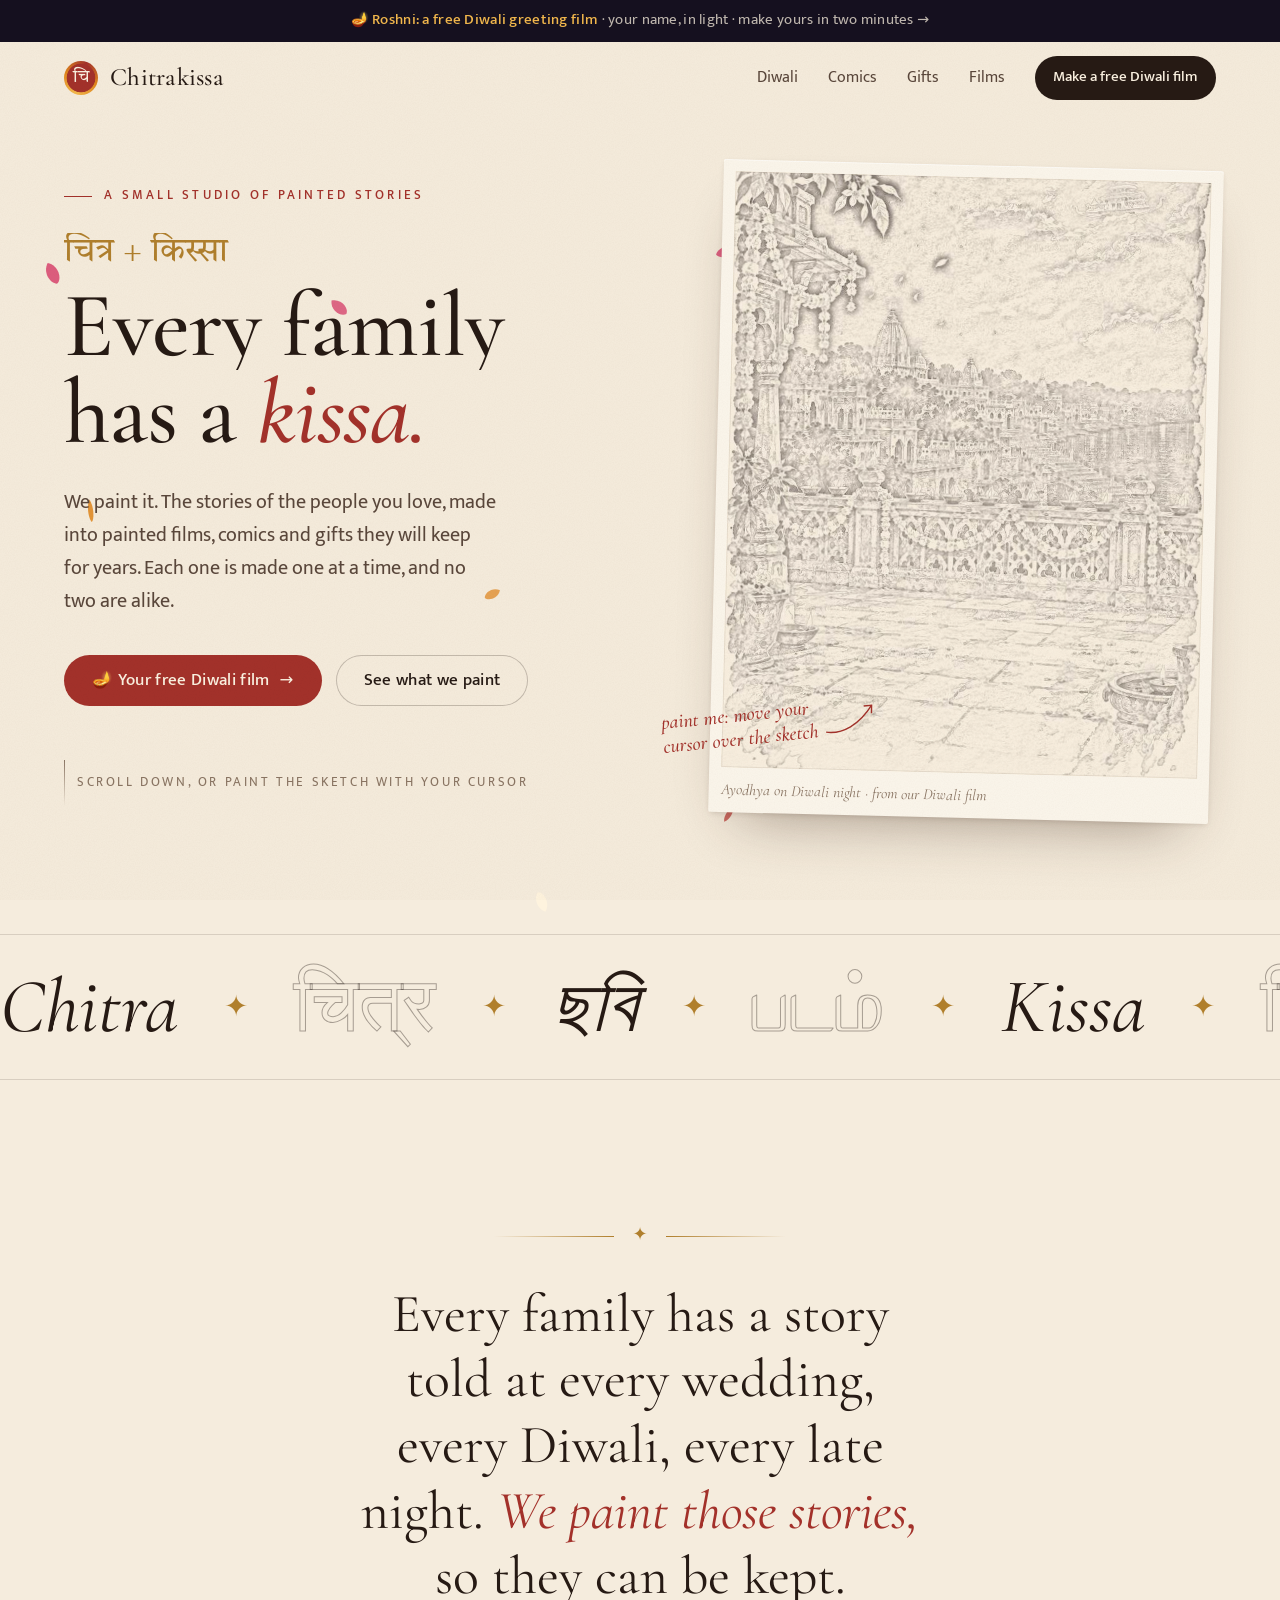
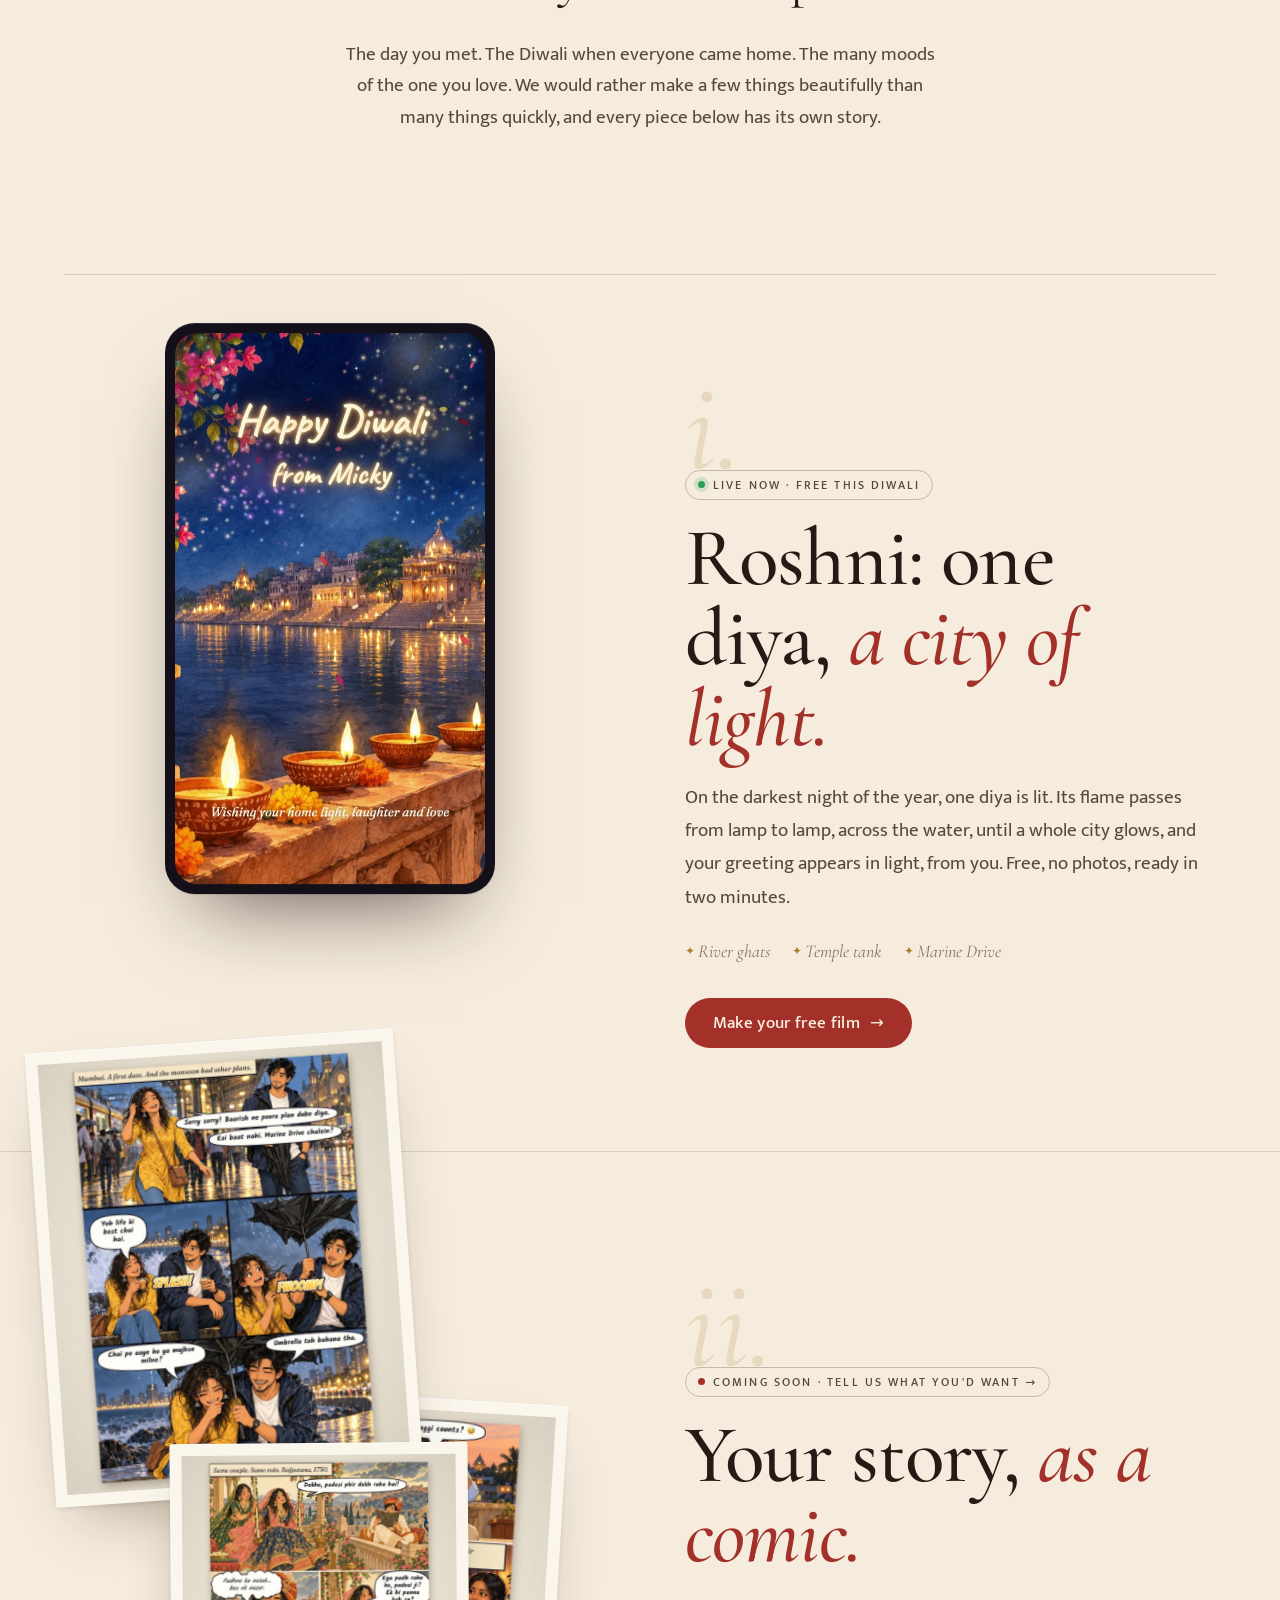
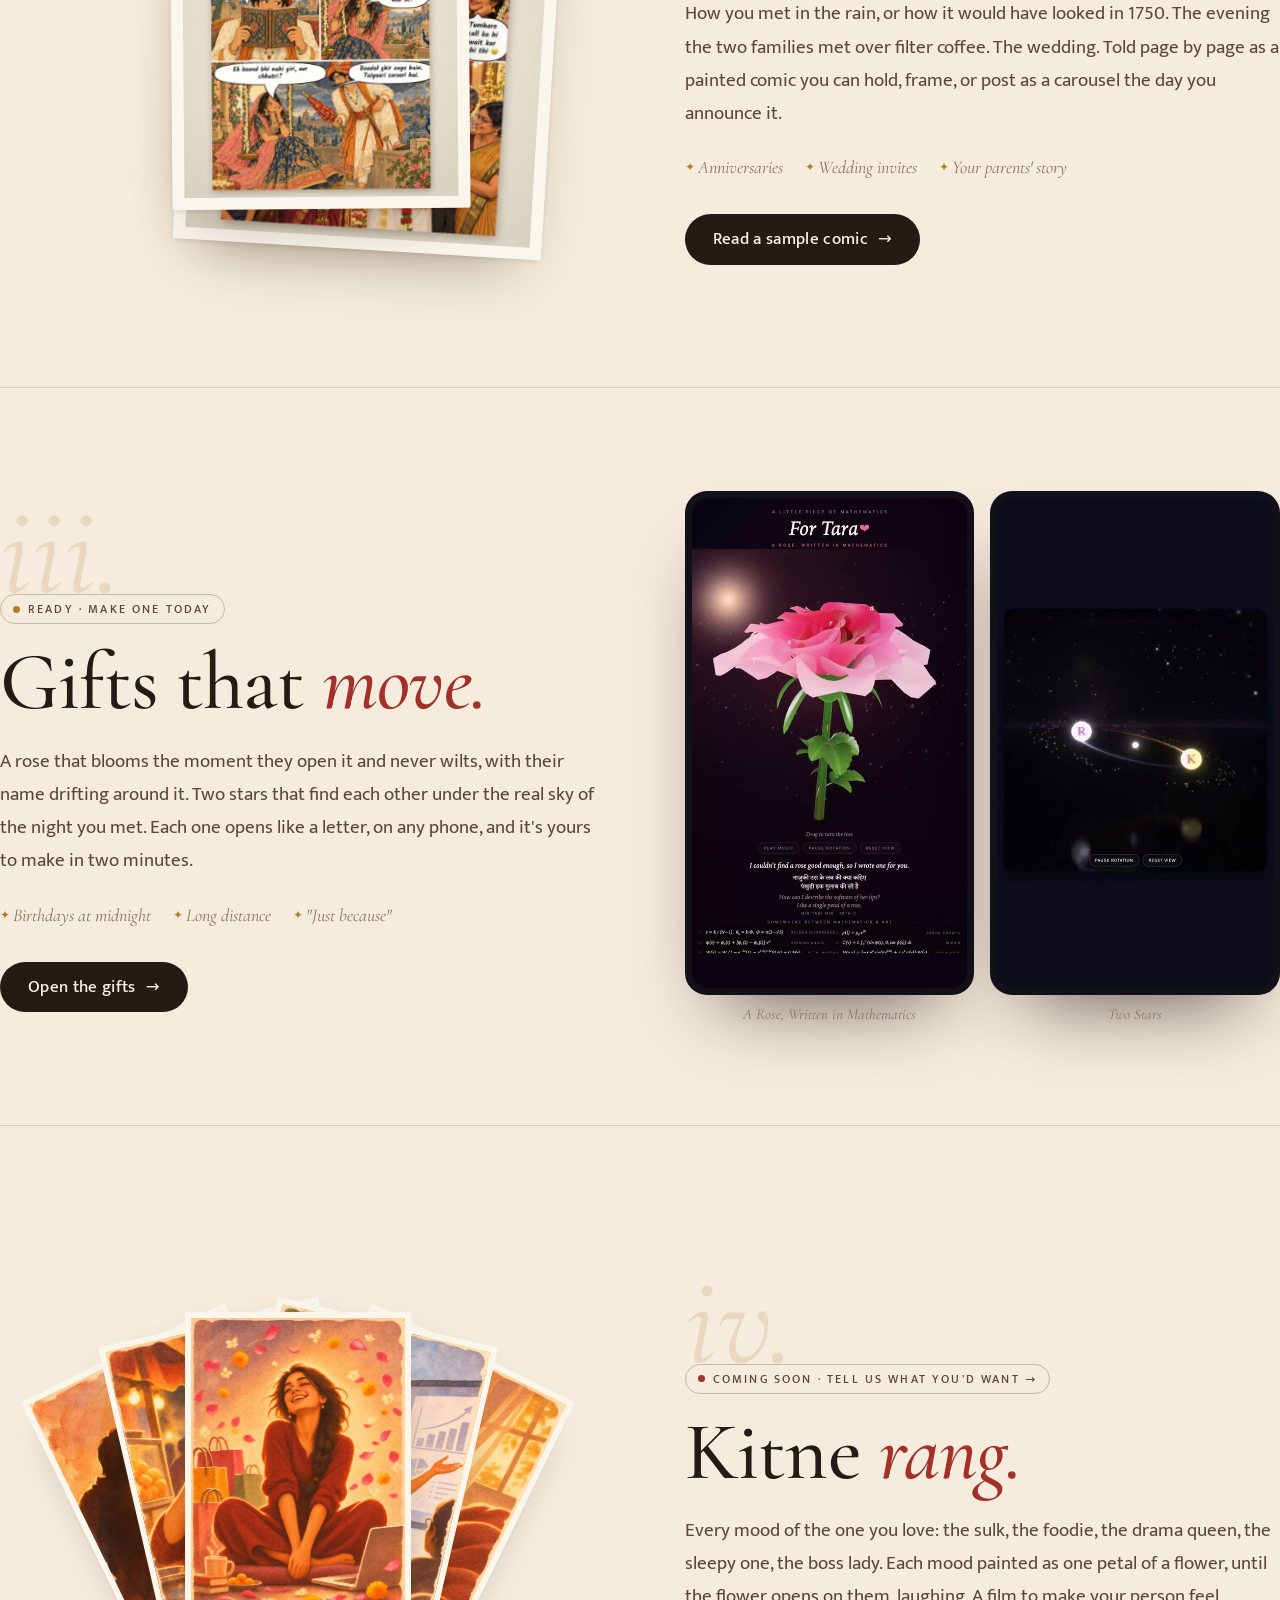
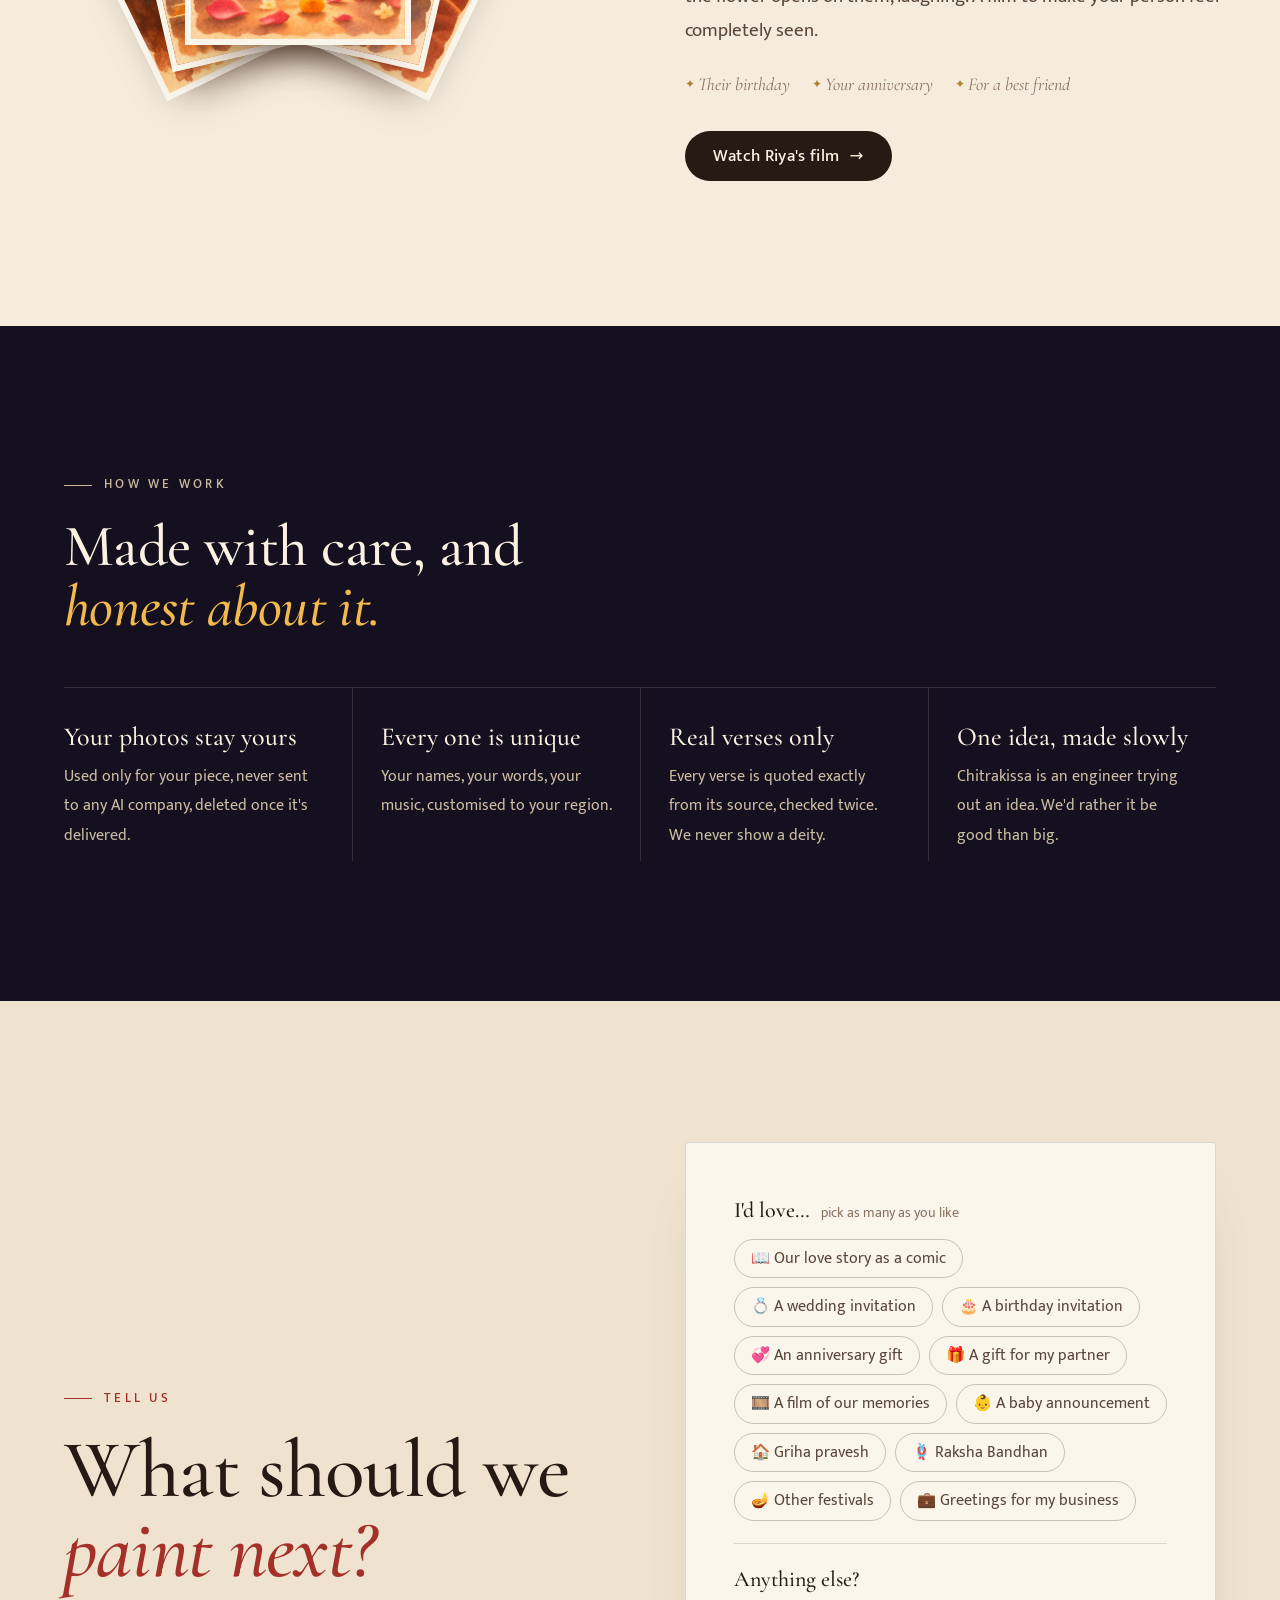
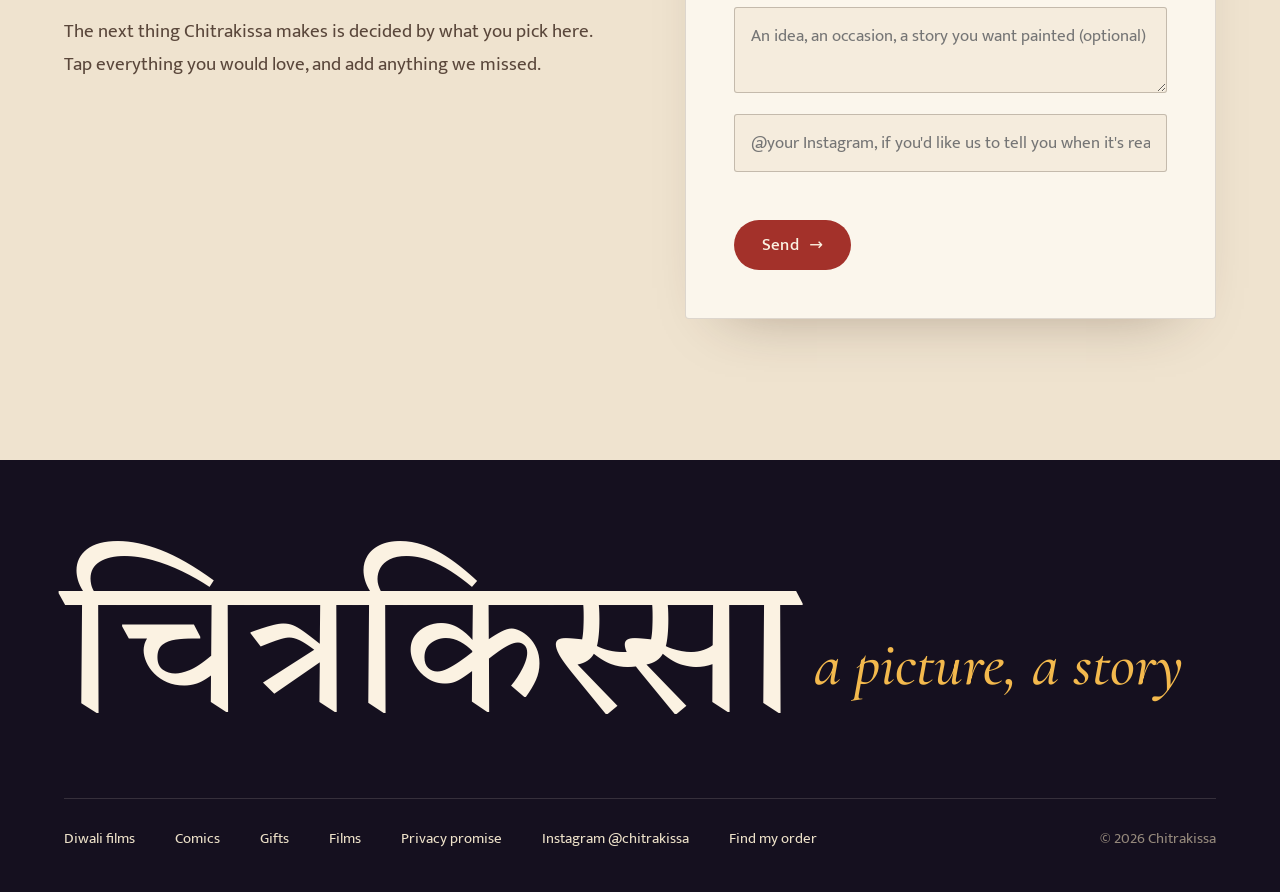
==== index.html @ 90586d9a "Roshni: a free Diwali greeting film; studio pages; comics, gifts" ====
<!doctype html>
<html lang="en">
<head>
<meta charset="utf-8">
<meta name="viewport" content="width=device-width, initial-scale=1, viewport-fit=cover">
<title>Chitrakissa · Every family has a kissa</title>
<meta name="description" content="Chitrakissa paints the stories of the people you love: painted Diwali films for your family (free this Diwali), love-story comics, gifts that move, and films of every mood of the one you love.">
<meta property="og:title" content="Chitrakissa · every family has a kissa. We paint it.">
<meta property="og:description" content="Painted films, comics and gifts made from the stories of the people you love. Diwali films are free this week.">
<meta property="og:image" content="media/paint/ayodhya.jpg">
<meta name="theme-color" content="#f5ecdd">
<link rel="preconnect" href="https://fonts.googleapis.com"><link rel="preconnect" href="https://fonts.gstatic.com" crossorigin>
<link href="https://fonts.googleapis.com/css2?family=Cormorant+Garamond:ital,wght@0,400;0,500;0,600;1,400;1,500&family=Mukta:wght@300;400;500;700&family=Tiro+Devanagari+Hindi:ital@0;1&display=swap" rel="stylesheet">
<link rel="stylesheet" href="ck.css">
<style>
/* Home: the studio's front door. A painting paints itself; four chapters, each a door into its own story page; one question at the end. */
.hero { padding: clamp(28px, 4vw, 56px) 0 clamp(70px, 9vw, 120px); position: relative; }
.hero .grid { display: grid; grid-template-columns: 1.08fr .92fr; gap: clamp(30px, 5vw, 80px); align-items: center; position: relative; z-index: 3; }
.hero h1 { margin: 26px 0 30px; font-size: clamp(52px, 7.2vw, 112px); }
.hero h1 .deva { display: block; font-size: .36em; color: var(--gold); margin-bottom: .3em; letter-spacing: 0; line-height: 1.2; }
.hero .cta { display: flex; flex-wrap: wrap; gap: 14px; margin-top: 38px; align-items: center; }
.easel { position: relative; }
.easel .canvas { position: relative; aspect-ratio: 4 / 5; background: var(--paper-2); overflow: hidden; cursor: crosshair; }
.easel .canvas canvas { position: absolute; inset: 0; width: 100%; height: 100%; }
.easel .canvas::after { content: ''; position: absolute; inset: 0; box-shadow: inset 0 0 0 1px rgba(38, 26, 20, .08); pointer-events: none; }
.easel .note { transition: opacity .6s; position: absolute; left: -54px; bottom: 70px; font: italic 500 20px/1.2 var(--display); color: var(--kumkum); transform: rotate(-6deg); display: flex; align-items: flex-end; gap: 6px; }
.easel .note svg { width: 54px; height: 40px; }
@media (max-width: 1100px), (hover: none) { .easel .note { display: none; } }
.easel:has(.canvas.touched) .note { opacity: 0; }
@media (max-width: 900px) { .hero .grid { grid-template-columns: 1fr; } .easel { max-width: 460px; margin: 0 auto; width: 100%; } }
.scrollcue { display: flex; align-items: center; gap: 12px; margin-top: 54px; font-size: 13px; letter-spacing: .2em; text-transform: uppercase; color: var(--ink-3); }
.scrollcue i { width: 1px; height: 46px; background: linear-gradient(var(--ink-3), transparent); animation: drip 2.4s var(--ease) infinite; transform-origin: top; }
@keyframes drip { 0% { transform: scaleY(0); } 60% { transform: scaleY(1); opacity: 1; } 100% { transform: scaleY(1); opacity: 0; } }
@media (max-width: 900px) { .scrollcue { display: none; } }

/* the word band */
.words { overflow: hidden; padding: 34px 0; border-top: 1px solid var(--line); border-bottom: 1px solid var(--line); white-space: nowrap; }
.words .track { display: inline-flex; gap: 46px; animation: slide 60s linear infinite; font: 400 clamp(40px, 6vw, 84px)/1 var(--display); color: transparent; -webkit-text-stroke: 1px rgba(38, 26, 20, .38); }
.words .track span:nth-child(4n+1) { color: var(--ink); -webkit-text-stroke: 0; font-style: italic; }
.words .track b { font-weight: 400; color: var(--gold); -webkit-text-stroke: 0; font-size: .38em; align-self: center; }
@keyframes slide { to { transform: translateX(-50%); } }
@media (prefers-reduced-motion: reduce) { .words .track { animation: none; } }

/* the manifesto */
.manifesto { text-align: center; }
.manifesto p.big { font: 400 clamp(30px, 4.2vw, 58px)/1.22 var(--display); max-width: 22ch; margin: 30px auto 0; }
.manifesto p.big em { color: var(--kumkum); }
.manifesto .sub { margin: 30px auto 0; max-width: 54ch; color: var(--ink-2); font-size: 19px; }

/* the four chapters */
.chapter { display: grid; grid-template-columns: 1fr 1fr; gap: clamp(36px, 7vw, 120px); align-items: center; padding: clamp(60px, 8vw, 110px) 0; border-top: 1px solid var(--line); }
.chapter:nth-of-type(even) .art { order: 2; }
.chapter .num { font: italic 400 clamp(80px, 10vw, 150px)/.8 var(--display); color: var(--paper-3); display: block; margin-bottom: -10px; }
.chapter h2 { margin: 18px 0 22px; }
.chapter .for { margin-top: 26px; display: flex; flex-wrap: wrap; gap: 8px 22px; font: italic 18px var(--display); color: var(--ink-3); }
.chapter .for span::before { content: '✦ '; color: var(--gold); font-style: normal; font-size: 12px; vertical-align: 2px; }
.chapter .go { margin-top: 36px; display: flex; flex-wrap: wrap; align-items: center; gap: 18px; }
.chapter .art { position: relative; }
.stack { position: relative; aspect-ratio: 1 / 1.06; }
.stack .frame { position: absolute; width: 62%; transition: transform 1.2s var(--ease); }
.stack .a { left: 0; top: 6%; transform: rotate(-4deg); z-index: 2; }
.stack .b { right: 0; top: 0; transform: rotate(3.5deg); }
.stack .c { left: 22%; bottom: 0; width: 50%; transform: rotate(-.5deg); z-index: 3; }
.phone { width: min(330px, 74%); margin: 0 auto; border-radius: 30px; padding: 10px; background: #141019; box-shadow: 0 40px 80px -36px rgba(30, 15, 10, .7); }
.phone video { width: 100%; aspect-ratio: 9 / 16; border-radius: 22px; object-fit: cover; background: #000; }
.duo { display: grid; grid-template-columns: 1fr 1fr; gap: 16px; align-items: end; }
.duo .phone { width: 100%; border-radius: 22px; padding: 7px; } .duo .phone video { border-radius: 16px; }
.duo .phone:last-child { transform: translateY(-40px); }
.duo p { font: italic 15px var(--display); color: var(--ink-3); text-align: center; margin-top: 10px; }
.fan { position: relative; aspect-ratio: 1 / 1; }
.fan img { position: absolute; width: 38%; left: 31%; top: 14%; border: 6px solid var(--card); box-shadow: 0 20px 40px -20px rgba(60, 35, 20, .55); transform-origin: 50% 120%;
  transition: transform 1.4s var(--ease); }
.fan.in img { transform: rotate(calc(var(--i) * 13deg)); }
.fan img.mid { z-index: 9; }
@media (max-width: 900px) { .chapter { grid-template-columns: 1fr; } .chapter:nth-of-type(even) .art { order: 0; } .chapter .num { font-size: 90px; } }

/* promises */
.promises { display: grid; grid-template-columns: repeat(4, 1fr); gap: 0; border-top: 1px solid rgba(251, 242, 226, .14); }
.promises div { padding: 34px 28px 10px 0; }
.promises div + div { border-left: 1px solid rgba(251, 242, 226, .14); padding-left: 28px; }
.promises b { display: block; font: 500 26px/1.15 var(--display); color: var(--cream); margin-bottom: 10px; }
.promises span { color: #cbbca3; font-size: 16px; }
@media (max-width: 900px) { .promises { grid-template-columns: 1fr 1fr; } .promises div:nth-child(3) { border-left: 0; padding-left: 0; } }
@media (max-width: 520px) { .promises { grid-template-columns: 1fr; } .promises div + div { border-left: 0; padding-left: 0; border-top: 1px solid rgba(251, 242, 226, .14); } }
</style>
</head>
<body>
<a class="ribbon" href="diwali.html#roshni"><b>🪔 Roshni: a free Diwali greeting film</b> <span>· your name, in light · make yours in two minutes →</span></a>
<header class="nav"><div class="wrap">
  <a class="mark" href="./"><i>चि</i>Chitrakissa</a>
  <button class="menu" aria-label="Menu" aria-expanded="false"><span></span><span></span></button>
  <nav><a href="diwali.html">Diwali</a><a href="comics.html">Comics</a><a href="gifts.html">Gifts</a><a href="films.html">Films</a><a class="pill" href="diwali.html#roshni">Make a free Diwali film</a></nav>
</div></header>

<section class="hero" data-petals="12"><div class="wrap grid">
  <div>
    <span class="kicker c rv">A small studio of painted stories</span>
    <h1 class="display-xl lines"><span class="deva"><span>चित्र + किस्सा</span></span><span><span>Every family</span></span><span><span>has a <em>kissa.</em></span></span></h1>
    <p class="lede rv d1">We paint it. The stories of the people you love, made into painted films, comics and gifts they will keep for years. Each one is made one at a time, and no two are alike.</p>
    <div class="cta rv d2"><a class="btn red" href="diwali.html">🪔 Your free Diwali film <span class="ar">→</span></a><a class="btn ghost" href="#chapters">See what we paint</a></div>
    <div class="scrollcue rv d3"><i></i>Scroll down, or paint the sketch with your cursor</div>
  </div>
  <div class="easel rv d1">
    <div class="frame tilt-r">
      <div class="canvas" data-painter="media/paint/ayodhya.jpg|media/paint/ayodhya_sketch.jpg|Ayodhya on Diwali night · from our Diwali film; media/paint/comic.jpg|media/paint/comic_sketch.jpg|The Mumbai rain · from a love-story comic; media/paint/riya.jpg|media/paint/riya_sketch.jpg|Riya, laughing · from a Kitne Rang film" role="img" aria-label="A pencil sketch filling with watercolour"></div>
      <figcaption data-cap>Ayodhya on Diwali night · from our Diwali film</figcaption>
    </div>
    <div class="note" aria-hidden="true">paint me: move your<br>cursor over the sketch<svg viewBox="0 0 54 40" fill="none" stroke="currentColor" stroke-width="1.4"><path d="M2 30 C 18 34, 36 26, 50 8"/><path d="M42 8 L50 8 L49 16"/></svg></div>
  </div>
</div></section>

<div class="words" aria-hidden="true"><div class="track">
  <span>Chitra</span><b>✦</b><span>चित्र</span><b>✦</b><span>ছবি</span><b>✦</b><span>படம்</span><b>✦</b><span>Kissa</span><b>✦</b><span>किस्सा</span><b>✦</b><span>ചിത്രം</span><b>✦</b><span>ಚಿತ್ರ</span><b>✦</b><span>చిత్రం</span><b>✦</b><span>ચિત્ર</span><b>✦</b><span>ਤਸਵੀਰ</span><b>✦</b><span>a picture, a story</span><b>✦</b>
  <span>Chitra</span><b>✦</b><span>चित्र</span><b>✦</b><span>ছবি</span><b>✦</b><span>படம்</span><b>✦</b><span>Kissa</span><b>✦</b><span>किस्सा</span><b>✦</b><span>ചിത്രം</span><b>✦</b><span>ಚಿತ್ರ</span><b>✦</b><span>చిత్రం</span><b>✦</b><span>ચિત્ર</span><b>✦</b><span>ਤਸਵੀਰ</span><b>✦</b><span>a picture, a story</span><b>✦</b>
</div></div>

<section class="pad manifesto"><div class="narrow">
  <div class="orn rv">✦</div>
  <p class="big rv">Every family has a story told at every wedding, every Diwali, every late night. <em>We paint those stories,</em> so they can be kept.</p>
  <p class="sub rv d1">The day you met. The Diwali when everyone came home. The many moods of the one you love. We would rather make a few things beautifully than many things quickly, and every piece below has its own story.</p>
</div></section>

<div id="chapters" class="wrap">
  <article class="chapter">
    <div class="art rv"><div class="phone" data-px=".05"><video data-auto src="media/roshni_north.mp4" poster="media/roshni_north.jpg" muted loop playsinline preload="none"></video></div></div>
    <div>
      <span class="num">i.</span><span class="tag live">Live now · free this Diwali</span>
      <h2 class="display-l rv">Roshni: one diya, <em>a city of light.</em></h2>
      <p class="body-l rv d1">On the darkest night of the year, one diya is lit. Its flame passes from lamp to lamp, across the water, until a whole city glows, and your greeting appears in light, from you. Free, no photos, ready in two minutes.</p>
      <div class="for rv d2"><span>River ghats</span><span>Temple tank</span><span>Marine Drive</span></div>
      <div class="go rv d2"><a class="btn red" href="diwali.html#roshni">Make your free film <span class="ar">→</span></a></div></div>
    </div>
  </article>

  <article class="chapter">
    <div class="art rv"><div class="stack">
      <figure class="frame a" data-px=".09" data-rot="-4"><img src="media/comic/b_mumbai.jpg" alt="A comic page with speech bubbles: a first date in the Mumbai rain" loading="lazy"></figure>
      <figure class="frame b" data-px="-.05" data-rot="3.5"><img src="media/comic/b_mysuru.jpg" alt="A comic page with speech bubbles: two families meeting over coffee in Mysuru" loading="lazy"></figure>
      <figure class="frame c" data-px=".02" data-rot="-.5"><img src="media/comic/b_1750.jpg" alt="A comic page with speech bubbles: the same couple in Rajputana, 1750" loading="lazy"></figure>
    </div></div>
    <div>
      <span class="num">ii.</span><a class="tag soon" href="comics.html#tell" style="text-decoration:none">Coming soon · tell us what you'd want →</a>
      <h2 class="display-l rv">Your story, <em>as a comic.</em></h2>
      <p class="body-l rv d1">How you met in the rain, or how it would have looked in 1750. The evening the two families met over filter coffee. The wedding. Told page by page as a painted comic you can hold, frame, or post as a carousel the day you announce it.</p>
      <div class="for rv d2"><span>Anniversaries</span><span>Wedding invites</span><span>Your parents' story</span></div>
      <div class="go rv d2"><a class="btn" href="comics.html">Read a sample comic <span class="ar">→</span></a></div>
    </div>
  </article>

  <article class="chapter">
    <div class="art rv"><div class="duo">
      <div><div class="phone"><video data-auto src="media/gift_rose.mp4" poster="media/gift_rose.jpg" muted loop playsinline preload="none"></video></div><p>A Rose, Written in Mathematics</p></div>
      <div><div class="phone"><video data-auto src="media/gift_stars.mp4" poster="media/gift_stars.jpg" muted loop playsinline preload="none"></video></div><p>Two Stars</p></div>
    </div></div>
    <div>
      <span class="num">iii.</span><span class="tag ready">Ready · make one today</span>
      <h2 class="display-l rv">Gifts that <em>move.</em></h2>
      <p class="body-l rv d1">A rose that blooms the moment they open it and never wilts, with their name drifting around it. Two stars that find each other under the real sky of the night you met. Each one opens like a letter, on any phone, and it's yours to make in two minutes.</p>
      <div class="for rv d2"><span>Birthdays at midnight</span><span>Long distance</span><span>"Just because"</span></div>
      <div class="go rv d2"><a class="btn" href="gifts.html">Open the gifts <span class="ar">→</span></a></div>
    </div>
  </article>

  <article class="chapter">
    <div class="art rv"><div class="fan" id="fan">
      <img style="--i:-2" src="media/moods/m02.jpg" alt="" loading="lazy"><img style="--i:-1" src="media/moods/m07.jpg" alt="" loading="lazy"><img style="--i:2" src="media/moods/m09.jpg" alt="" loading="lazy"><img style="--i:1" src="media/moods/m10.jpg" alt="" loading="lazy"><img class="mid" style="--i:0" src="media/moods/centre.jpg" alt="Riya at the centre of her moods" loading="lazy">
    </div></div>
    <div>
      <span class="num">iv.</span><a class="tag soon" href="films.html#tell" style="text-decoration:none">Coming soon · tell us what you'd want →</a>
      <h2 class="display-l rv">Kitne <em>rang.</em></h2>
      <p class="body-l rv d1">Every mood of the one you love: the sulk, the foodie, the drama queen, the sleepy one, the boss lady. Each mood painted as one petal of a flower, until the flower opens on them, laughing. A film to make your person feel completely seen.</p>
      <div class="for rv d2"><span>Their birthday</span><span>Your anniversary</span><span>For a best friend</span></div>
      <div class="go rv d2"><a class="btn" href="films.html">Watch Riya's film <span class="ar">→</span></a></div>
    </div>
  </article>
</div>

<section class="night pad"><div class="wrap">
  <span class="kicker">How we work</span>
  <h2 class="display-m" style="margin:20px 0 50px;max-width:18ch">Made with care, and <em>honest about it.</em></h2>
  <div class="promises">
    <div class="rv"><b>Your photos stay yours</b><span>Used only for your piece, never sent to any AI company, deleted once it's delivered.</span></div>
    <div class="rv d1"><b>Every one is unique</b><span>Your names, your words, your music, customised to your region.</span></div>
    <div class="rv d2"><b>Real verses only</b><span>Every verse is quoted exactly from its source, checked twice. We never show a deity.</span></div>
    <div class="rv d3"><b>One idea, made slowly</b><span>Chitrakissa is an engineer trying out an idea. We'd rather it be good than big.</span></div>
  </div>
</div></section>

<section class="pad band"><div class="wrap two mid">
  <div>
    <span class="kicker c">Tell us</span>
    <h2 class="display-l" style="margin:20px 0 24px">What should we <em>paint next?</em></h2>
    <p class="body-l">The next thing Chitrakissa makes is decided by what you pick here. Tap everything you would love, and add anything we missed.</p>
  </div>
  <form class="ask" data-interest>
    <div class="q"><p>I'd love… <small>pick as many as you like</small></p>
      <div class="chips">
        <button type="button" class="chip" aria-pressed="false" data-v="love_comic">📖 Our love story as a comic</button>
        <button type="button" class="chip" aria-pressed="false" data-v="wedding_card">💍 A wedding invitation</button>
        <button type="button" class="chip" aria-pressed="false" data-v="birthday_invite">🎂 A birthday invitation</button>
        <button type="button" class="chip" aria-pressed="false" data-v="anniversary_gift">💞 An anniversary gift</button>
        <button type="button" class="chip" aria-pressed="false" data-v="partner_gift">🎁 A gift for my partner</button>
        <button type="button" class="chip" aria-pressed="false" data-v="memory_film">🎞️ A film of our memories</button>
        <button type="button" class="chip" aria-pressed="false" data-v="baby_announcement">👶 A baby announcement</button>
        <button type="button" class="chip" aria-pressed="false" data-v="griha_pravesh">🏠 Griha pravesh</button>
        <button type="button" class="chip" aria-pressed="false" data-v="rakhi">🪢 Raksha Bandhan</button>
        <button type="button" class="chip" aria-pressed="false" data-v="other_festivals">🪔 Other festivals</button>
        <button type="button" class="chip" aria-pressed="false" data-v="business_greetings">💼 Greetings for my business</button>
      </div></div>
    <div class="q" style="border-bottom:0"><p>Anything else?</p><textarea class="field" name="note" maxlength="200" placeholder="An idea, an occasion, a story you want painted (optional)"></textarea>
      <input class="field" name="ig" maxlength="40" placeholder="@your Instagram, if you'd like us to tell you when it's ready (optional)" style="margin-top:10px" autocapitalize="off"></div>
    <div class="send"><button class="btn red" type="submit">Send <span class="ar">→</span></button><span class="ok" role="status"></span></div>
  </form>
</div></section>

<footer class="foot"><div class="wrap">
  <div class="sig">चित्रकिस्सा<span>a picture, a story</span></div>
  <div class="cols">
    <a href="diwali.html">Diwali films</a><a href="comics.html">Comics</a><a href="gifts.html">Gifts</a><a href="films.html">Films</a>
    <a href="privacy.html">Privacy promise</a><a href="https://instagram.com/chitrakissa">Instagram @chitrakissa</a><a href="order.html#find">Find my order</a>
    <span class="r">© <span data-year>2026</span> Chitrakissa</span>
  </div>
</div></footer>
<script src="ck.js"></script>
<script>new IntersectionObserver(([e], o) => { if (e.isIntersecting) { e.target.classList.add('in'); o.disconnect(); } }, { threshold: .3 }).observe(document.getElementById('fan'));</script>
</body>
</html>
---- ck.css ----
/* Chitrakissa — the house style for the studio pages (home, comics, gifts, films). The Diwali page keeps its own night palette.
   Warm handmade paper, ink, kumkum red and a little gold; a large italic serif for display, Mukta for reading, Tiro for Devanagari.
   Motion is quiet: things settle in as you scroll, petals drift, a painting paints itself. */
:root {
  --paper: #f5ecdd; --paper-2: #efe3cf; --paper-3: #e7d8bf; --card: #fbf6ec;
  --ink: #261a14; --ink-2: #5a473b; --ink-3: #8a7563; --line: rgba(38, 26, 20, .14); --line-2: rgba(38, 26, 20, .24);
  --kumkum: #a3312a; --kumkum-2: #c2453a; --gold: #b07f2c; --marigold: #e0861d; --night: #15101f; --night-2: #201831; --cream: #fbf2e2;
  --display: "Cormorant Garamond", "Cormorant", Georgia, serif; --body: "Mukta", system-ui, sans-serif; --deva: "Tiro Devanagari Hindi", serif;
  --ease: cubic-bezier(.2, .7, .1, 1);
  color-scheme: light;
}
* { box-sizing: border-box; }
html { -webkit-text-size-adjust: 100%; scroll-behavior: smooth; }
html, body { overflow-x: clip; }
body { margin: 0; background: var(--paper); color: var(--ink); font: 400 18px/1.65 var(--body); -webkit-font-smoothing: antialiased; }
body::before { /* the paper's grain, over everything, never in the way */
  content: ''; position: fixed; inset: 0; pointer-events: none; z-index: 100; opacity: .32; mix-blend-mode: multiply;
  background-image: url("data:image/svg+xml;utf8,<svg xmlns='http://www.w3.org/2000/svg' width='220' height='220'><filter id='n'><feTurbulence type='fractalNoise' baseFrequency='.85' numOctaves='3' stitchTiles='stitch'/><feColorMatrix values='0 0 0 0 .45  0 0 0 0 .36  0 0 0 0 .25  0 0 0 .22 0'/></filter><rect width='100%' height='100%' filter='url(%23n)'/></svg>");
}
img, video, canvas { display: block; max-width: 100%; }
a { color: inherit; }
::selection { background: var(--kumkum); color: var(--cream); }
:focus-visible { outline: 2px solid var(--kumkum); outline-offset: 3px; border-radius: 4px; }
p { margin: 0; }
h1, h2, h3 { font-family: var(--display); font-weight: 500; margin: 0; line-height: 1.02; letter-spacing: -.01em; }
em, .it { font-style: italic; }
h1 em, h2 em { color: var(--kumkum); font-weight: 500; }
.wrap { max-width: 1200px; margin: 0 auto; padding: 0 24px; }
.narrow { max-width: 760px; margin: 0 auto; padding: 0 24px; }
@media (max-width: 640px) { .wrap, .narrow { padding: 0 16px; } }

/* type */
.kicker { font: 500 12.5px/1 var(--body); letter-spacing: .26em; text-transform: uppercase; color: var(--ink-3); display: inline-flex; align-items: center; gap: 12px; }
.kicker::before { content: ''; width: 28px; height: 1px; background: currentColor; }
.kicker.c { color: var(--kumkum); }
.deva { font-family: var(--deva); }
.display-xl { font-size: clamp(54px, 9.2vw, 138px); line-height: .94; }
.display-l { font-size: clamp(42px, 6.4vw, 92px); line-height: .98; }
.display-m { font-size: clamp(34px, 4.6vw, 62px); }
.lede { font-size: clamp(18px, 1.6vw, 21px); color: var(--ink-2); max-width: 36ch; line-height: 1.6; }
.body-l { font-size: 19px; color: var(--ink-2); line-height: 1.75; }
.body-l + .body-l { margin-top: 1em; }
.dropcap::first-letter { float: left; font: 500 5.1em/.8 var(--display); padding: .06em .1em 0 0; color: var(--kumkum); }
.pull { font: italic 500 clamp(28px, 3.4vw, 44px)/1.18 var(--display); color: var(--ink); border-left: 2px solid var(--kumkum); padding-left: 26px; }
.small { font-size: 15px; color: var(--ink-3); }
.rule { height: 1px; background: var(--line); border: 0; margin: 0; }
.orn { display: flex; align-items: center; gap: 18px; color: var(--gold); justify-content: center; }
.orn::before, .orn::after { content: ''; height: 1px; width: min(120px, 20vw); background: linear-gradient(90deg, transparent, currentColor); }
.orn::after { transform: scaleX(-1); }

/* buttons */
.btn { display: inline-flex; align-items: center; justify-content: center; gap: 10px; text-decoration: none; cursor: pointer; border: 0;
  font: 500 16.5px/1 var(--body); letter-spacing: .02em; padding: 17px 28px; border-radius: 999px; background: var(--ink); color: var(--cream);
  transition: transform .3s var(--ease), background .3s, box-shadow .3s; }
.btn:hover { transform: translateY(-2px); box-shadow: 0 14px 30px -14px rgba(38, 26, 20, .6); }
.btn.red { background: var(--kumkum); } .btn.red:hover { background: var(--kumkum-2); }
.btn.ghost { background: transparent; color: var(--ink); box-shadow: inset 0 0 0 1px var(--line-2); }
.btn.ghost:hover { box-shadow: inset 0 0 0 1px var(--ink); }
.btn.light { background: var(--cream); color: var(--ink); }
.btn .ar { transition: transform .3s var(--ease); } .btn:hover .ar { transform: translateX(4px); }
.link { color: var(--kumkum); text-decoration: none; background: linear-gradient(currentColor, currentColor) 0 100% / 0 1px no-repeat; transition: background-size .4s var(--ease); font-weight: 500; }
.link:hover { background-size: 100% 1px; }

/* the season ribbon and the nav */
.ribbon { display: block; text-align: center; text-decoration: none; background: var(--night); color: var(--cream); font-size: 14.5px; padding: 9px 16px; letter-spacing: .02em; }
.ribbon b { color: #f3b94d; font-weight: 500; } .ribbon span { opacity: .75; }
.nav { position: sticky; top: 0; z-index: 50; transition: background .4s, box-shadow .4s; }
.nav.solid { background: rgba(245, 236, 221, .88); backdrop-filter: blur(12px); -webkit-backdrop-filter: blur(12px); box-shadow: 0 1px 0 var(--line); }
.nav .wrap { display: flex; align-items: center; height: 72px; gap: 28px; }
.mark { display: flex; align-items: center; gap: 12px; text-decoration: none; font: 500 25px/1 var(--display); letter-spacing: .01em; }
.mark i { display: grid; place-items: center; width: 34px; height: 34px; border-radius: 50%; font: normal 17px/1 var(--deva); color: var(--cream);
  background: radial-gradient(circle at 50% 50%, var(--kumkum) 58%, transparent 61%), conic-gradient(from 200deg, #f3b94d, var(--marigold), var(--kumkum), var(--marigold), #f3b94d); }
.nav nav { margin-left: auto; display: flex; gap: 30px; align-items: center; font-size: 15.5px; }
.nav nav a { text-decoration: none; color: var(--ink-2); position: relative; }
.nav nav a::after { content: ''; position: absolute; left: 0; right: 0; bottom: -5px; height: 1px; background: var(--kumkum); transform: scaleX(0); transform-origin: left; transition: transform .35s var(--ease); }
.nav nav a:hover::after, .nav nav a[aria-current]::after { transform: scaleX(1); }
.nav nav a[aria-current] { color: var(--ink); }
.nav .pill { padding: 10px 18px; border-radius: 999px; background: var(--ink); color: var(--cream) !important; font-weight: 500; font-size: 14.5px; }
.nav .pill::after { display: none; }
.menu { display: none; margin-left: auto; background: none; border: 0; padding: 10px; cursor: pointer; color: var(--ink); }
.menu span { display: block; width: 24px; height: 1.5px; background: currentColor; margin: 6px 0; transition: transform .3s; }
@media (max-width: 860px) {
  .menu { display: block; }
  .nav nav { position: fixed; inset: 0; top: 0; flex-direction: column; justify-content: center; gap: 26px; background: var(--paper); font: 500 36px/1 var(--display);
    opacity: 0; pointer-events: none; transition: opacity .35s; z-index: -1; }
  .nav nav a { color: var(--ink); } .nav nav .pill { font: 500 17px/1 var(--body); margin-top: 10px; }
  .nav.open nav { opacity: 1; pointer-events: auto; }
  .nav.open .menu span:first-child { transform: translateY(3.75px) rotate(45deg); } .nav.open .menu span:last-child { transform: translateY(-3.75px) rotate(-45deg); }
}

/* reveal on scroll */
.rv { opacity: 0; transform: translateY(28px); transition: opacity 1.1s var(--ease), transform 1.1s var(--ease); }
.rv.in { opacity: 1; transform: none; }
.rv.d1 { transition-delay: .12s; } .rv.d2 { transition-delay: .24s; } .rv.d3 { transition-delay: .36s; }
.lines > span { display: block; overflow: hidden; } .lines > span > span { display: block; transform: translateY(105%); transition: transform 1.2s var(--ease); }
.lines.in > span > span { transform: none; } .lines > span:nth-child(2) > span { transition-delay: .1s; } .lines > span:nth-child(3) > span { transition-delay: .2s; }
@media (prefers-reduced-motion: reduce) { .rv, .lines > span > span { opacity: 1 !important; transform: none !important; transition: none !important; } html { scroll-behavior: auto; } }

/* framed art: a painting mounted on card, a soft shadow, a hairline mat */
.frame { background: var(--card); padding: 12px; box-shadow: 0 1px 0 rgba(255, 255, 255, .6) inset, 0 30px 60px -30px rgba(60, 35, 20, .45), 0 2px 6px -2px rgba(60, 35, 20, .2); border-radius: 2px; }
.frame > img, .frame > video { width: 100%; }
.frame figcaption, .cap { font: italic 400 15.5px/1.4 var(--display); color: var(--ink-3); margin-top: 12px; }
.tilt-l { transform: rotate(-1.6deg); } .tilt-r { transform: rotate(1.4deg); }

/* status tags */
.tag { display: inline-flex; align-items: center; gap: 8px; font: 500 12px/1 var(--body); letter-spacing: .18em; text-transform: uppercase; padding: 8px 12px; border-radius: 999px; border: 1px solid var(--line-2); color: var(--ink-2); }
.tag::before { content: ''; width: 7px; height: 7px; border-radius: 50%; background: var(--ink-3); }
.tag.live::before { background: #2f9e57; box-shadow: 0 0 0 4px rgba(47, 158, 87, .18); animation: pulse 2s infinite; }
.tag.ready::before { background: var(--gold); } .tag.soon::before { background: var(--kumkum); }
@keyframes pulse { 50% { box-shadow: 0 0 0 8px rgba(47, 158, 87, 0); } }

/* sections */
section { position: relative; }
.pad { padding: clamp(80px, 11vw, 150px) 0; }
.pad-s { padding: clamp(56px, 7vw, 90px) 0; }
.night { background: var(--night); color: var(--cream); }
.night .kicker { color: #c9b89c; } .night .lede, .night .body-l { color: #d8c9b0; } .night h2 em { color: #f3b94d; }
.band { background: var(--paper-2); }

/* the story-page anatomy shared by comics, gifts and films */
.page-hero { padding: clamp(40px, 6vw, 80px) 0 clamp(60px, 8vw, 110px); }
.page-hero .grid { display: grid; grid-template-columns: 1.05fr .95fr; gap: clamp(36px, 6vw, 90px); align-items: center; }
.page-hero h1 { margin: 22px 0 26px; font-size: clamp(48px, 6.2vw, 96px); }
.page-hero .meta { display: flex; flex-wrap: wrap; gap: 10px; margin-top: 30px; align-items: center; }
@media (max-width: 900px) { .page-hero .grid { grid-template-columns: 1fr; } }
.two { display: grid; grid-template-columns: 1fr 1fr; gap: clamp(36px, 7vw, 110px); align-items: start; }
.two.mid { align-items: center; }
@media (max-width: 900px) { .two { grid-template-columns: 1fr; } }
.sticky { position: sticky; top: 110px; }
@media (max-width: 900px) { .sticky { position: static; } }
.occasions { display: grid; grid-template-columns: repeat(3, 1fr); border-top: 1px solid var(--line); }
.occasions > div { padding: 30px 26px 34px 0; border-bottom: 1px solid var(--line); }
.occasions > div:not(:nth-child(3n)) { border-right: 1px solid var(--line); }
.occasions > div:not(:nth-child(3n+1)) { padding-left: 26px; }
.occasions b { display: block; font: 500 27px/1.1 var(--display); margin-bottom: 8px; }
.occasions span { color: var(--ink-2); font-size: 16px; }
.occasions i { font: italic 15px var(--display); color: var(--gold); display: block; margin-bottom: 12px; }
@media (max-width: 860px) { .occasions { grid-template-columns: 1fr 1fr; } .occasions > div { padding: 24px 16px 26px 0 !important; border-right: 0 !important; }
  .occasions > div:nth-child(odd) { border-right: 1px solid var(--line) !important; } .occasions > div:nth-child(even) { padding-left: 16px !important; } }
@media (max-width: 480px) { .occasions { grid-template-columns: 1fr; } .occasions > div { border-right: 0 !important; padding-left: 0 !important; } }

/* feedback: question chips that are buttons, a note, a handle */
.ask { background: var(--card); border: 1px solid var(--line); border-radius: 4px; padding: clamp(26px, 4vw, 48px); box-shadow: 0 30px 60px -40px rgba(60, 35, 20, .4); }
.ask .q { padding: 22px 0; border-bottom: 1px solid var(--line); }
.ask .q:first-of-type { padding-top: 6px; }
.ask .q > p { font: 500 22px/1.25 var(--display); margin-bottom: 14px; }
.ask .q > p small { font: 400 14px var(--body); color: var(--ink-3); margin-left: 6px; }
.chips { display: flex; flex-wrap: wrap; gap: 9px; }
.chip { font: 400 15.5px/1 var(--body); padding: 11px 16px; border-radius: 999px; border: 1px solid var(--line-2); background: transparent; color: var(--ink-2); cursor: pointer;
  transition: background .25s, color .25s, border-color .25s, transform .2s; }
.chip:hover { border-color: var(--ink); color: var(--ink); }
.chip[aria-pressed="true"] { background: var(--ink); border-color: var(--ink); color: var(--cream); }
.chip[aria-pressed="true"]::before { content: '✓ '; }
.field { width: 100%; font: 400 17px var(--body); color: var(--ink); background: var(--paper); border: 1px solid var(--line-2); border-radius: 3px; padding: 14px 16px; }
.field:focus { outline: none; border-color: var(--ink); }
textarea.field { resize: vertical; min-height: 84px; }
.ask .send { display: flex; flex-wrap: wrap; gap: 14px; align-items: center; margin-top: 26px; }
.ask .ok { font: italic 18px var(--display); color: var(--kumkum); }
.night .ask { background: var(--night-2); border-color: rgba(251, 242, 226, .12); }
.night .chip { color: #d8c9b0; border-color: rgba(251, 242, 226, .25); } .night .chip:hover { border-color: var(--cream); color: var(--cream); }
.night .chip[aria-pressed="true"] { background: var(--cream); color: var(--ink); border-color: var(--cream); }
.night .field { background: var(--night); color: var(--cream); border-color: rgba(251, 242, 226, .22); }
.night .ask .ok { color: #f3b94d; }

/* more from the studio */
.more { display: grid; grid-template-columns: repeat(3, 1fr); gap: 22px; }
.more a { text-decoration: none; display: block; }
.more .im { aspect-ratio: 4 / 5; overflow: hidden; border-radius: 2px; background: var(--paper-3); }
.more img { width: 100%; height: 100%; object-fit: cover; transition: transform 1.2s var(--ease); }
.more a:hover img { transform: scale(1.04); }
.more b { display: block; font: 500 28px/1.1 var(--display); margin-top: 16px; }
.more span { font-size: 15px; color: var(--ink-3); }
@media (max-width: 760px) { .more { grid-template-columns: 1fr 1fr; gap: 14px; } .more b { font-size: 22px; } .more a:last-child { display: none; } }

/* footer */
.foot { background: var(--night); color: #cbbca3; padding: clamp(70px, 9vw, 120px) 0 40px; overflow: hidden; }
.foot .sig { font: 400 clamp(64px, 15vw, 220px)/.9 var(--deva); color: var(--cream); letter-spacing: -.01em; white-space: nowrap; }
.foot .sig span { font: italic 500 .32em var(--display); color: #f3b94d; margin-left: .3em; vertical-align: middle; letter-spacing: 0; }
.foot .cols { display: flex; flex-wrap: wrap; gap: 18px 40px; margin-top: 50px; padding-top: 28px; border-top: 1px solid rgba(251, 242, 226, .14); font-size: 15px; }
.foot a { color: #ece0c8; text-decoration: none; } .foot a:hover { color: #f3b94d; }
.foot .cols .r { margin-left: auto; opacity: .7; }
@media (max-width: 640px) { .foot .cols .r { margin-left: 0; width: 100%; } }

/* the falling petals layer */
.petals { position: absolute; inset: 0; pointer-events: none; z-index: 2; }
[data-px] { transition: none !important; will-change: transform; }
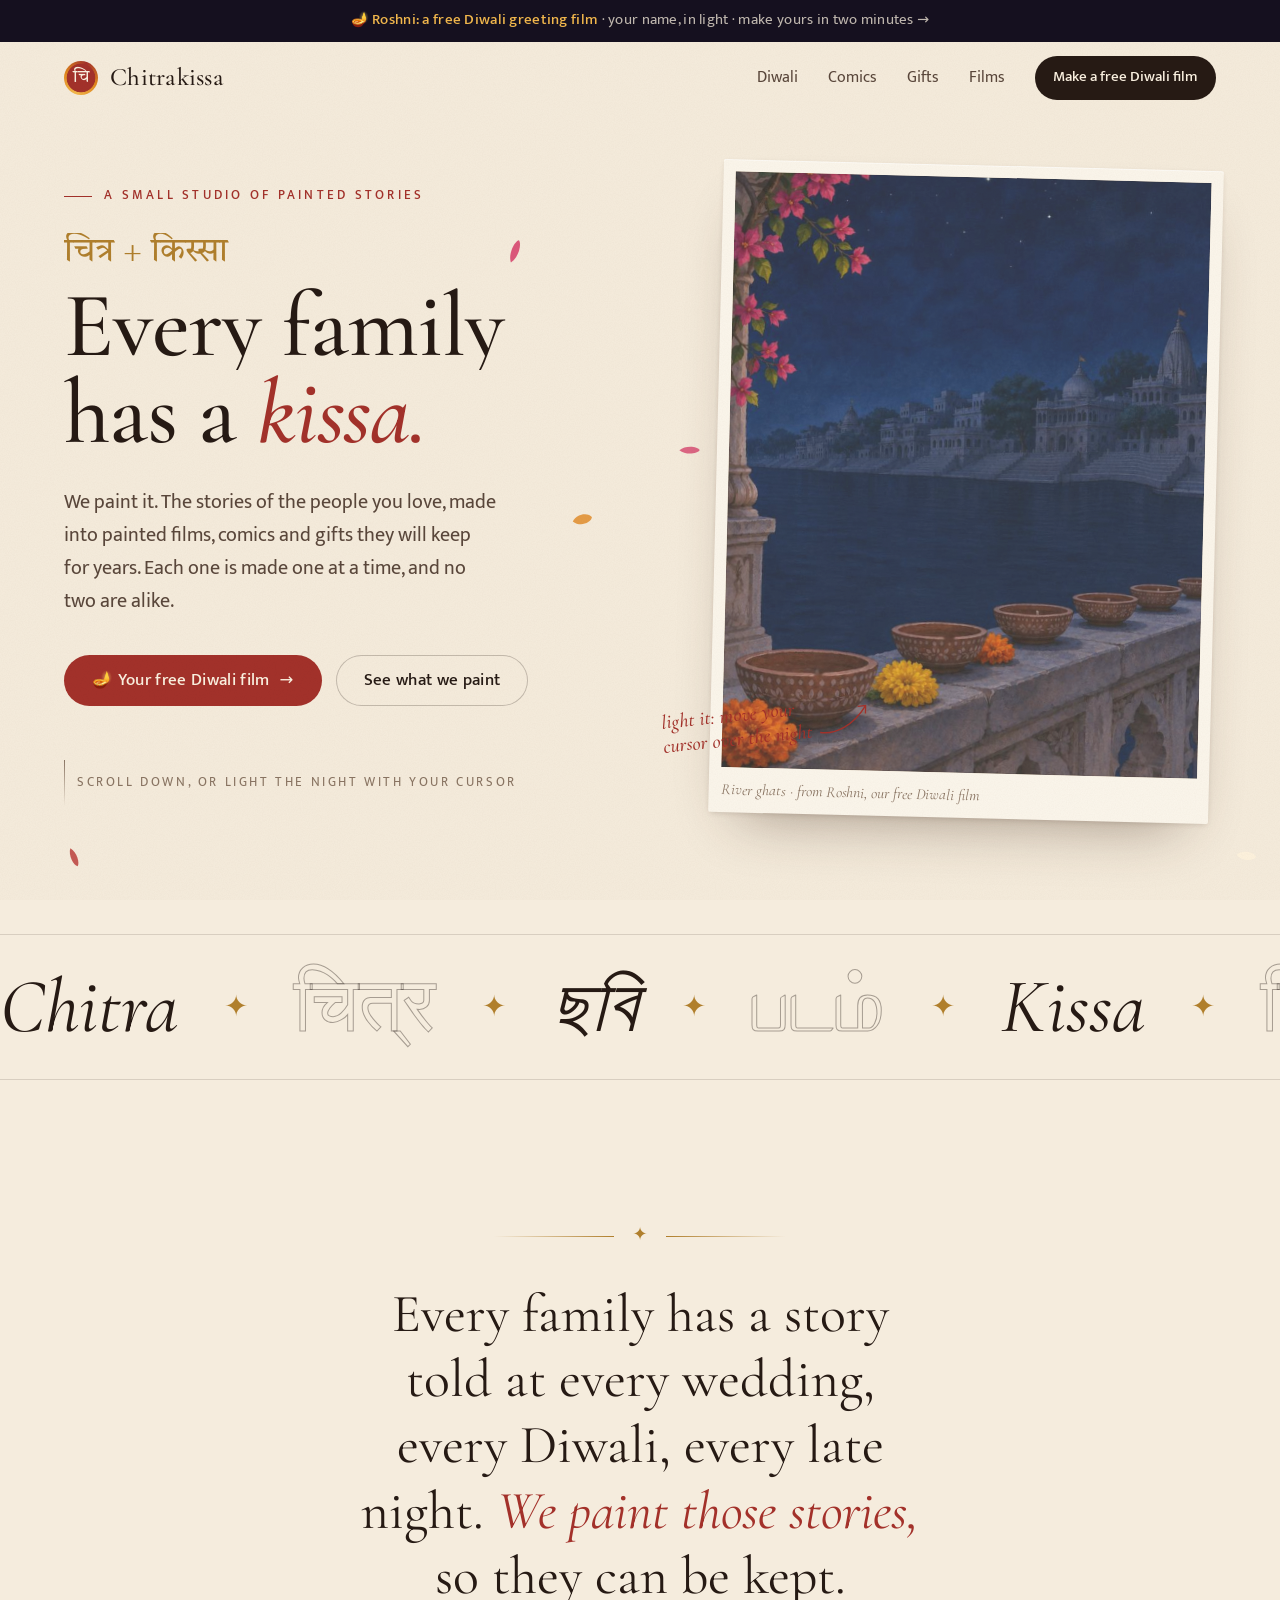
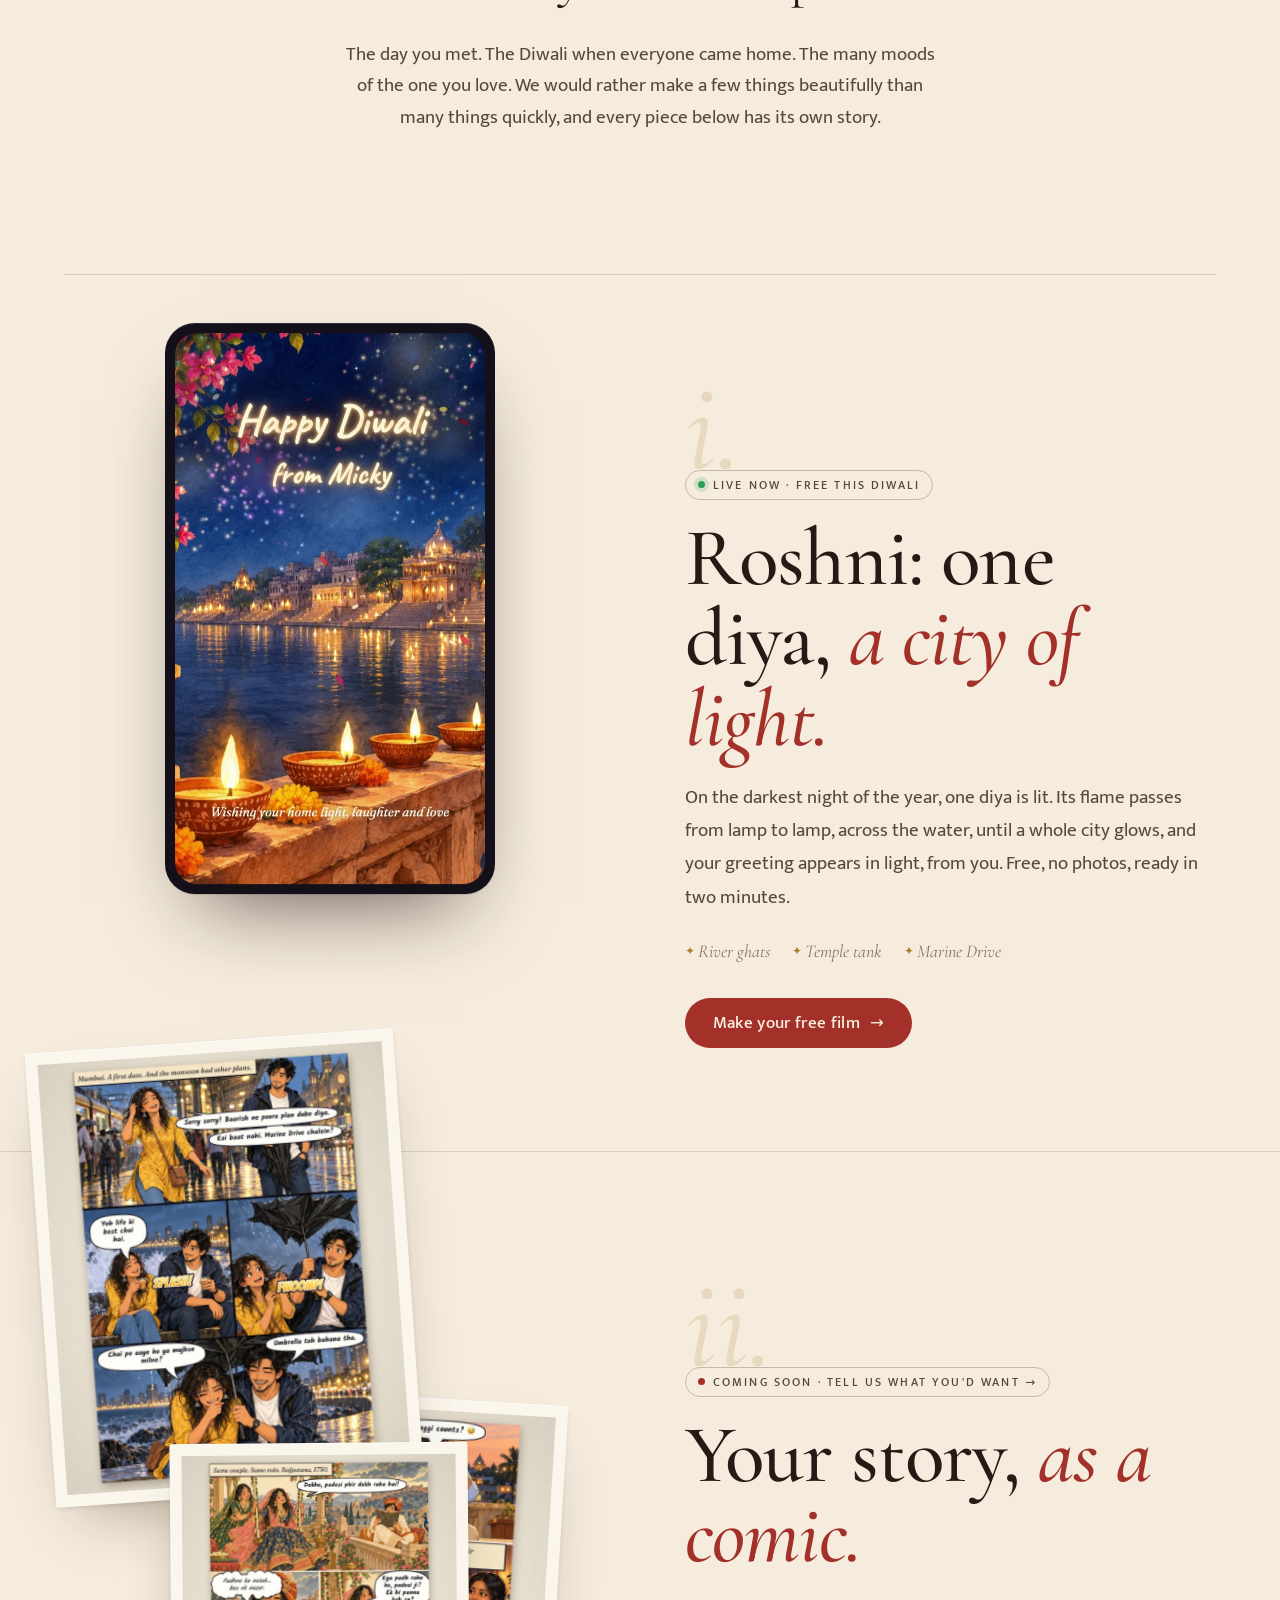
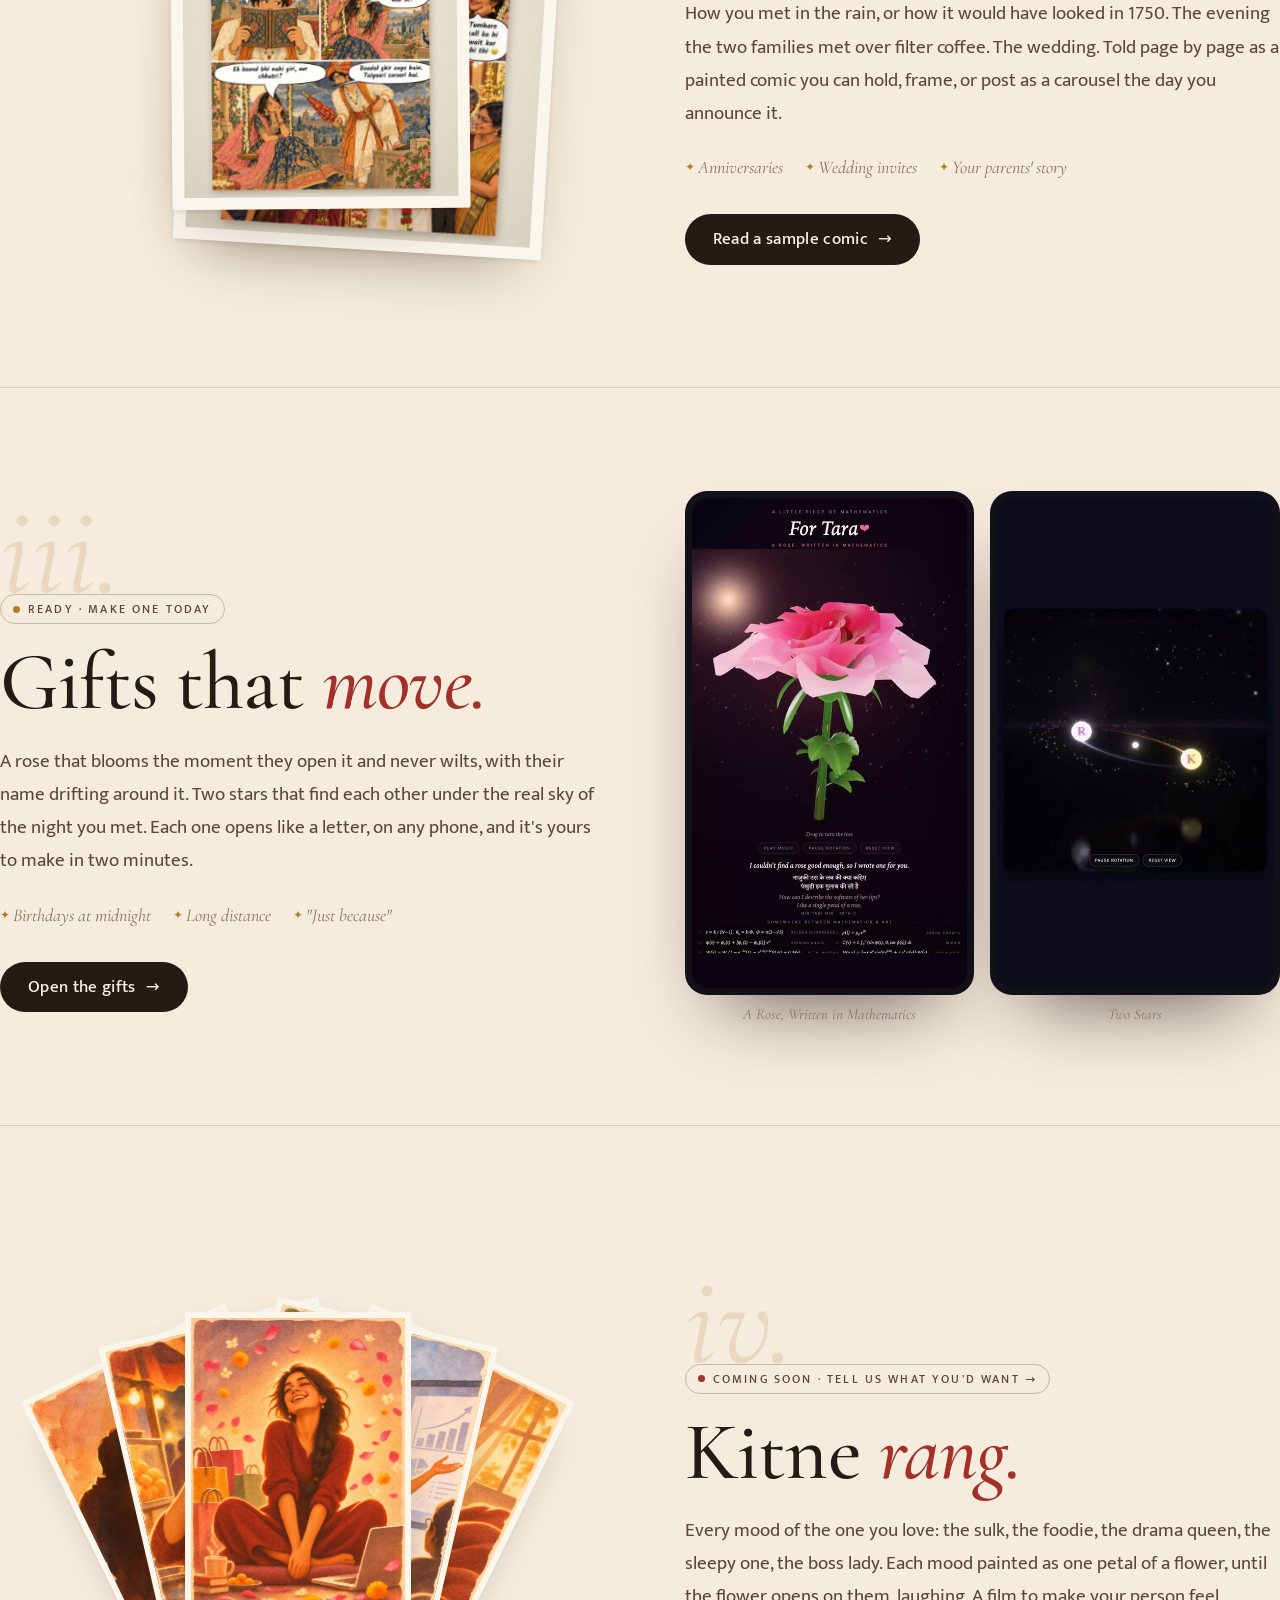
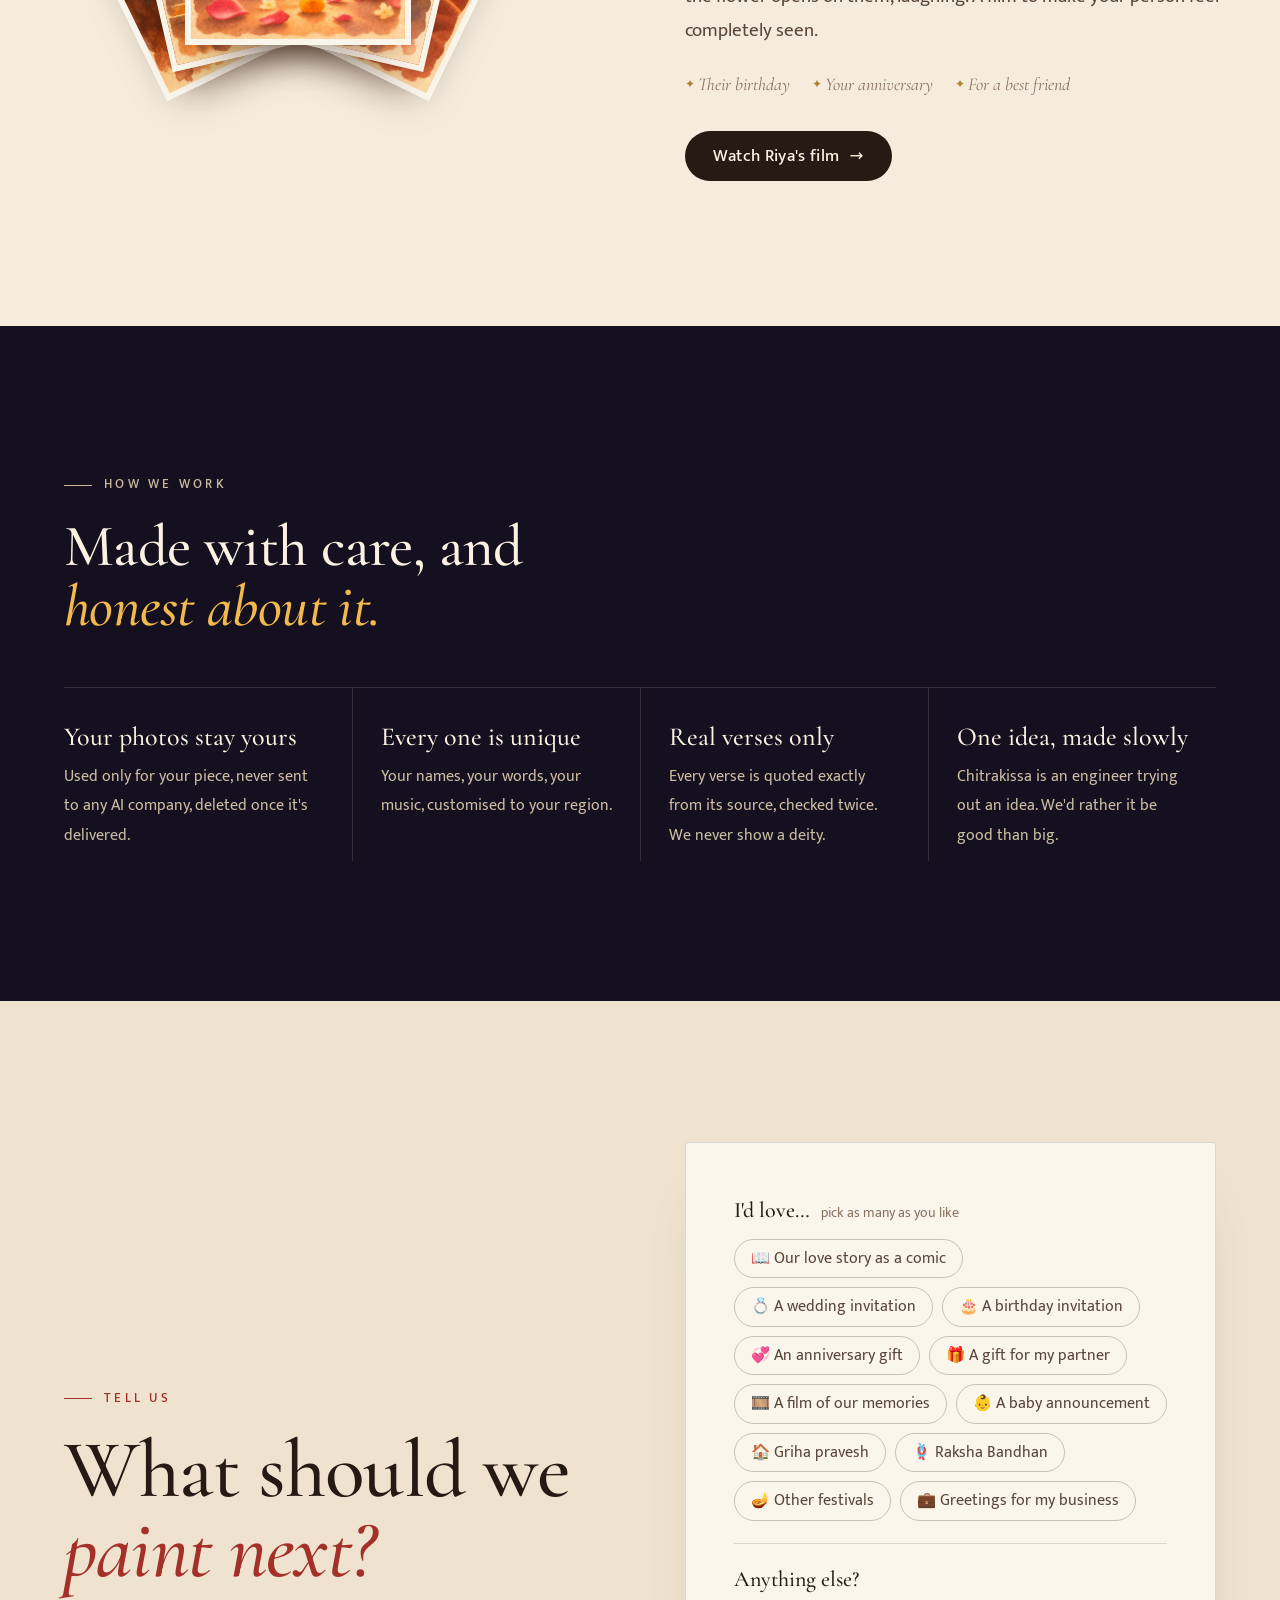
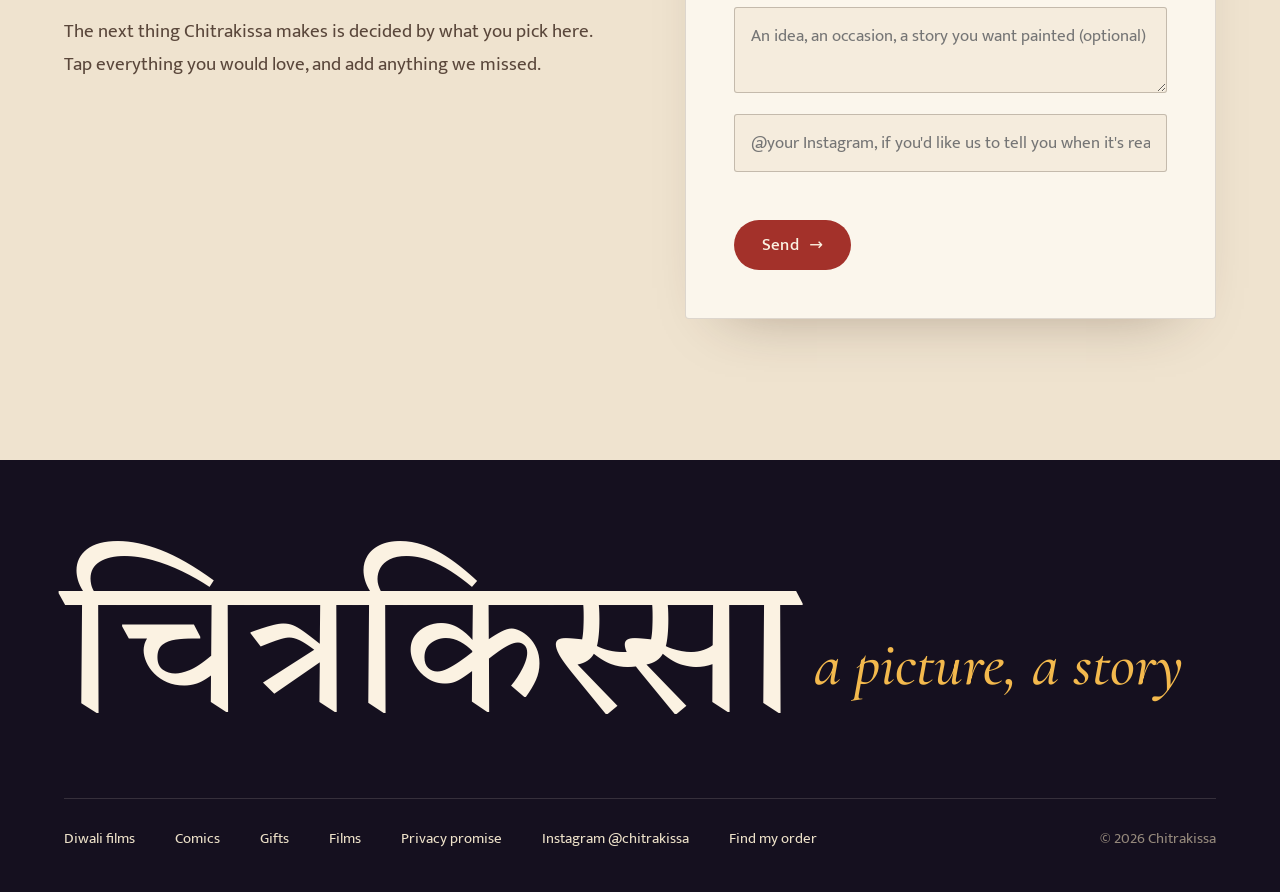
==== commit 6e16296a: "Home: the hero lights the night, like Roshni" ====
--- a/index.html
+++ b/index.html
@@ -98,14 +98,14 @@
     <h1 class="display-xl lines"><span class="deva"><span>चित्र + किस्सा</span></span><span><span>Every family</span></span><span><span>has a <em>kissa.</em></span></span></h1>
     <p class="lede rv d1">We paint it. The stories of the people you love, made into painted films, comics and gifts they will keep for years. Each one is made one at a time, and no two are alike.</p>
     <div class="cta rv d2"><a class="btn red" href="diwali.html">🪔 Your free Diwali film <span class="ar">→</span></a><a class="btn ghost" href="#chapters">See what we paint</a></div>
-    <div class="scrollcue rv d3"><i></i>Scroll down, or paint the sketch with your cursor</div>
+    <div class="scrollcue rv d3"><i></i>Scroll down, or light the night with your cursor</div>
   </div>
   <div class="easel rv d1">
     <div class="frame tilt-r">
-      <div class="canvas" data-painter="media/paint/ayodhya.jpg|media/paint/ayodhya_sketch.jpg|Ayodhya on Diwali night · from our Diwali film; media/paint/comic.jpg|media/paint/comic_sketch.jpg|The Mumbai rain · from a love-story comic; media/paint/riya.jpg|media/paint/riya_sketch.jpg|Riya, laughing · from a Kitne Rang film" role="img" aria-label="A pencil sketch filling with watercolour"></div>
-      <figcaption data-cap>Ayodhya on Diwali night · from our Diwali film</figcaption>
-    </div>
-    <div class="note" aria-hidden="true">paint me: move your<br>cursor over the sketch<svg viewBox="0 0 54 40" fill="none" stroke="currentColor" stroke-width="1.4"><path d="M2 30 C 18 34, 36 26, 50 8"/><path d="M42 8 L50 8 L49 16"/></svg></div>
+      <div class="canvas" data-mode="light" data-painter="media/paint/roshni_north_lit.jpg|media/paint/roshni_north_dark.jpg|River ghats · from Roshni, our free Diwali film|.22,.74; media/paint/roshni_south_lit.jpg|media/paint/roshni_south_dark.jpg|Temple tank · from Roshni, our free Diwali film|.84,.79; media/paint/roshni_west_lit.jpg|media/paint/roshni_west_dark.jpg|Marine Drive · from Roshni, our free Diwali film|.96,.74" role="img" aria-label="A dark Diwali night lighting up lamp by lamp"></div>
+      <figcaption data-cap>River ghats · from Roshni, our free Diwali film</figcaption>
+    </div>
+    <div class="note" aria-hidden="true">light it: move your<br>cursor over the night<svg viewBox="0 0 54 40" fill="none" stroke="currentColor" stroke-width="1.4"><path d="M2 30 C 18 34, 36 26, 50 8"/><path d="M42 8 L50 8 L49 16"/></svg></div>
   </div>
 </div></section>
 
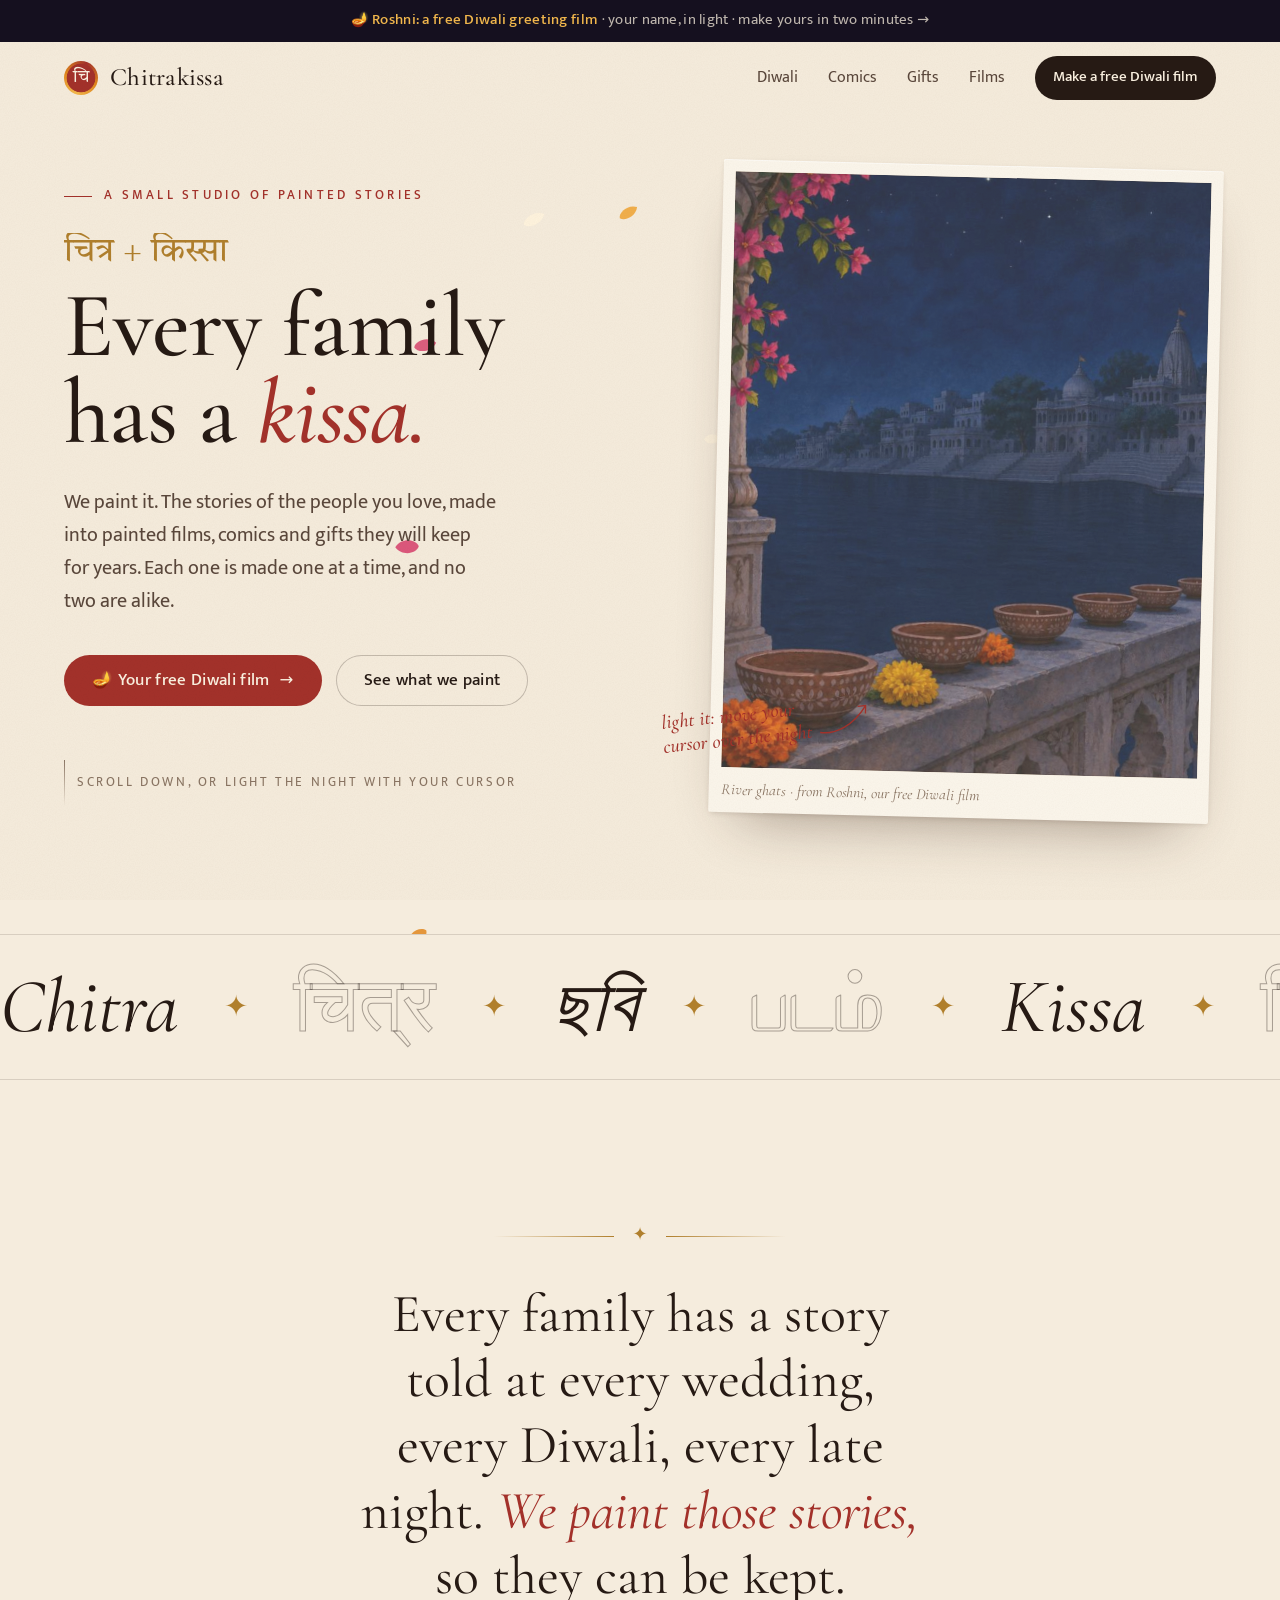
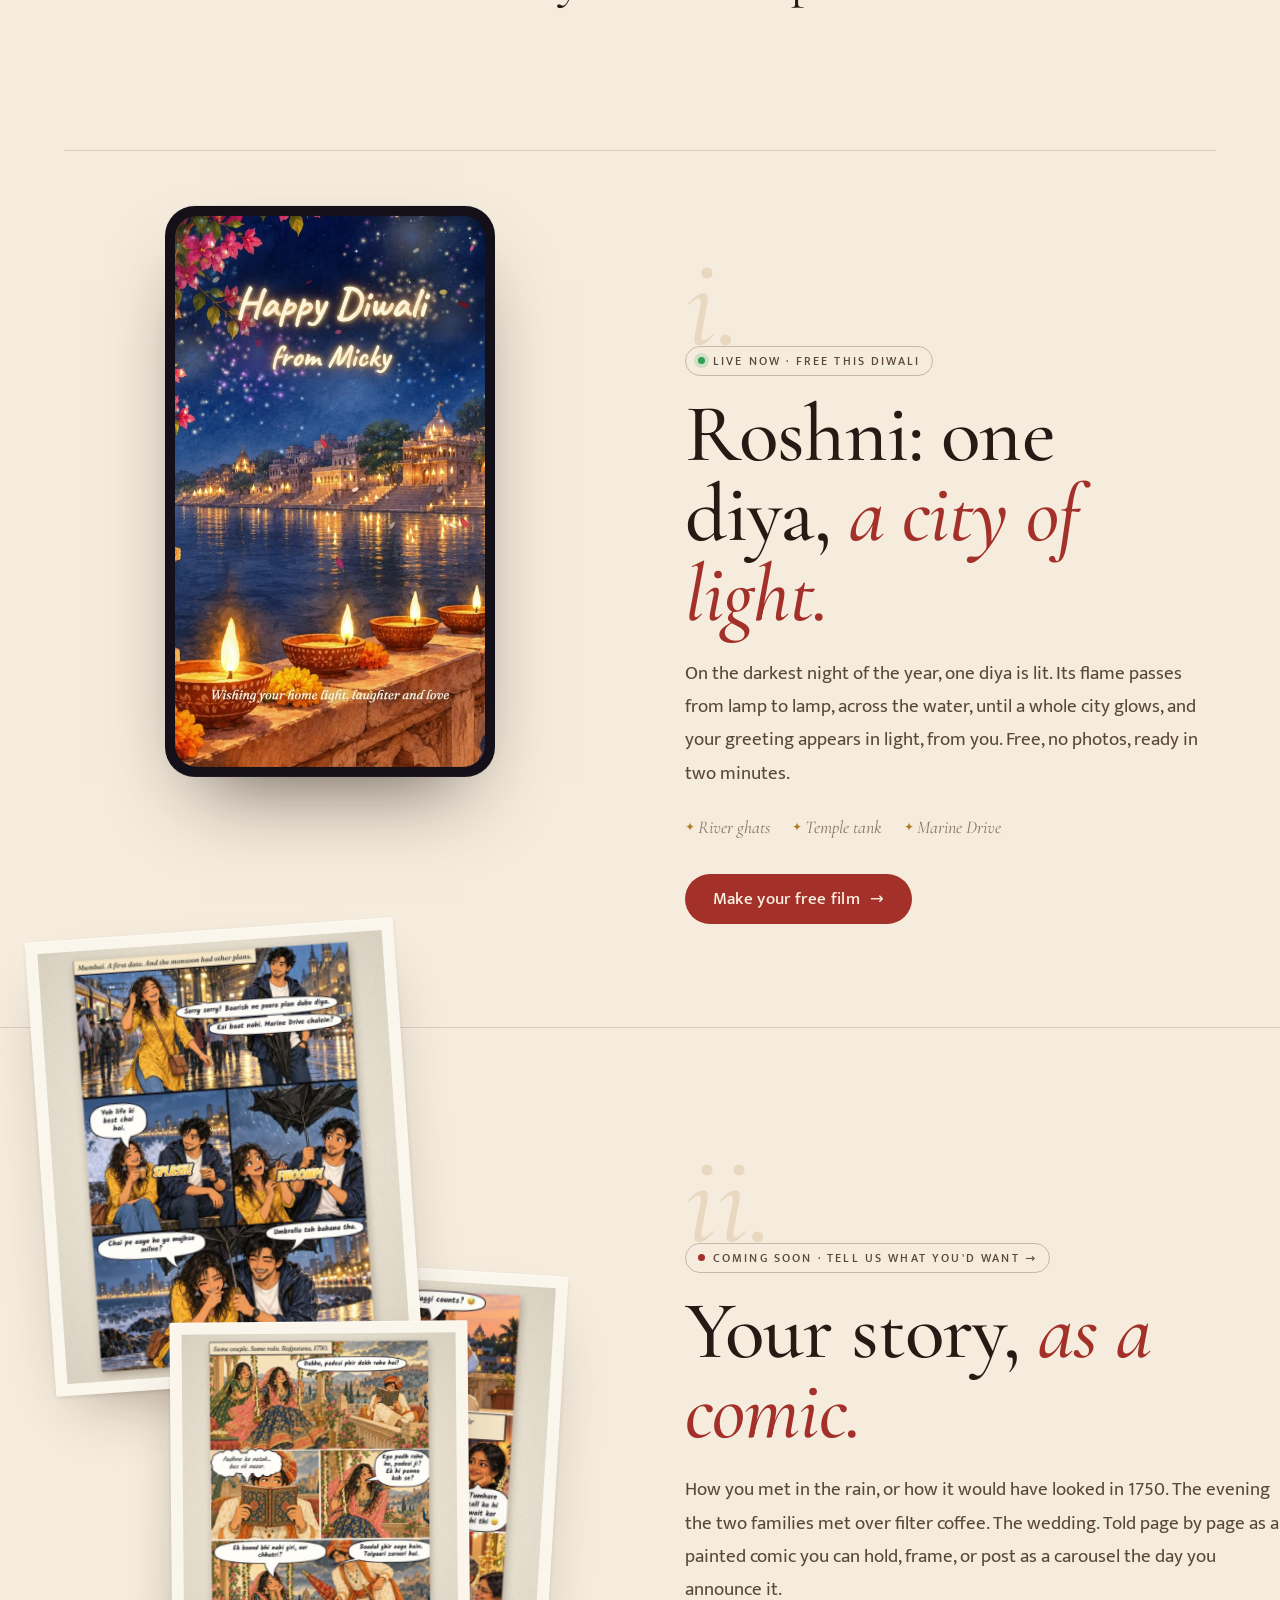
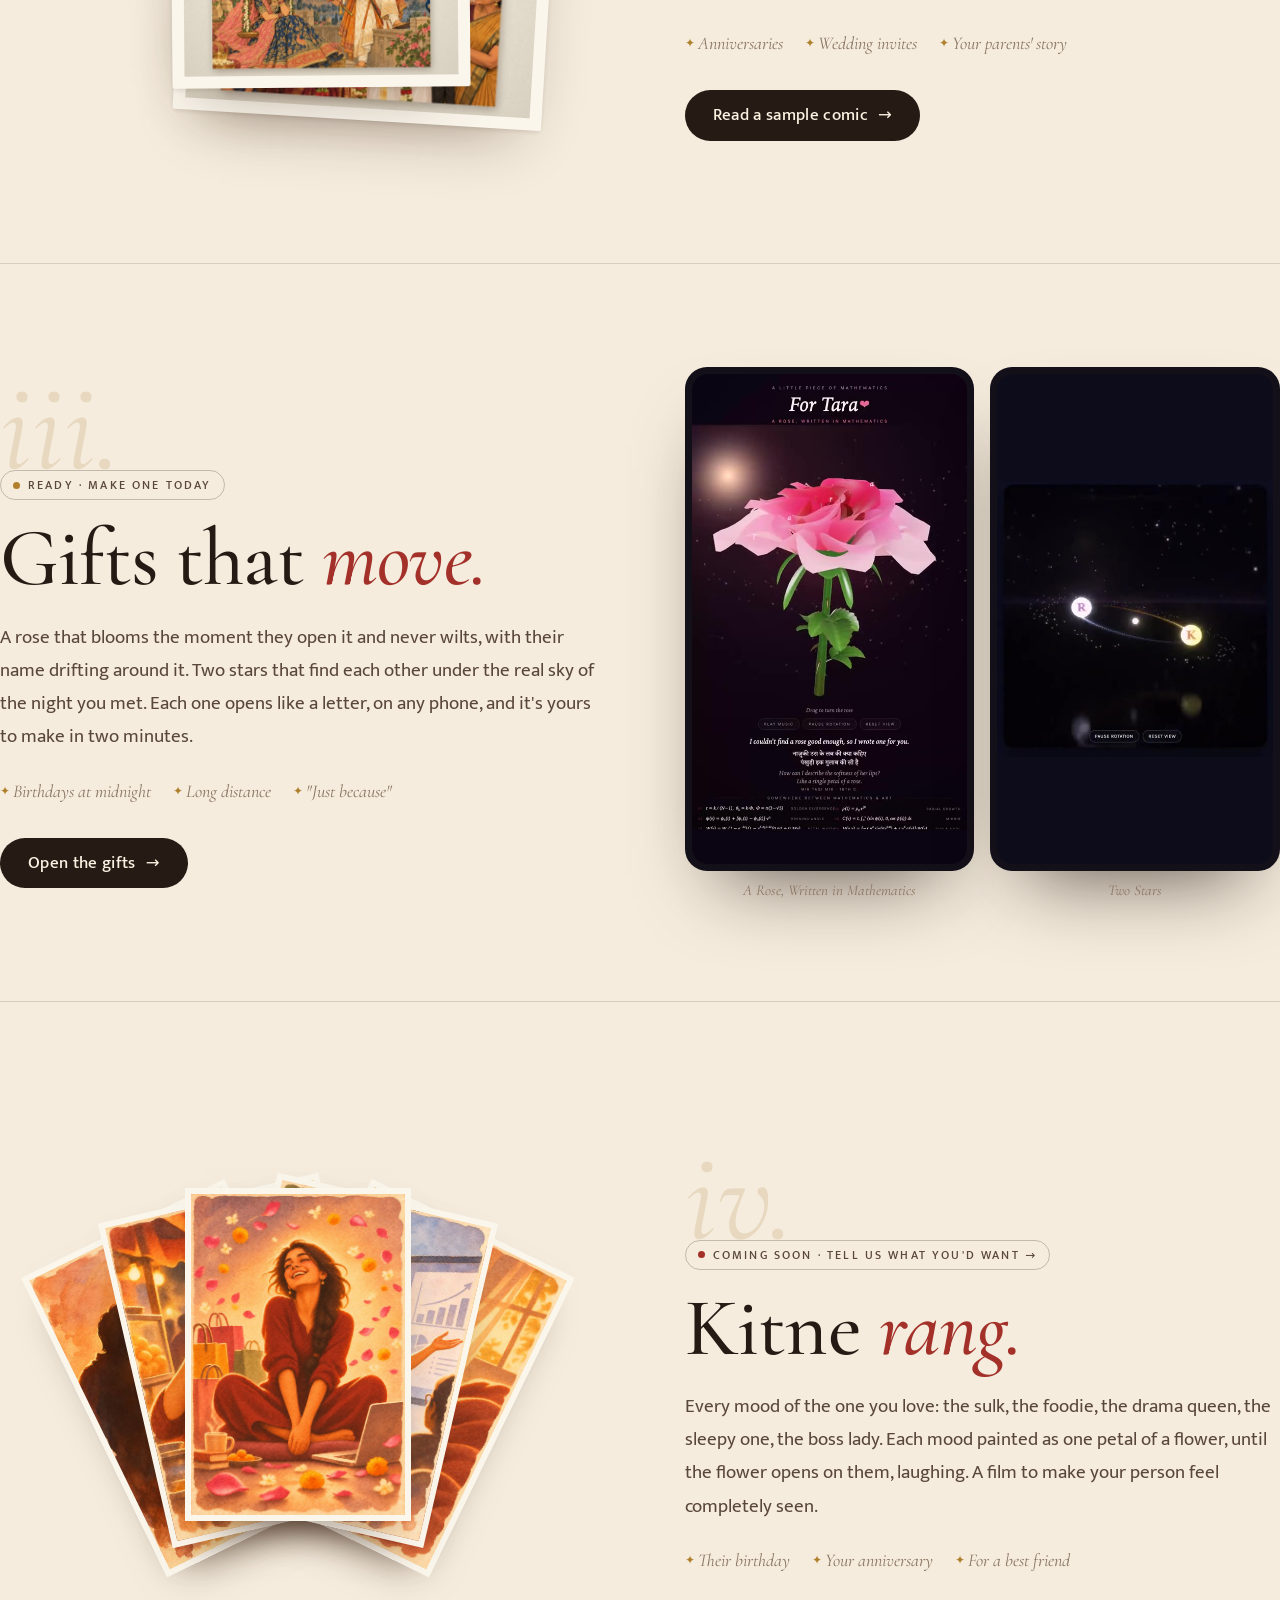
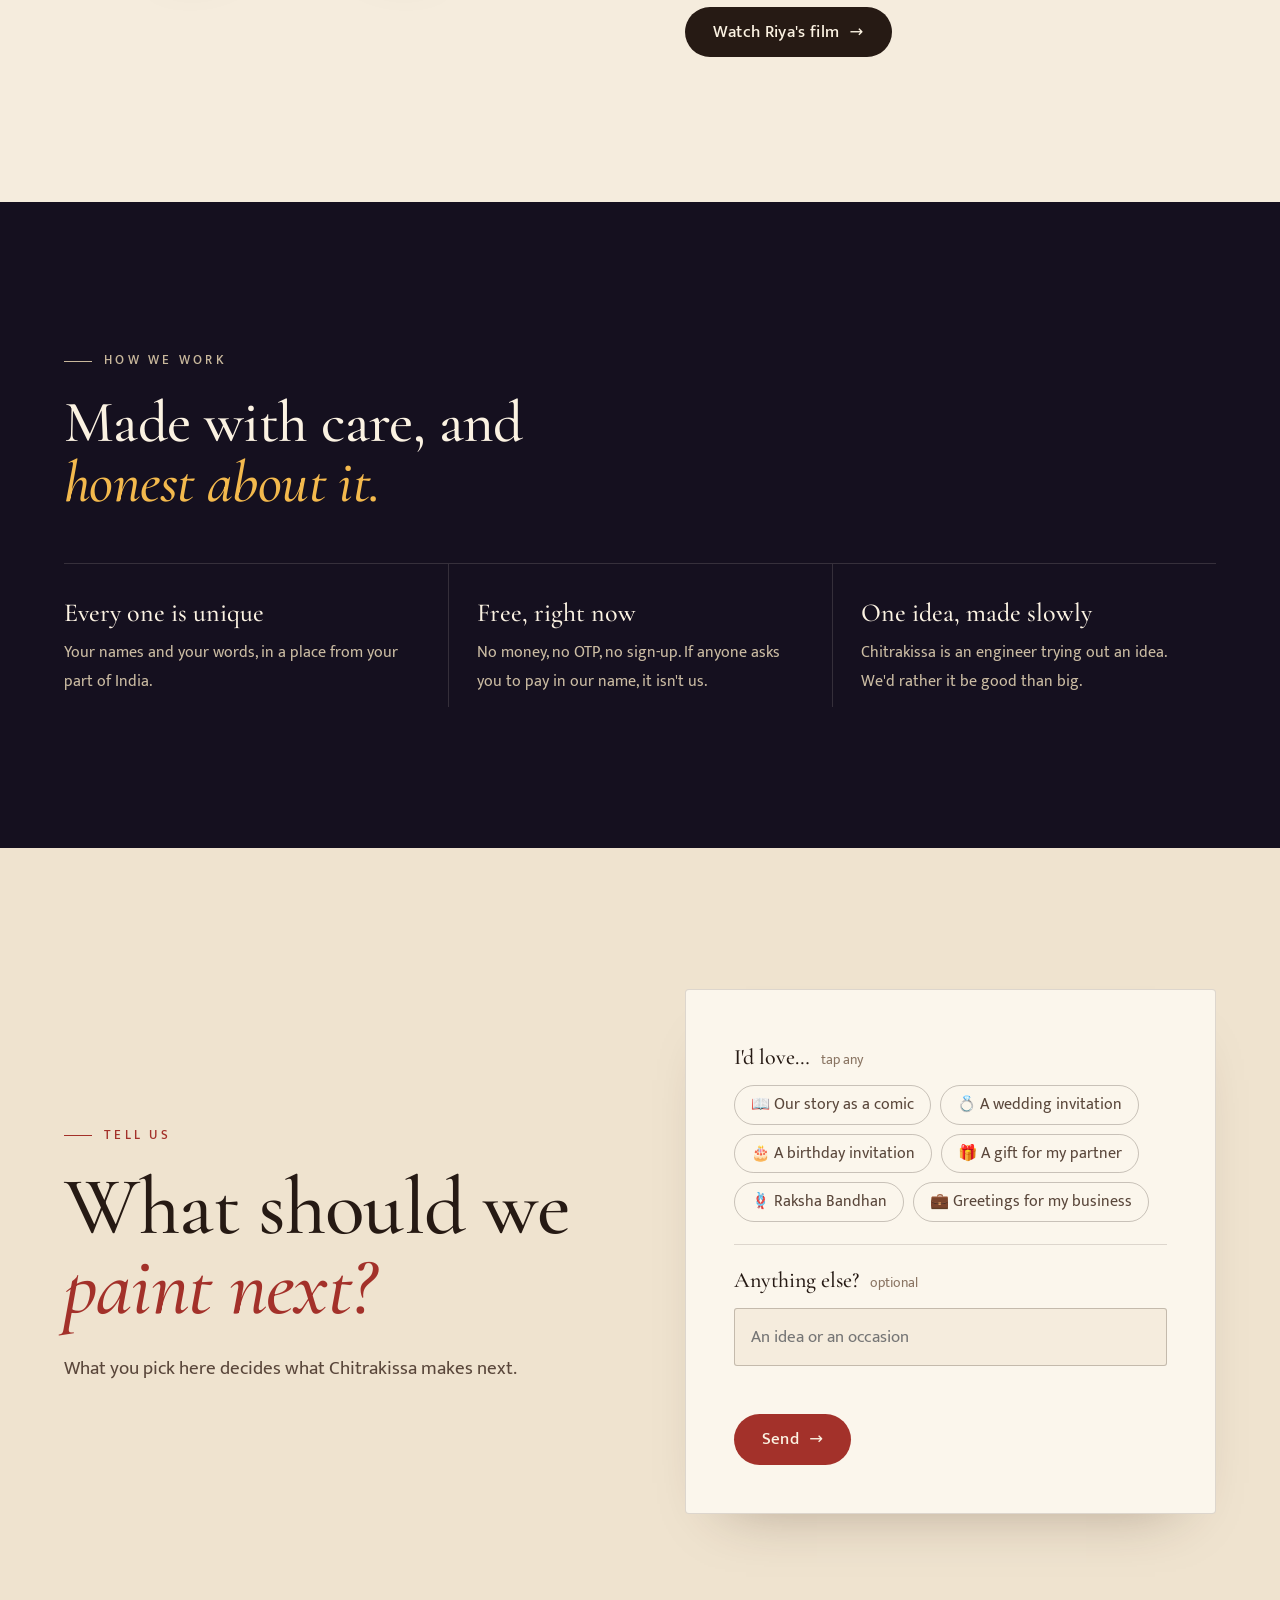
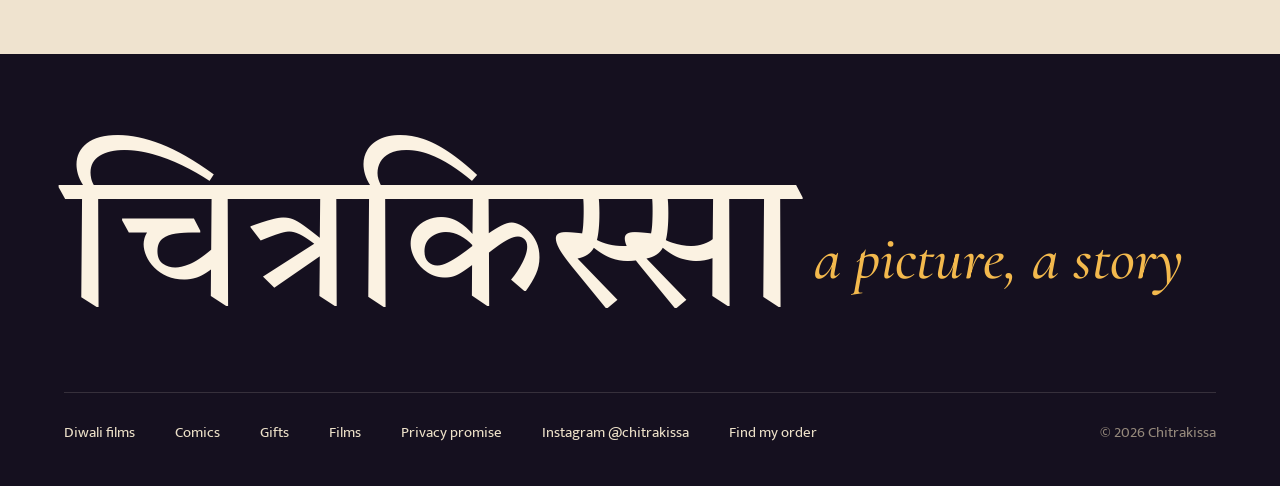
==== commit a2bfc46f: "Leaner pages; clearer feedback; the diya gift removed" ====
--- a/index.html
+++ b/index.html
@@ -75,7 +75,7 @@
 @media (max-width: 900px) { .chapter { grid-template-columns: 1fr; } .chapter:nth-of-type(even) .art { order: 0; } .chapter .num { font-size: 90px; } }
 
 /* promises */
-.promises { display: grid; grid-template-columns: repeat(4, 1fr); gap: 0; border-top: 1px solid rgba(251, 242, 226, .14); }
+.promises { display: grid; grid-template-columns: repeat(3, 1fr); gap: 0; border-top: 1px solid rgba(251, 242, 226, .14); }
 .promises div { padding: 34px 28px 10px 0; }
 .promises div + div { border-left: 1px solid rgba(251, 242, 226, .14); padding-left: 28px; }
 .promises b { display: block; font: 500 26px/1.15 var(--display); color: var(--cream); margin-bottom: 10px; }
@@ -117,7 +117,7 @@
 <section class="pad manifesto"><div class="narrow">
   <div class="orn rv">✦</div>
   <p class="big rv">Every family has a story told at every wedding, every Diwali, every late night. <em>We paint those stories,</em> so they can be kept.</p>
-  <p class="sub rv d1">The day you met. The Diwali when everyone came home. The many moods of the one you love. We would rather make a few things beautifully than many things quickly, and every piece below has its own story.</p>
+  
 </div></section>
 
 <div id="chapters" class="wrap">
@@ -179,10 +179,9 @@
   <span class="kicker">How we work</span>
   <h2 class="display-m" style="margin:20px 0 50px;max-width:18ch">Made with care, and <em>honest about it.</em></h2>
   <div class="promises">
-    <div class="rv"><b>Your photos stay yours</b><span>Used only for your piece, never sent to any AI company, deleted once it's delivered.</span></div>
-    <div class="rv d1"><b>Every one is unique</b><span>Your names, your words, your music, customised to your region.</span></div>
-    <div class="rv d2"><b>Real verses only</b><span>Every verse is quoted exactly from its source, checked twice. We never show a deity.</span></div>
-    <div class="rv d3"><b>One idea, made slowly</b><span>Chitrakissa is an engineer trying out an idea. We'd rather it be good than big.</span></div>
+    <div class="rv"><b>Every one is unique</b><span>Your names and your words, in a place from your part of India.</span></div>
+    <div class="rv d1"><b>Free, right now</b><span>No money, no OTP, no sign-up. If anyone asks you to pay in our name, it isn't us.</span></div>
+    <div class="rv d2"><b>One idea, made slowly</b><span>Chitrakissa is an engineer trying out an idea. We'd rather it be good than big.</span></div>
   </div>
 </div></section>
 
@@ -190,25 +189,19 @@
   <div>
     <span class="kicker c">Tell us</span>
     <h2 class="display-l" style="margin:20px 0 24px">What should we <em>paint next?</em></h2>
-    <p class="body-l">The next thing Chitrakissa makes is decided by what you pick here. Tap everything you would love, and add anything we missed.</p>
+    <p class="body-l">What you pick here decides what Chitrakissa makes next.</p>
   </div>
   <form class="ask" data-interest>
-    <div class="q"><p>I'd love… <small>pick as many as you like</small></p>
+    <div class="q"><p>I'd love… <small>tap any</small></p>
       <div class="chips">
-        <button type="button" class="chip" aria-pressed="false" data-v="love_comic">📖 Our love story as a comic</button>
+        <button type="button" class="chip" aria-pressed="false" data-v="love_comic">📖 Our story as a comic</button>
         <button type="button" class="chip" aria-pressed="false" data-v="wedding_card">💍 A wedding invitation</button>
         <button type="button" class="chip" aria-pressed="false" data-v="birthday_invite">🎂 A birthday invitation</button>
-        <button type="button" class="chip" aria-pressed="false" data-v="anniversary_gift">💞 An anniversary gift</button>
         <button type="button" class="chip" aria-pressed="false" data-v="partner_gift">🎁 A gift for my partner</button>
-        <button type="button" class="chip" aria-pressed="false" data-v="memory_film">🎞️ A film of our memories</button>
-        <button type="button" class="chip" aria-pressed="false" data-v="baby_announcement">👶 A baby announcement</button>
-        <button type="button" class="chip" aria-pressed="false" data-v="griha_pravesh">🏠 Griha pravesh</button>
         <button type="button" class="chip" aria-pressed="false" data-v="rakhi">🪢 Raksha Bandhan</button>
-        <button type="button" class="chip" aria-pressed="false" data-v="other_festivals">🪔 Other festivals</button>
         <button type="button" class="chip" aria-pressed="false" data-v="business_greetings">💼 Greetings for my business</button>
       </div></div>
-    <div class="q" style="border-bottom:0"><p>Anything else?</p><textarea class="field" name="note" maxlength="200" placeholder="An idea, an occasion, a story you want painted (optional)"></textarea>
-      <input class="field" name="ig" maxlength="40" placeholder="@your Instagram, if you'd like us to tell you when it's ready (optional)" style="margin-top:10px" autocapitalize="off"></div>
+    <div class="q" style="border-bottom:0"><p>Anything else? <small>optional</small></p><input class="field" name="note" maxlength="200" placeholder="An idea or an occasion"></div>
     <div class="send"><button class="btn red" type="submit">Send <span class="ar">→</span></button><span class="ok" role="status"></span></div>
   </form>
 </div></section>
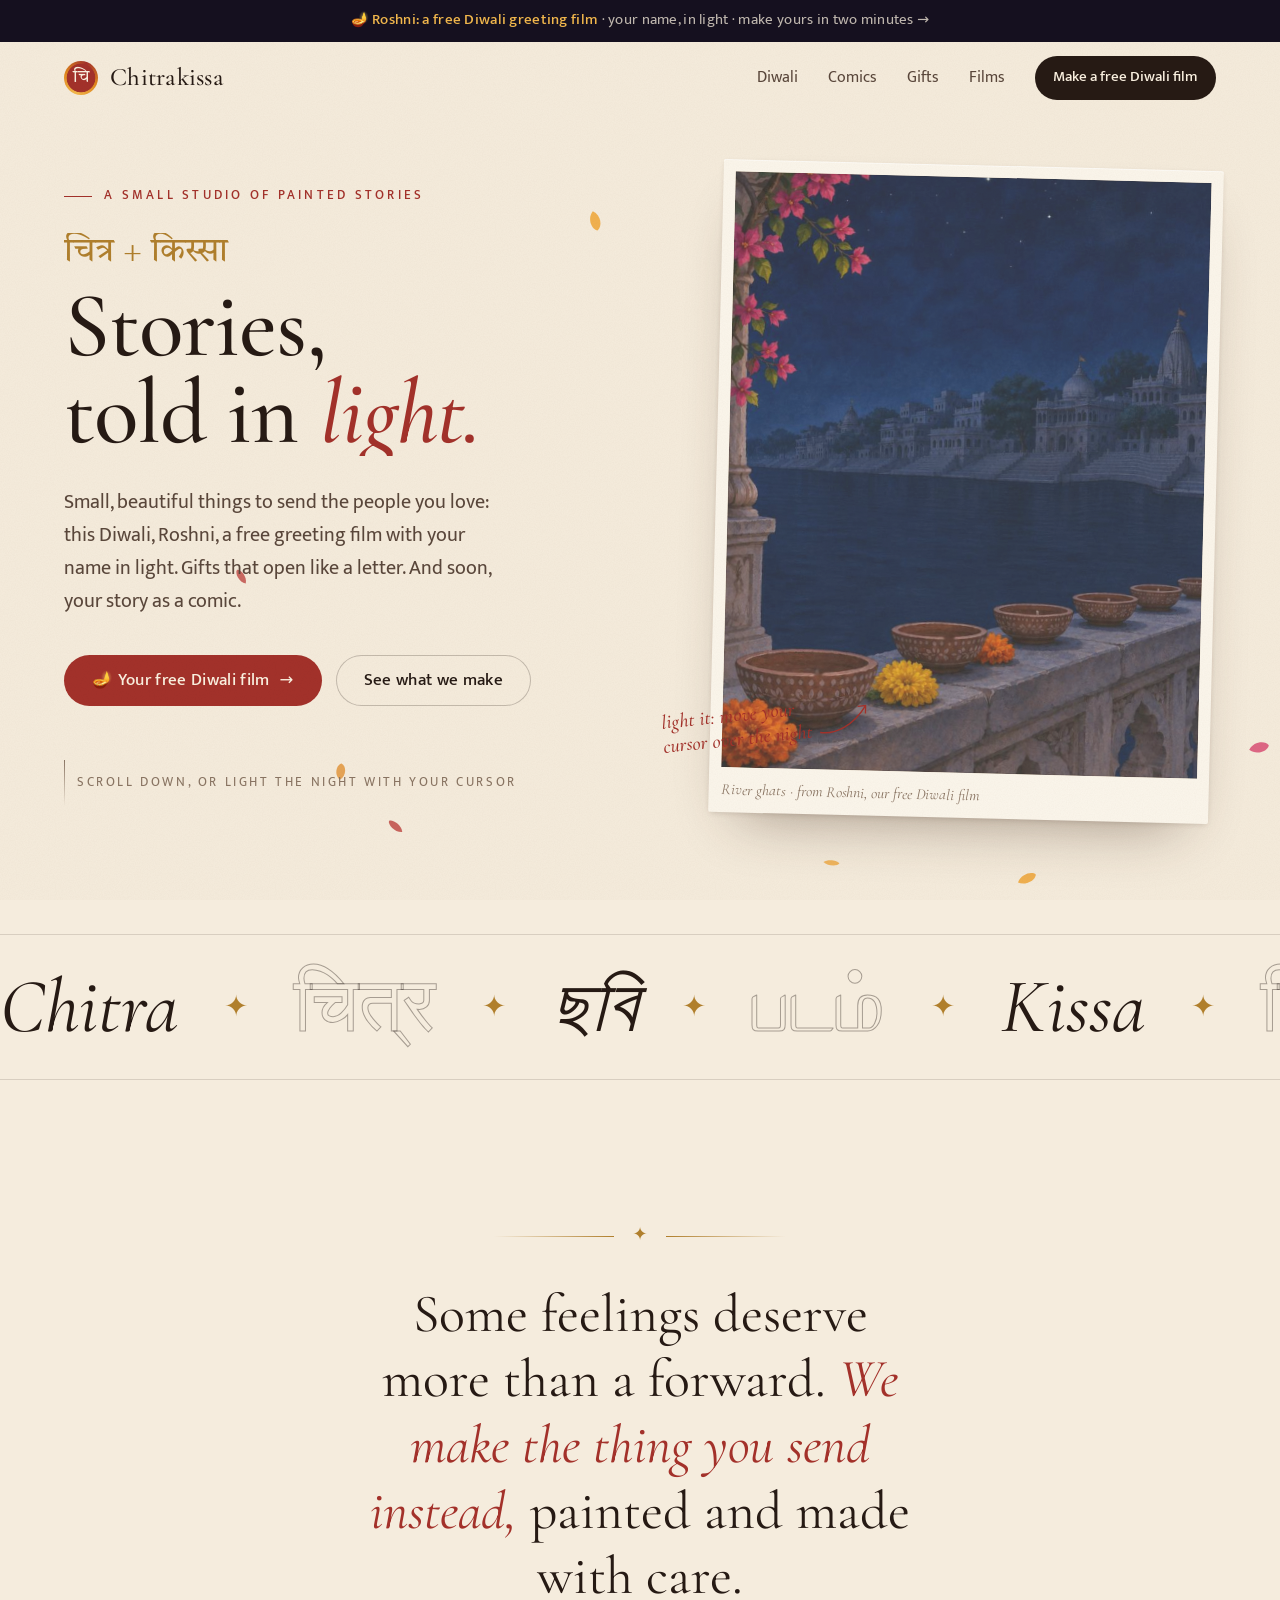
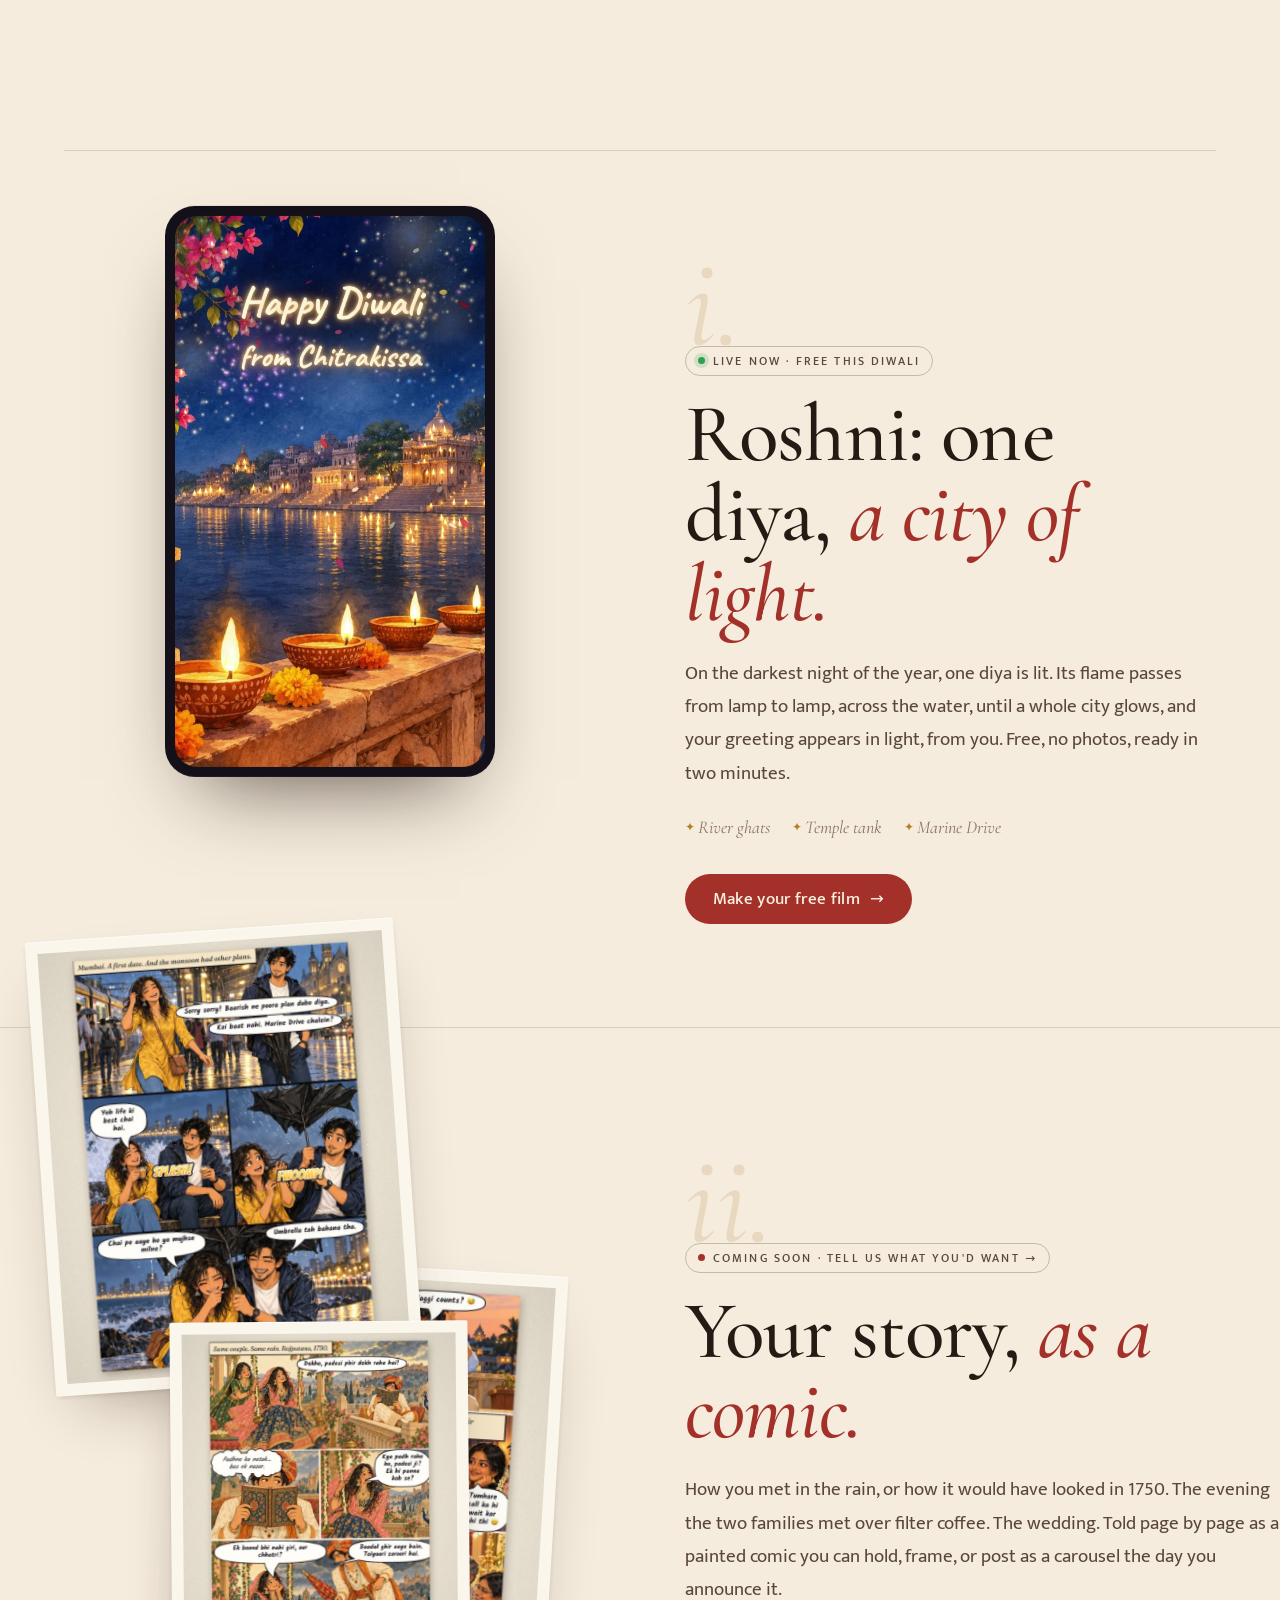
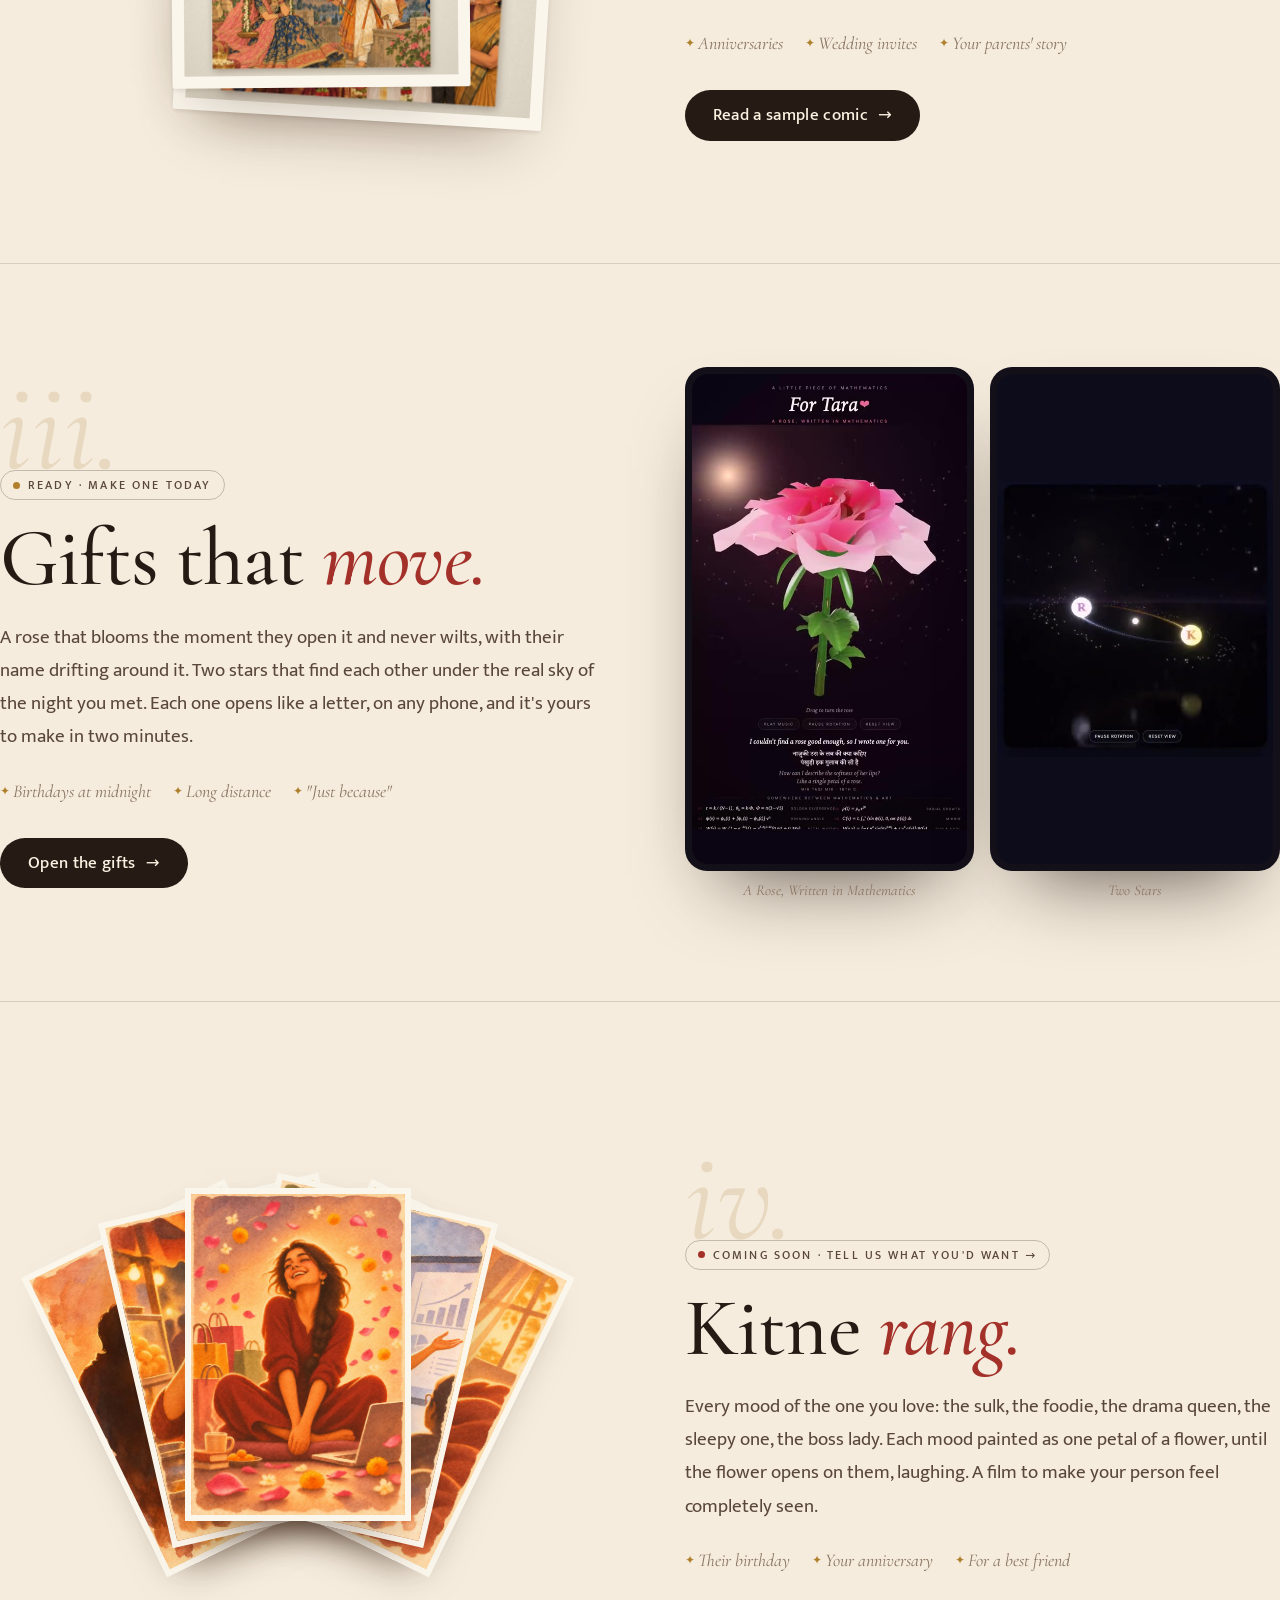
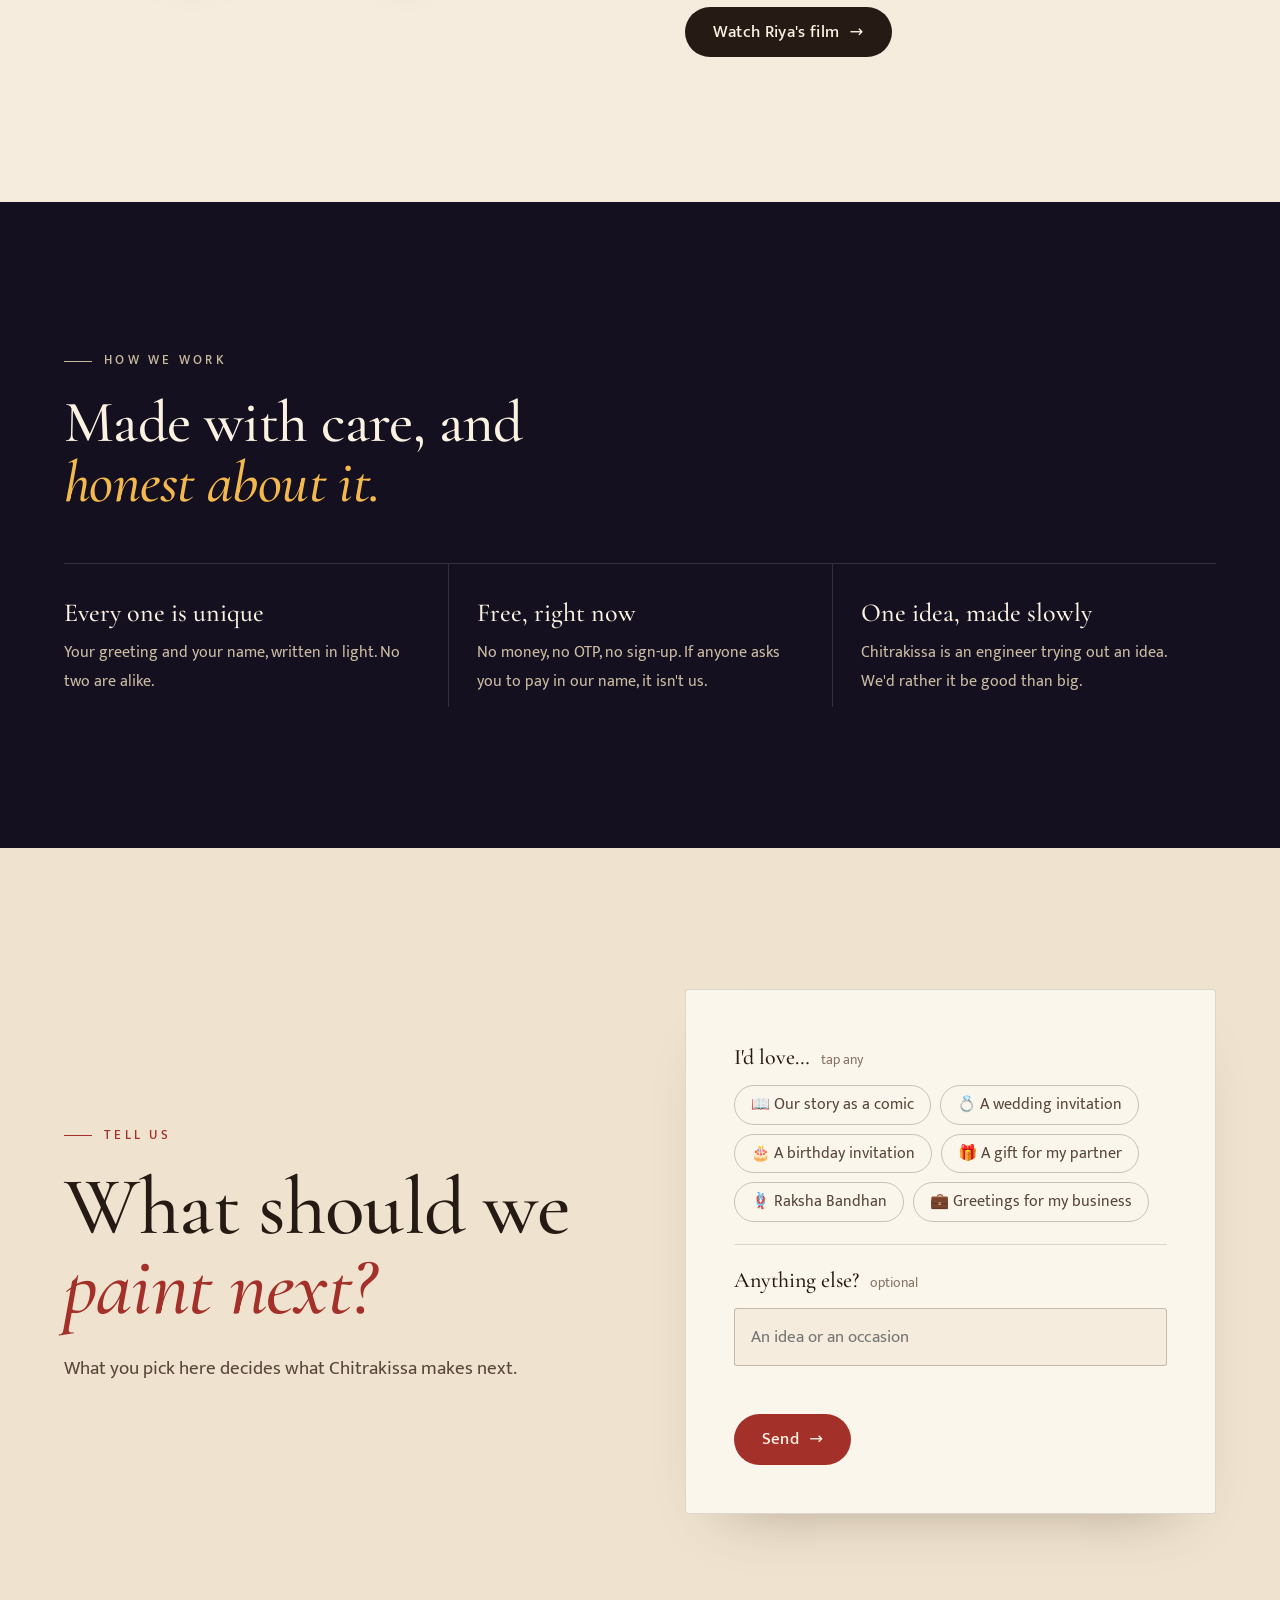
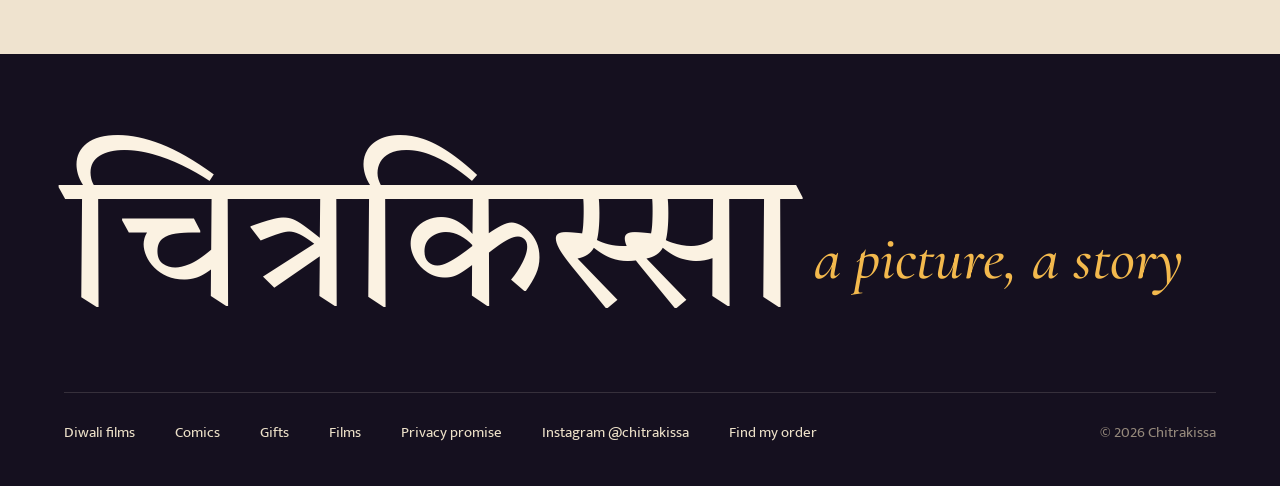
==== commit e417e6e6: "Copy matches what we make now; film pages on the Chitrakissa site; no personal names" ====
--- a/index.html
+++ b/index.html
@@ -3,9 +3,9 @@
 <head>
 <meta charset="utf-8">
 <meta name="viewport" content="width=device-width, initial-scale=1, viewport-fit=cover">
-<title>Chitrakissa · Every family has a kissa</title>
-<meta name="description" content="Chitrakissa paints the stories of the people you love: painted Diwali films for your family (free this Diwali), love-story comics, gifts that move, and films of every mood of the one you love.">
-<meta property="og:title" content="Chitrakissa · every family has a kissa. We paint it.">
+<title>Chitrakissa · stories, painted</title>
+<meta name="description" content="Chitrakissa makes small, beautiful things to send the people you love: Roshni, a free Diwali greeting film; gifts that open like a letter; and soon, your story as a comic.">
+<meta property="og:title" content="Chitrakissa · stories, painted">
 <meta property="og:description" content="Painted films, comics and gifts made from the stories of the people you love. Diwali films are free this week.">
 <meta property="og:image" content="media/paint/ayodhya.jpg">
 <meta name="theme-color" content="#f5ecdd">
@@ -95,9 +95,9 @@
 <section class="hero" data-petals="12"><div class="wrap grid">
   <div>
     <span class="kicker c rv">A small studio of painted stories</span>
-    <h1 class="display-xl lines"><span class="deva"><span>चित्र + किस्सा</span></span><span><span>Every family</span></span><span><span>has a <em>kissa.</em></span></span></h1>
-    <p class="lede rv d1">We paint it. The stories of the people you love, made into painted films, comics and gifts they will keep for years. Each one is made one at a time, and no two are alike.</p>
-    <div class="cta rv d2"><a class="btn red" href="diwali.html">🪔 Your free Diwali film <span class="ar">→</span></a><a class="btn ghost" href="#chapters">See what we paint</a></div>
+    <h1 class="display-xl lines"><span class="deva"><span>चित्र + किस्सा</span></span><span><span>Stories,</span></span><span><span>told in <em>light.</em></span></span></h1>
+    <p class="lede rv d1">Small, beautiful things to send the people you love: this Diwali, Roshni, a free greeting film with your name in light. Gifts that open like a letter. And soon, your story as a comic.</p>
+    <div class="cta rv d2"><a class="btn red" href="diwali.html">🪔 Your free Diwali film <span class="ar">→</span></a><a class="btn ghost" href="#chapters">See what we make</a></div>
     <div class="scrollcue rv d3"><i></i>Scroll down, or light the night with your cursor</div>
   </div>
   <div class="easel rv d1">
@@ -116,7 +116,7 @@
 
 <section class="pad manifesto"><div class="narrow">
   <div class="orn rv">✦</div>
-  <p class="big rv">Every family has a story told at every wedding, every Diwali, every late night. <em>We paint those stories,</em> so they can be kept.</p>
+  <p class="big rv">Some feelings deserve more than a forward. <em>We make the thing you send instead,</em> painted and made with care.</p>
   
 </div></section>
 
@@ -179,7 +179,7 @@
   <span class="kicker">How we work</span>
   <h2 class="display-m" style="margin:20px 0 50px;max-width:18ch">Made with care, and <em>honest about it.</em></h2>
   <div class="promises">
-    <div class="rv"><b>Every one is unique</b><span>Your names and your words, in a place from your part of India.</span></div>
+    <div class="rv"><b>Every one is unique</b><span>Your greeting and your name, written in light. No two are alike.</span></div>
     <div class="rv d1"><b>Free, right now</b><span>No money, no OTP, no sign-up. If anyone asks you to pay in our name, it isn't us.</span></div>
     <div class="rv d2"><b>One idea, made slowly</b><span>Chitrakissa is an engineer trying out an idea. We'd rather it be good than big.</span></div>
   </div>
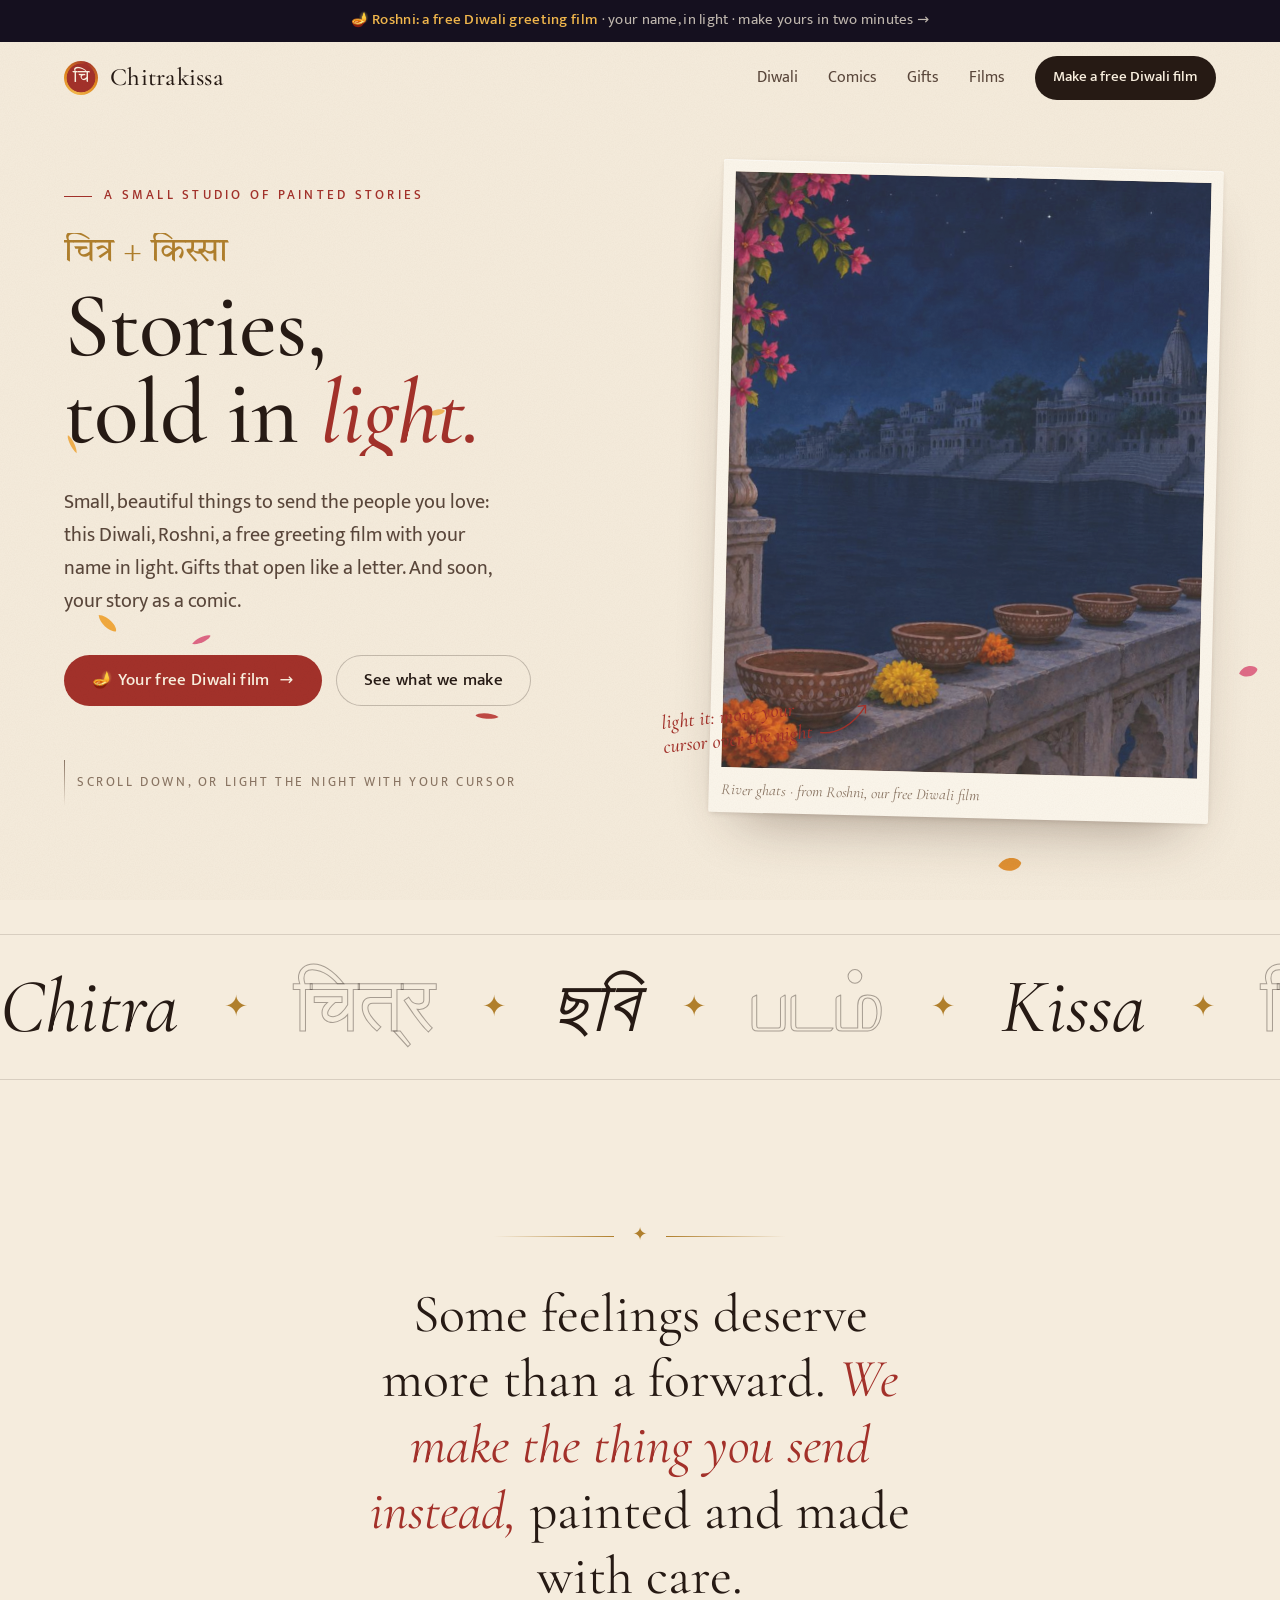
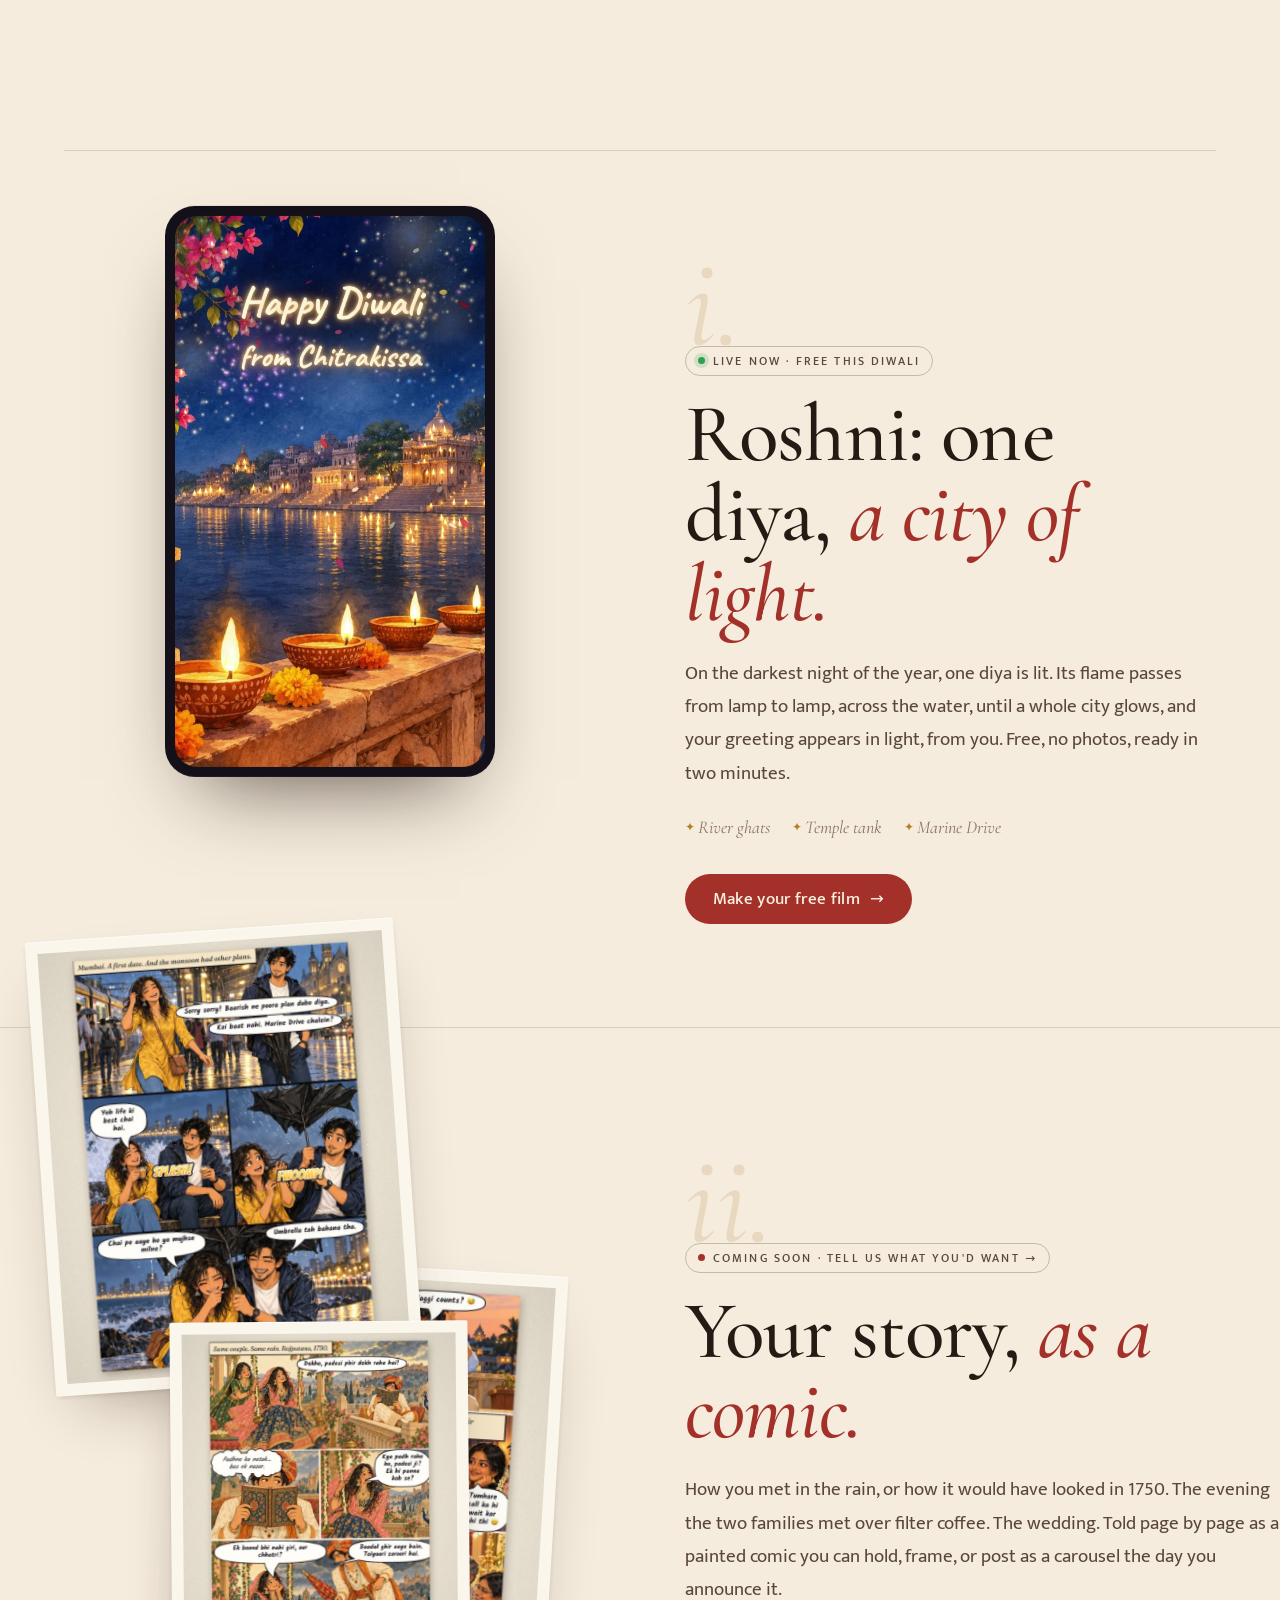
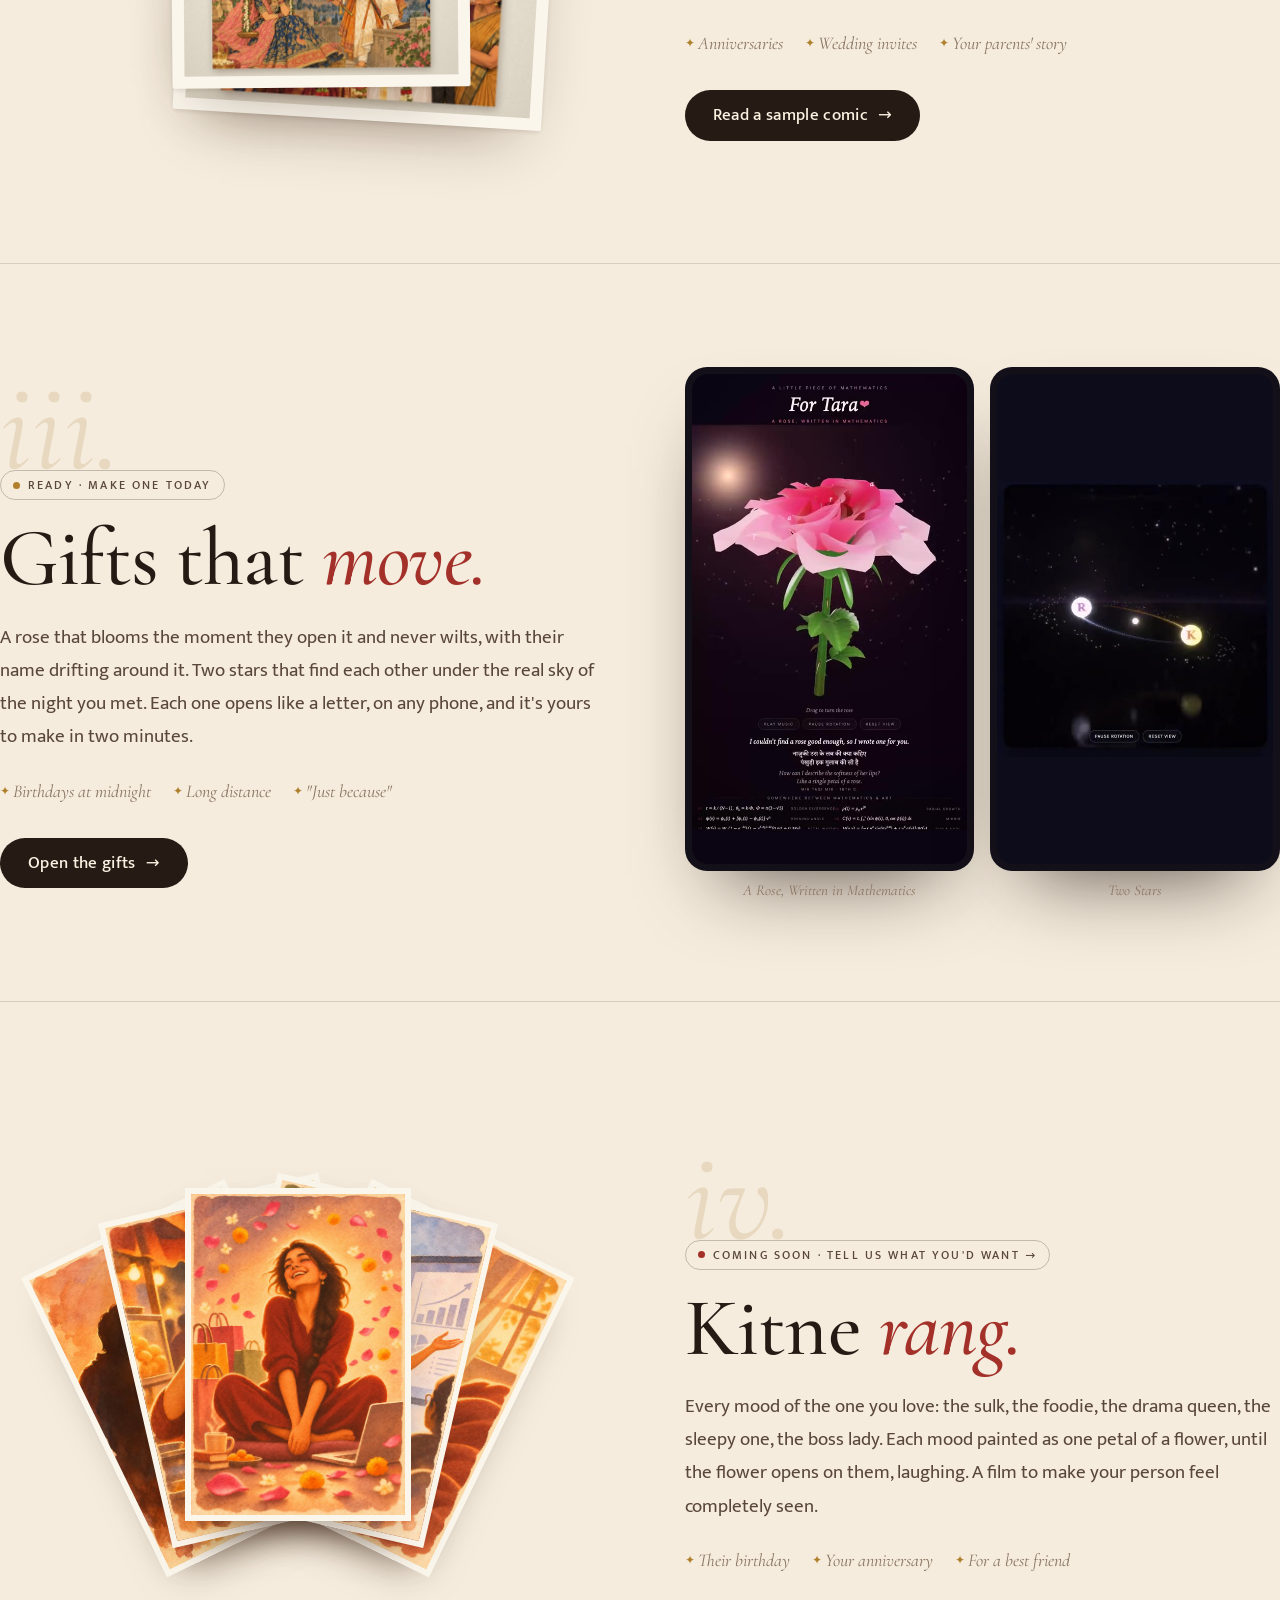
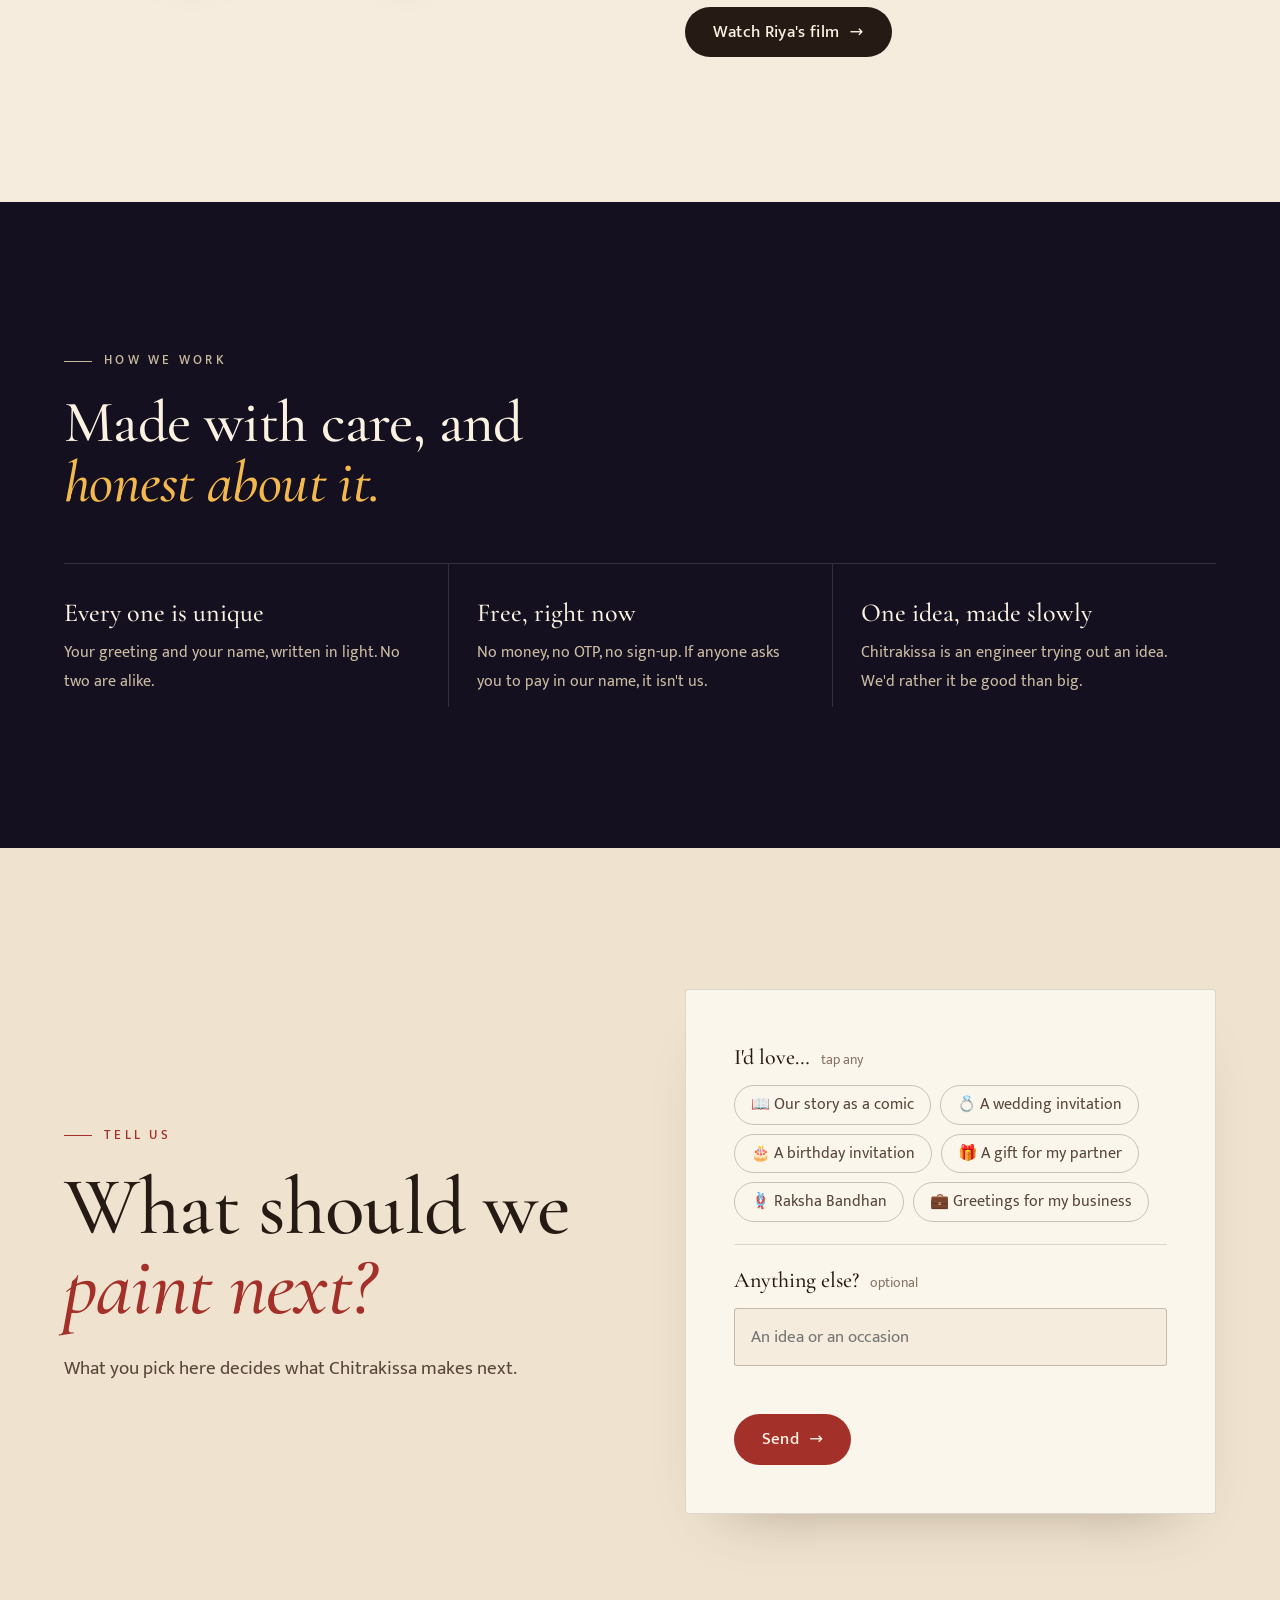
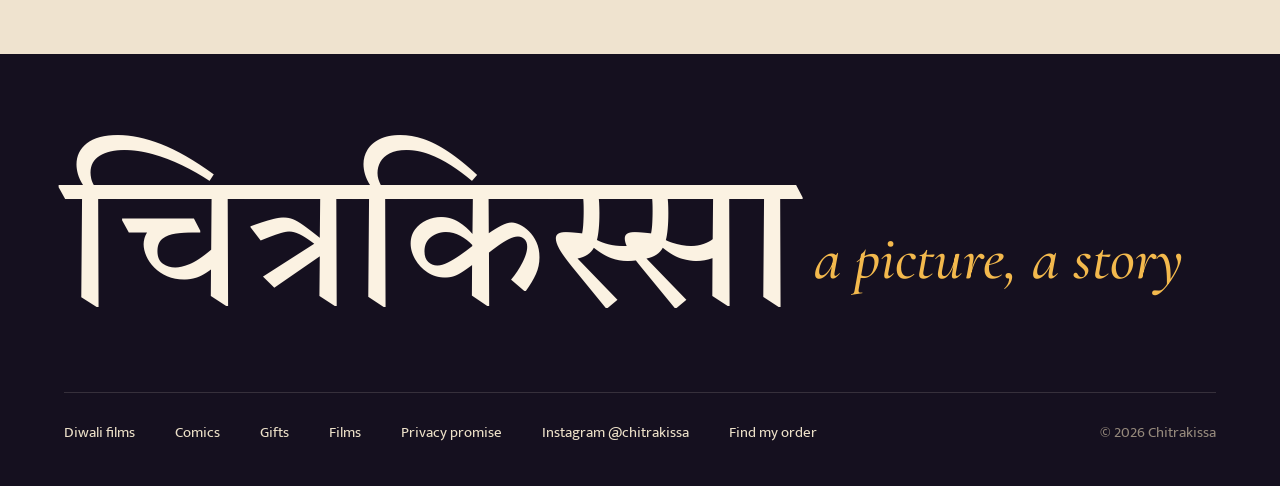
==== commit 05ca9cc6: "Anonymous visit counts; the film banner shows the film's real state" ====
--- a/index.html
+++ b/index.html
@@ -216,5 +216,6 @@
 </div></footer>
 <script src="ck.js"></script>
 <script>new IntersectionObserver(([e], o) => { if (e.isIntersecting) { e.target.classList.add('in'); o.disconnect(); } }, { threshold: .3 }).observe(document.getElementById('fan'));</script>
+<script src="t.js" defer></script>
 </body>
 </html>
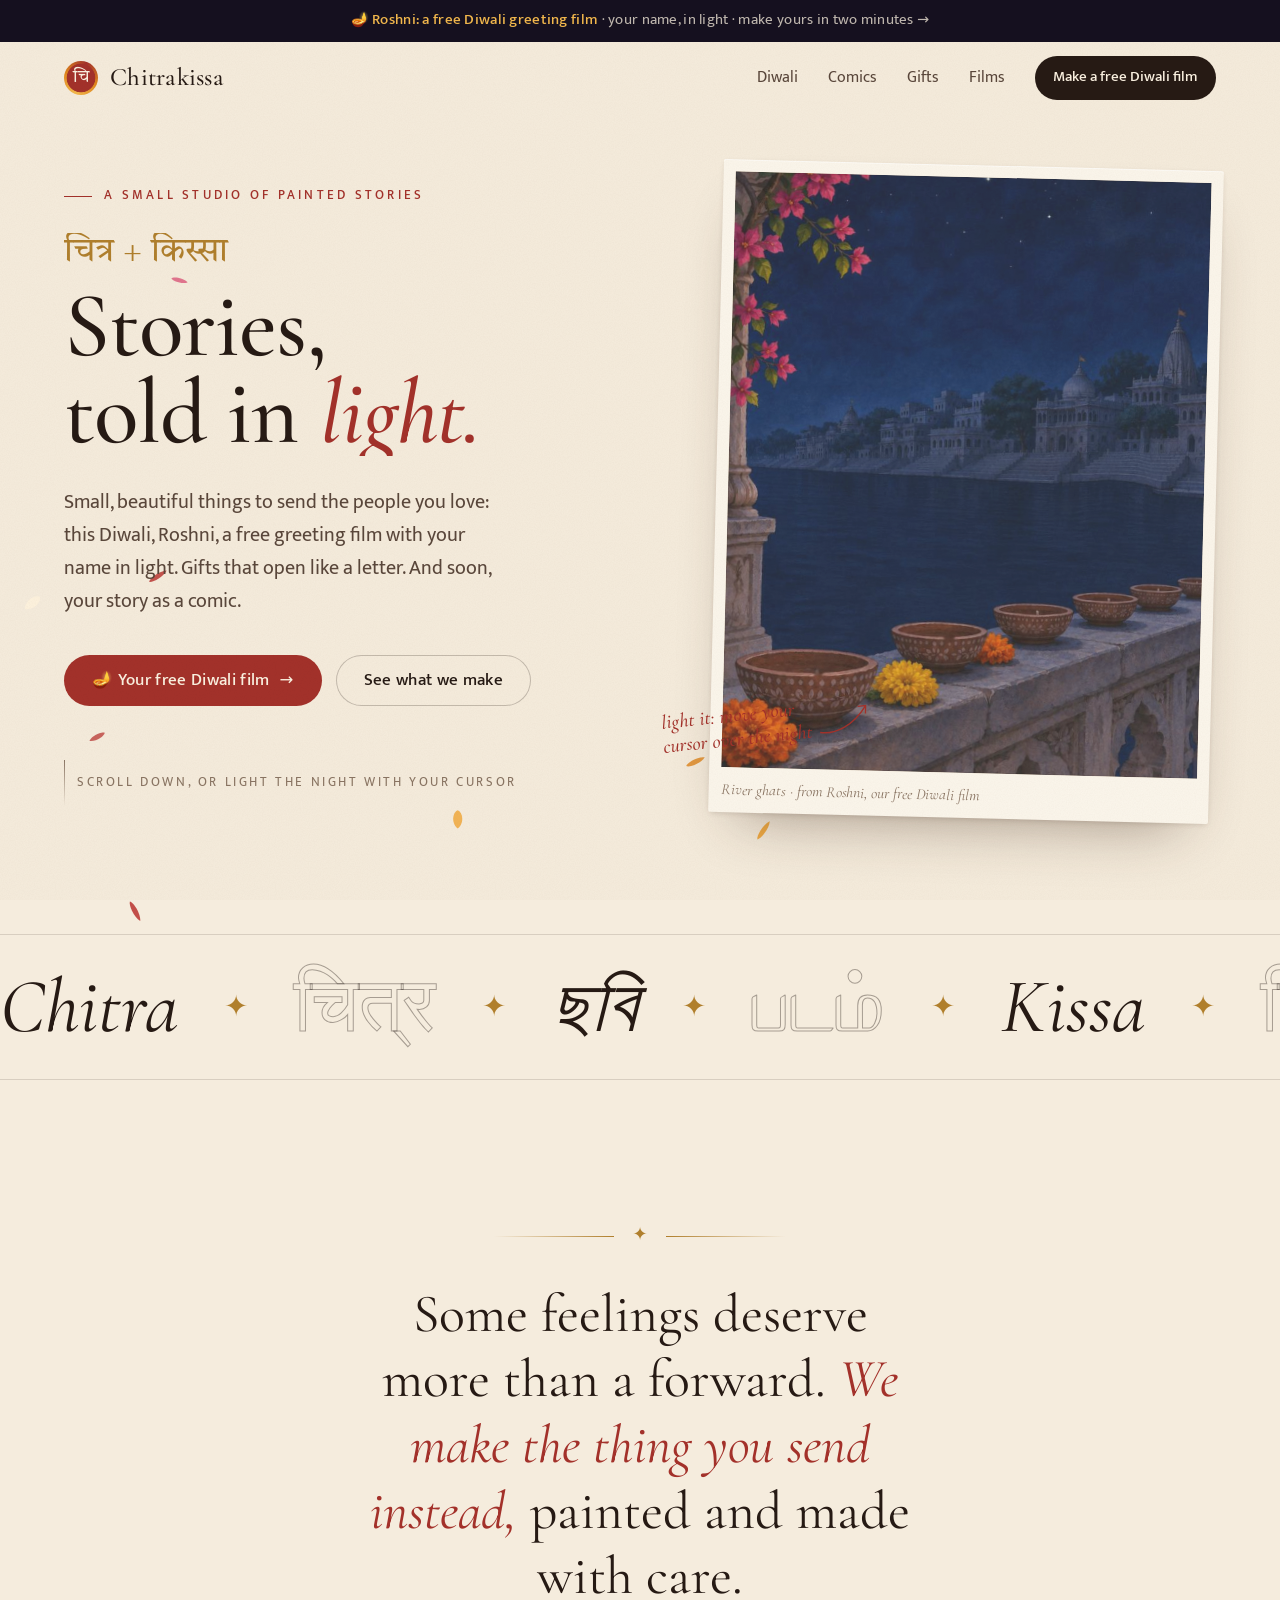
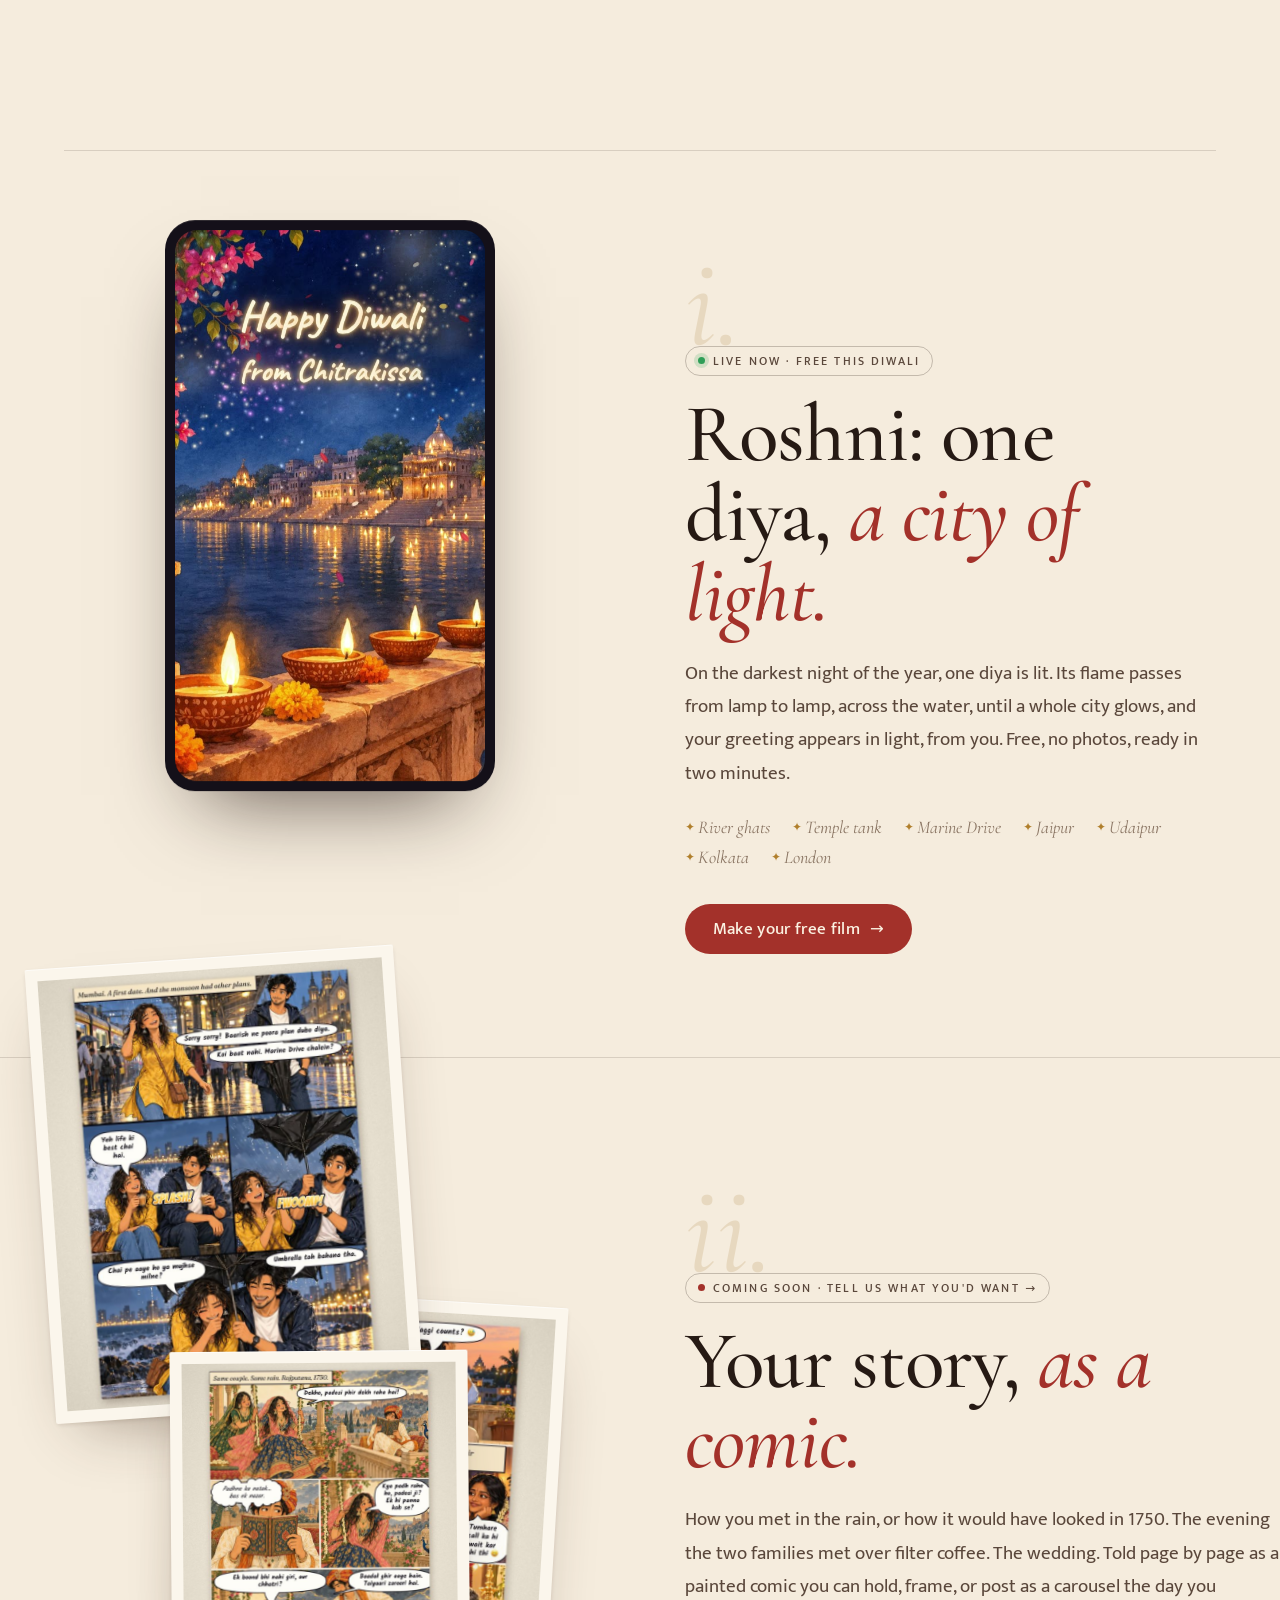
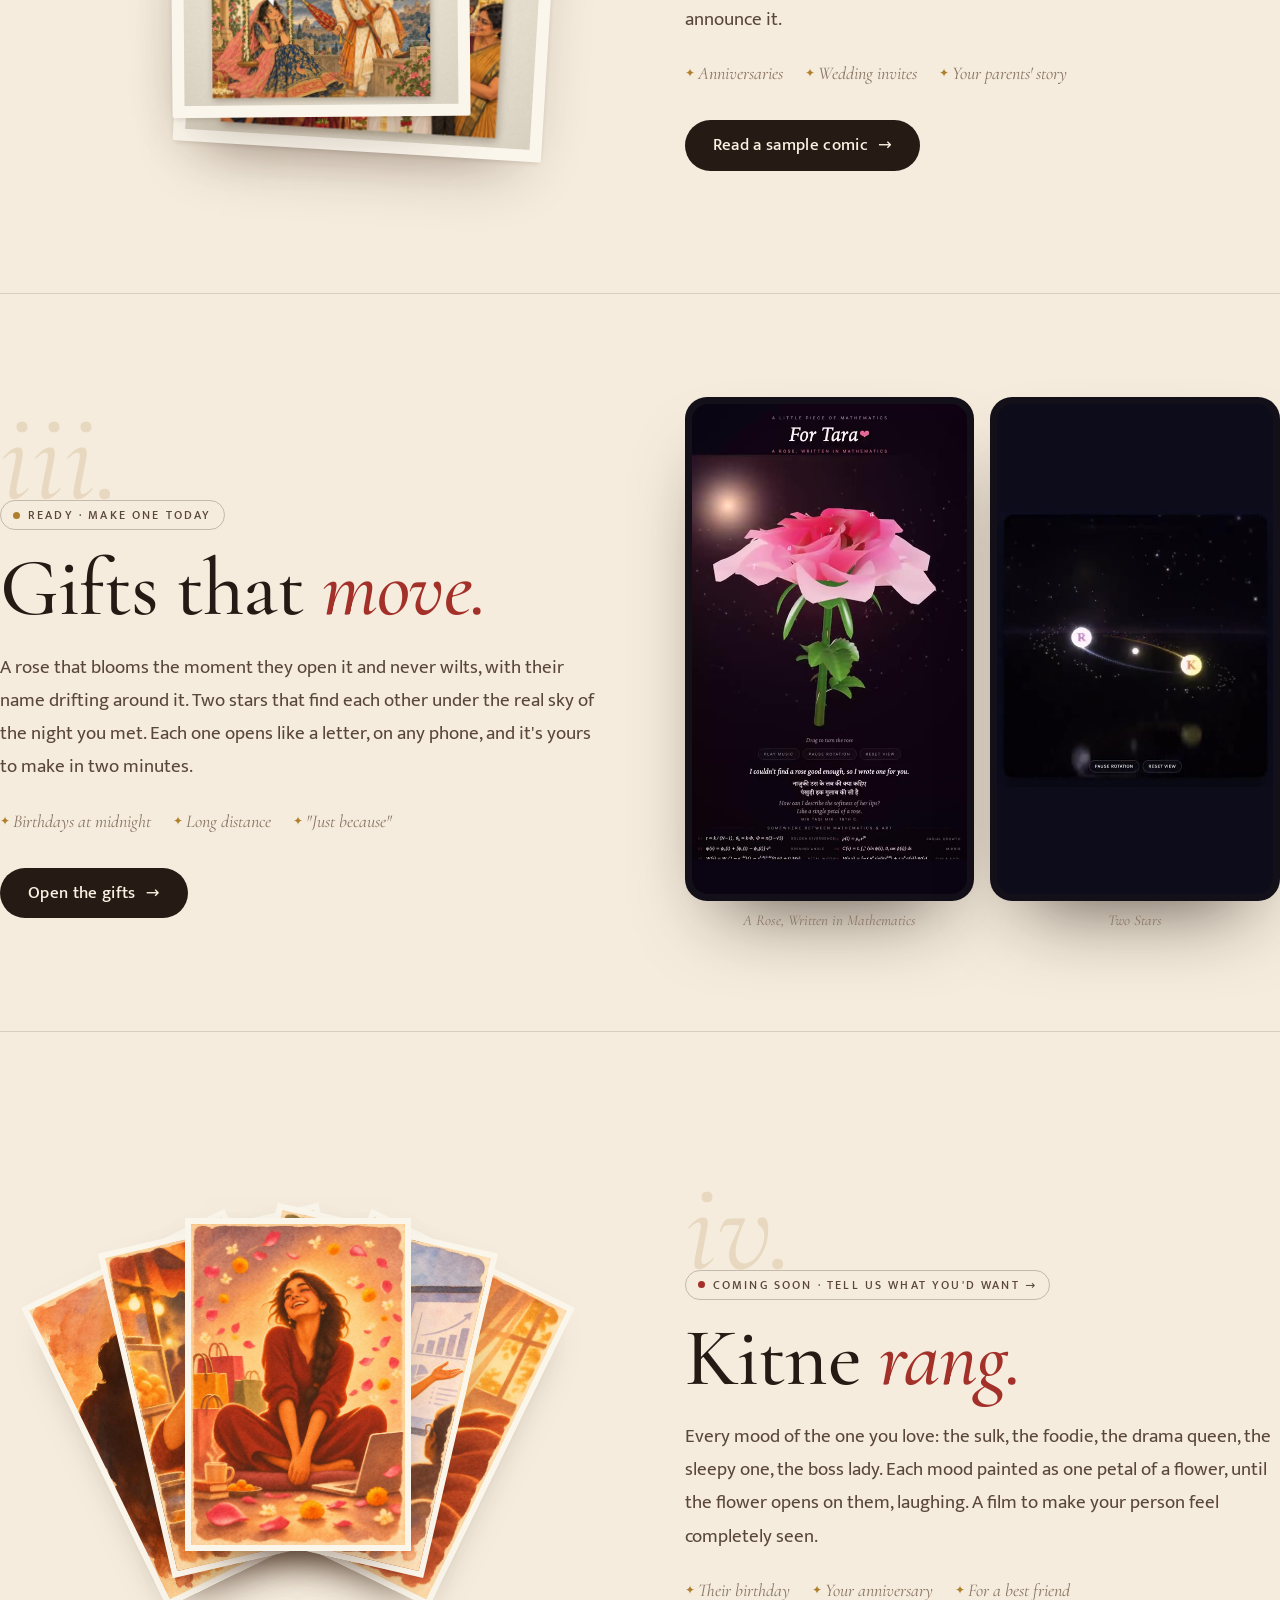
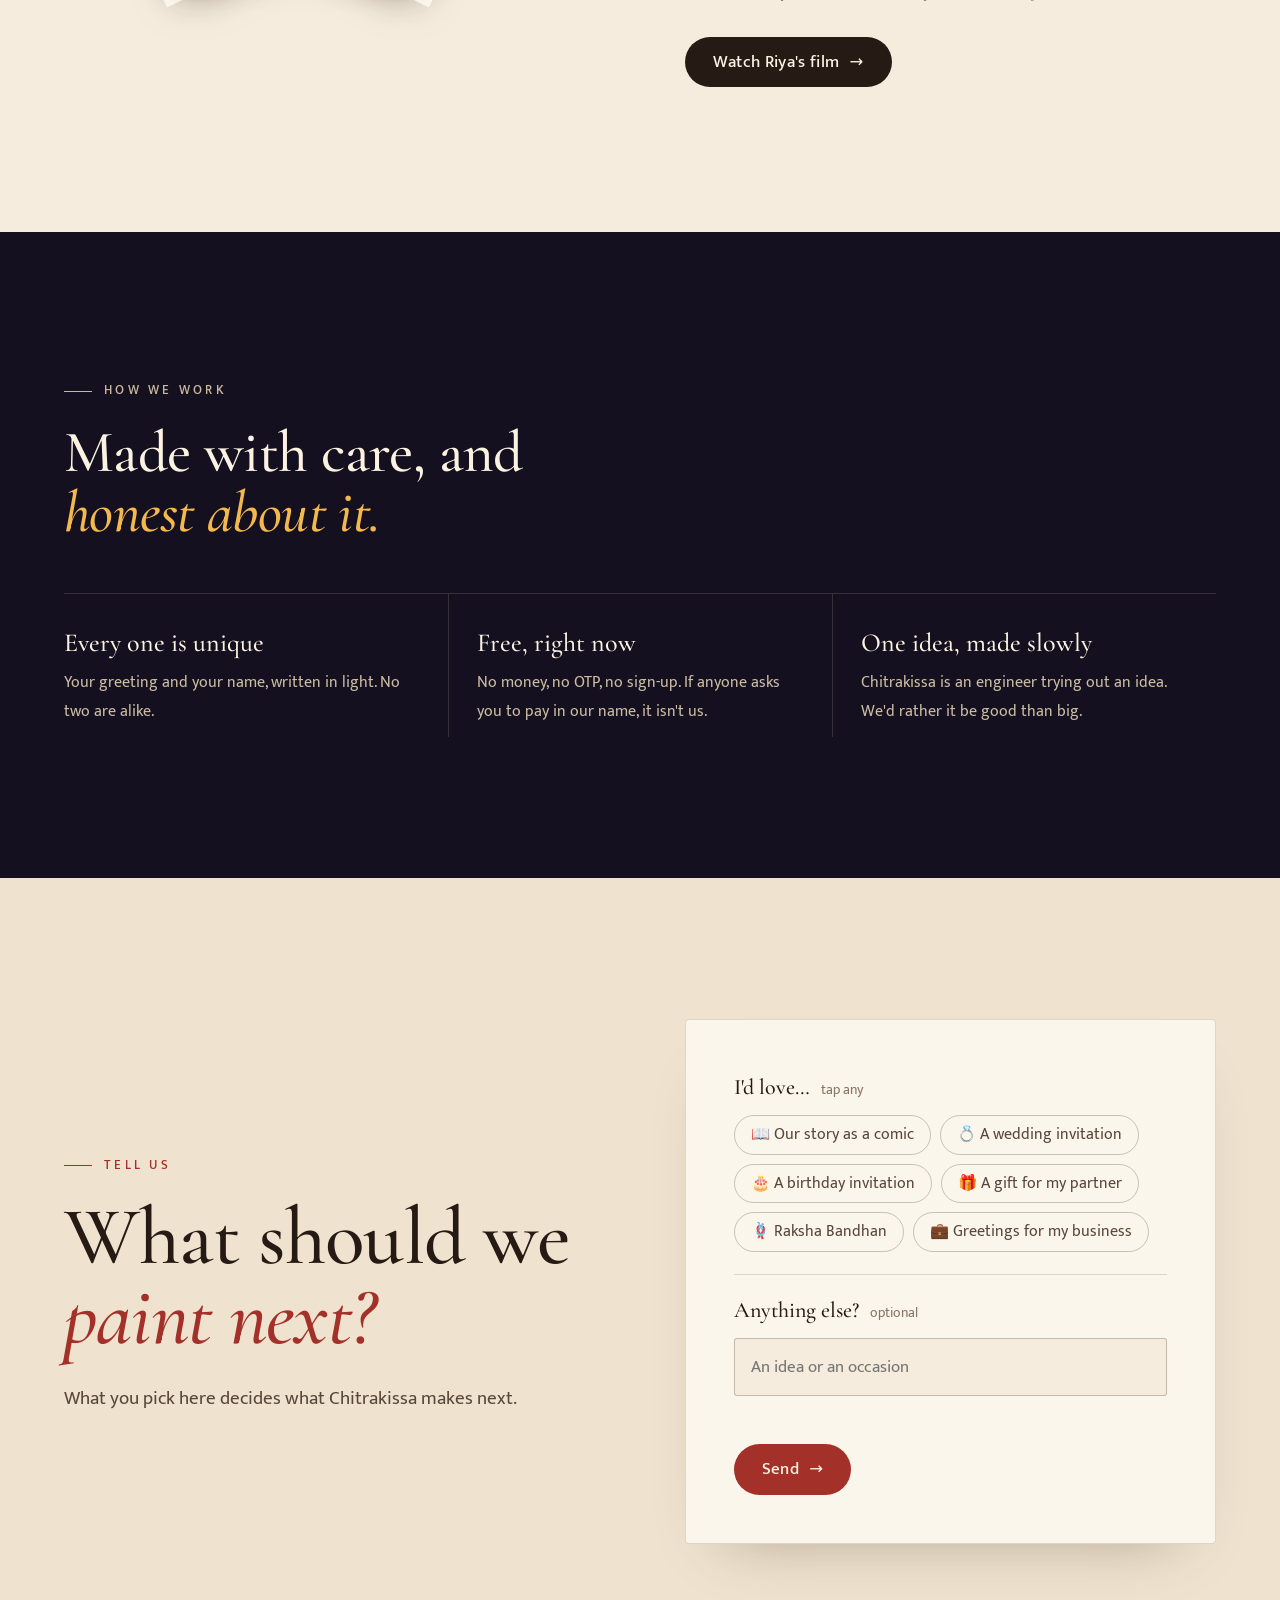
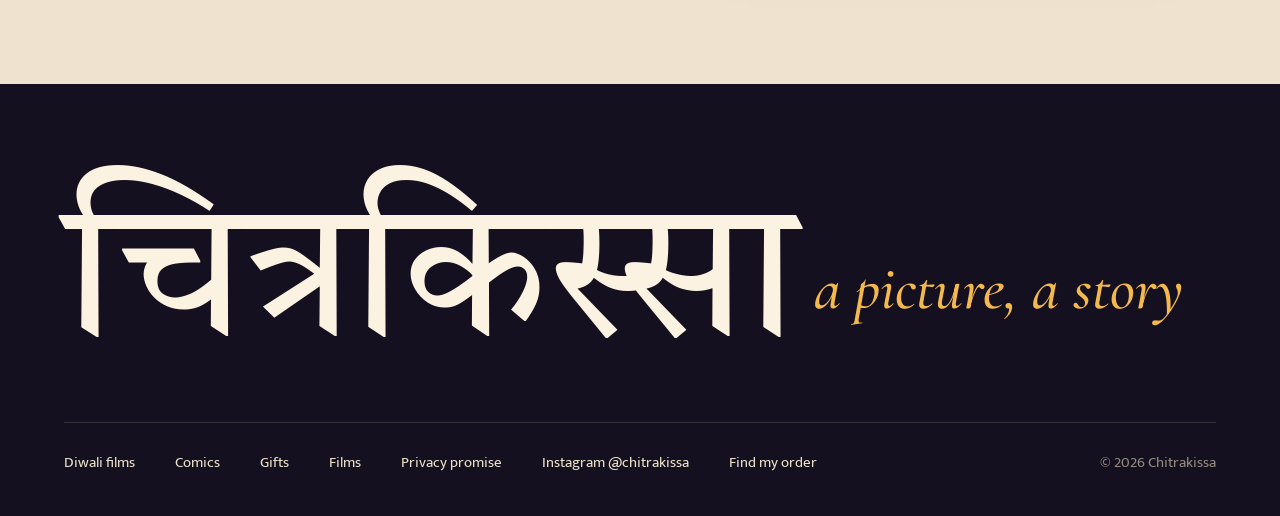
==== commit f02e6957: "Roshni: four new places (Jaipur, Udaipur, Kolkata, London)" ====
--- a/index.html
+++ b/index.html
@@ -127,7 +127,7 @@
       <span class="num">i.</span><span class="tag live">Live now · free this Diwali</span>
       <h2 class="display-l rv">Roshni: one diya, <em>a city of light.</em></h2>
       <p class="body-l rv d1">On the darkest night of the year, one diya is lit. Its flame passes from lamp to lamp, across the water, until a whole city glows, and your greeting appears in light, from you. Free, no photos, ready in two minutes.</p>
-      <div class="for rv d2"><span>River ghats</span><span>Temple tank</span><span>Marine Drive</span></div>
+      <div class="for rv d2"><span>River ghats</span><span>Temple tank</span><span>Marine Drive</span><span>Jaipur</span><span>Udaipur</span><span>Kolkata</span><span>London</span></div>
       <div class="go rv d2"><a class="btn red" href="diwali.html#roshni">Make your free film <span class="ar">→</span></a></div></div>
     </div>
   </article>
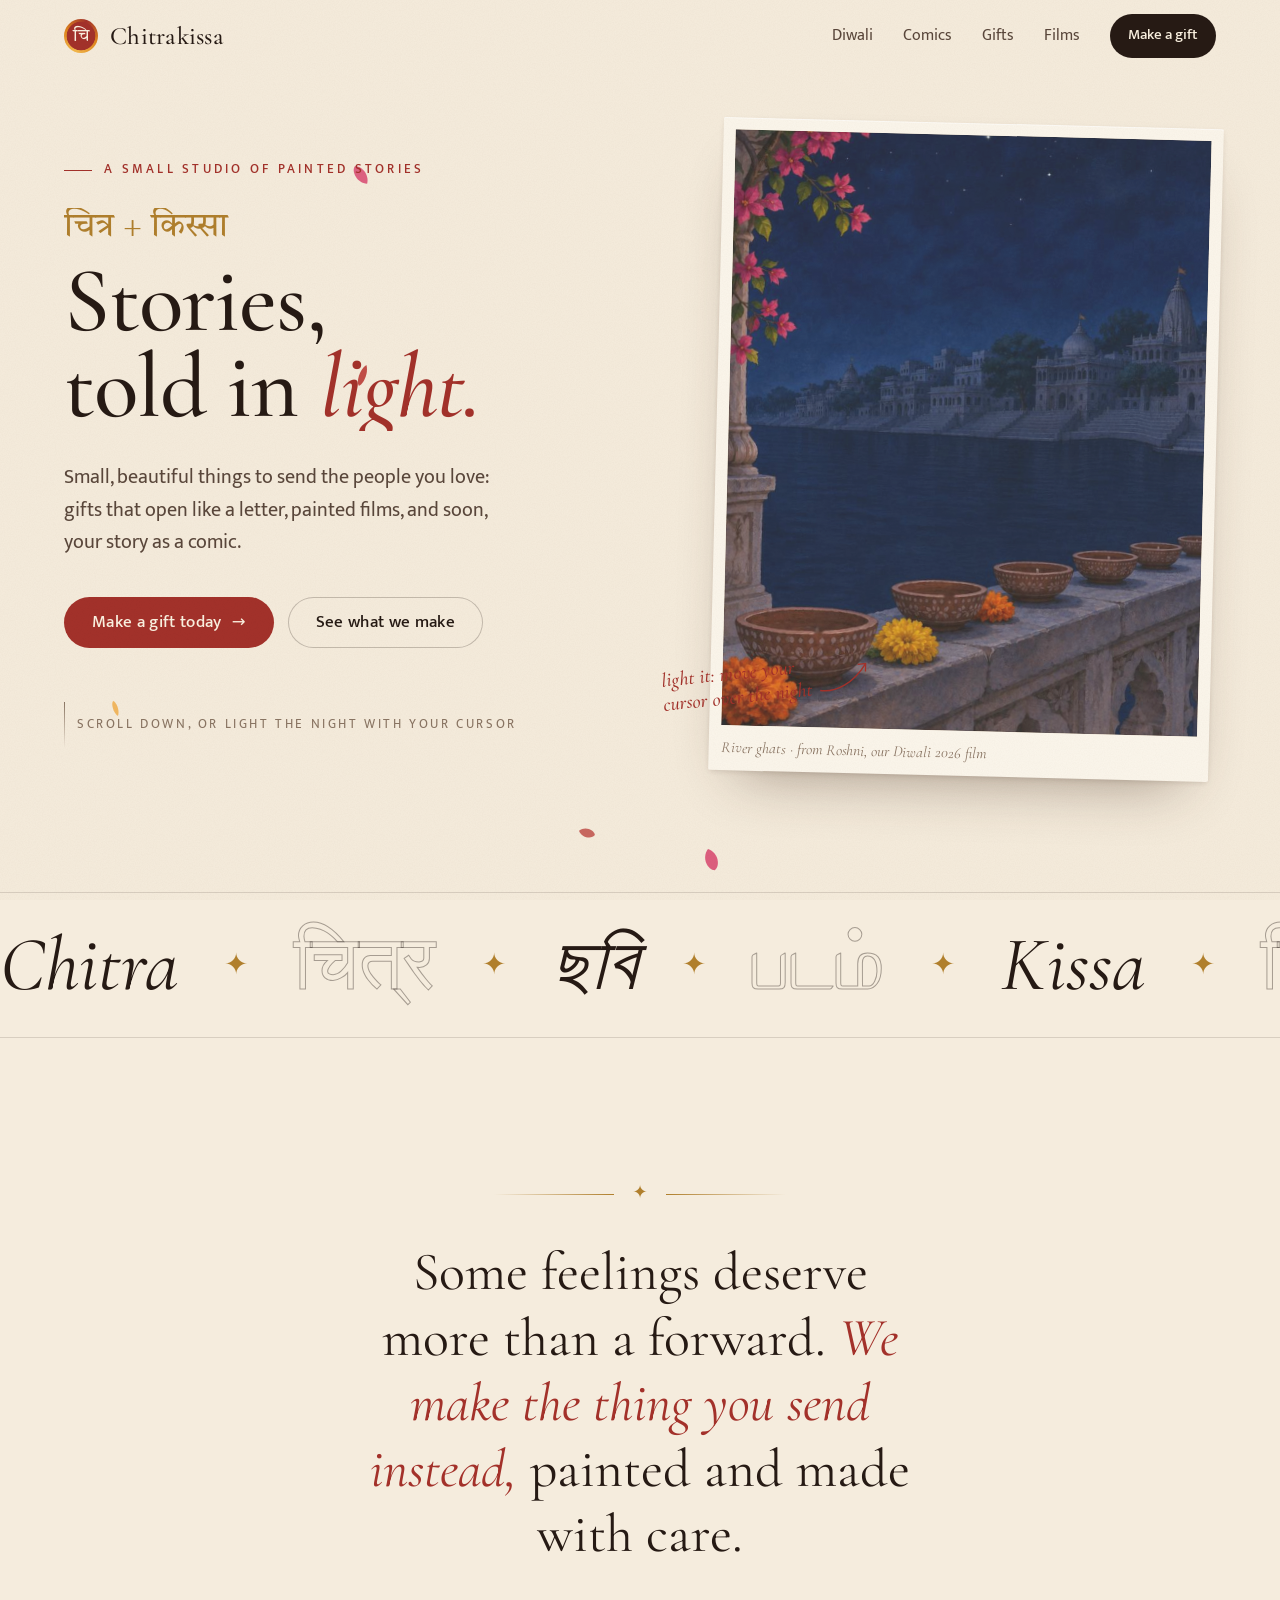
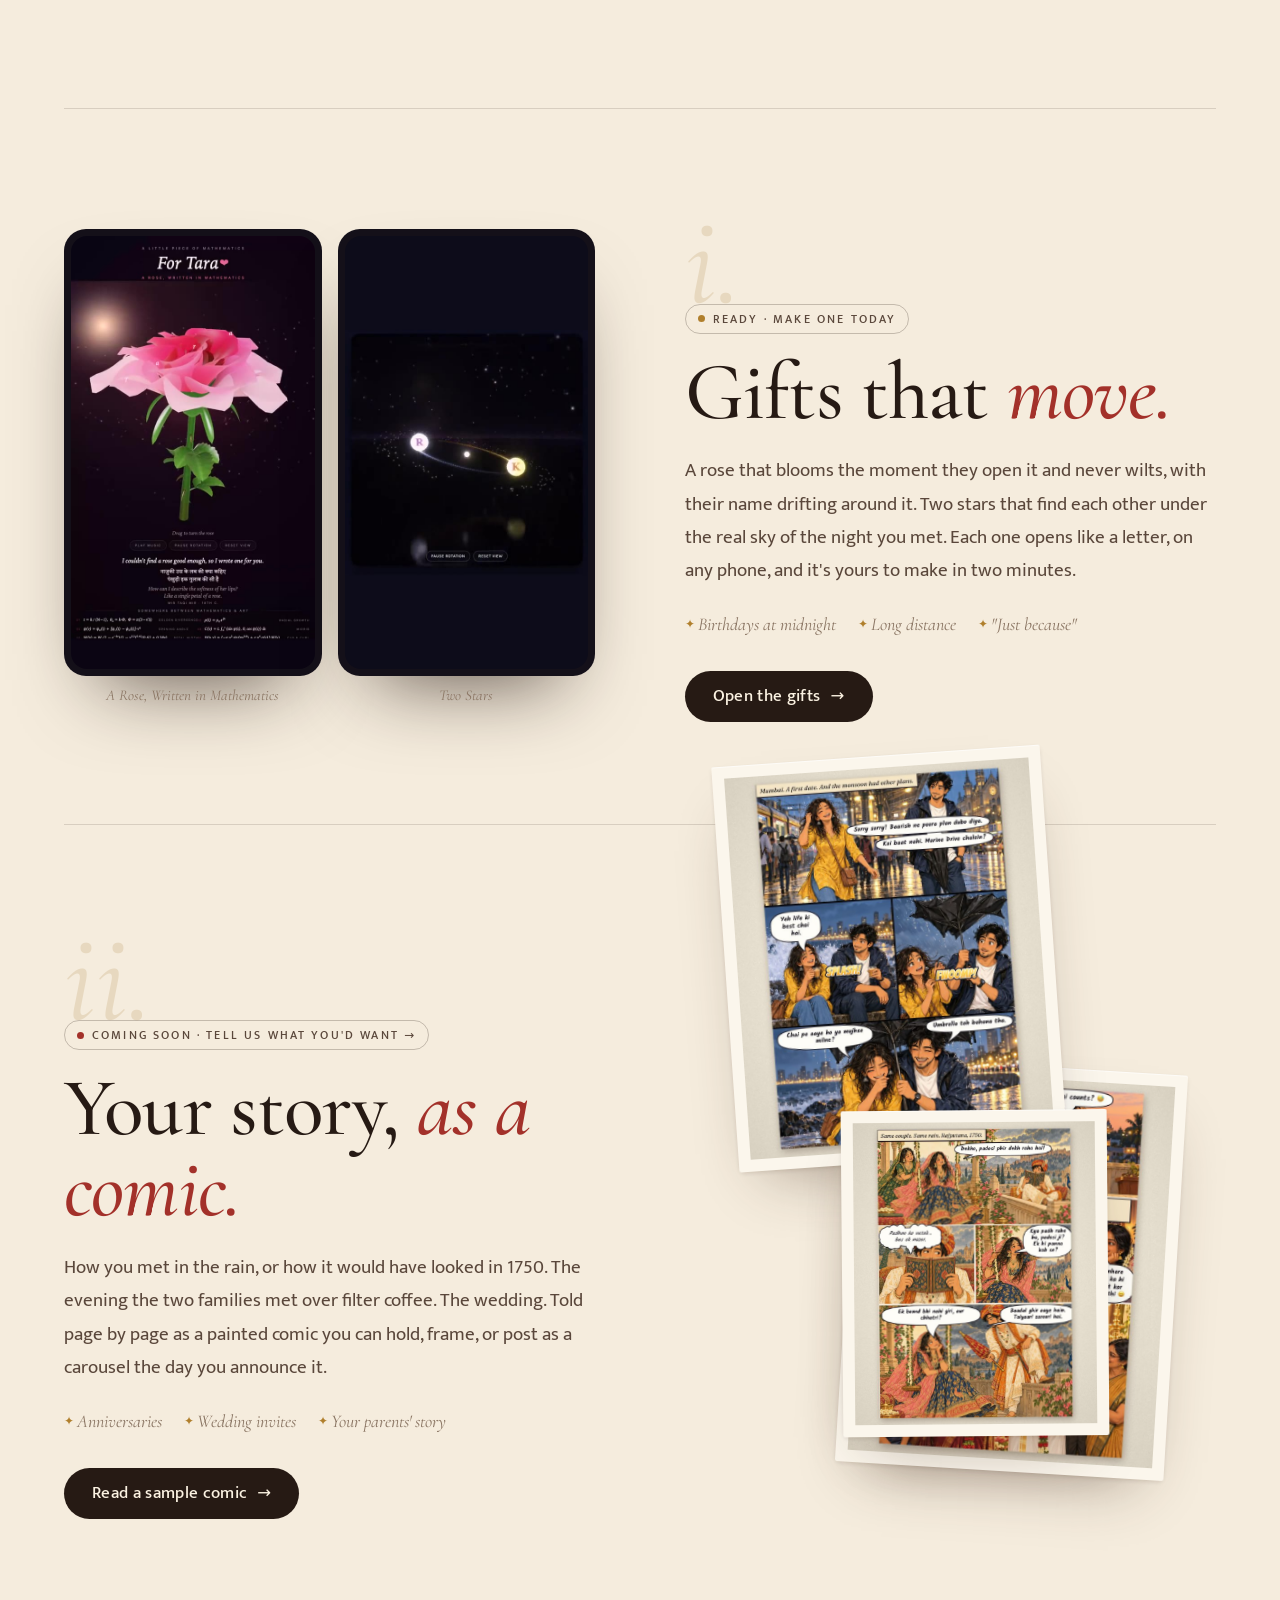
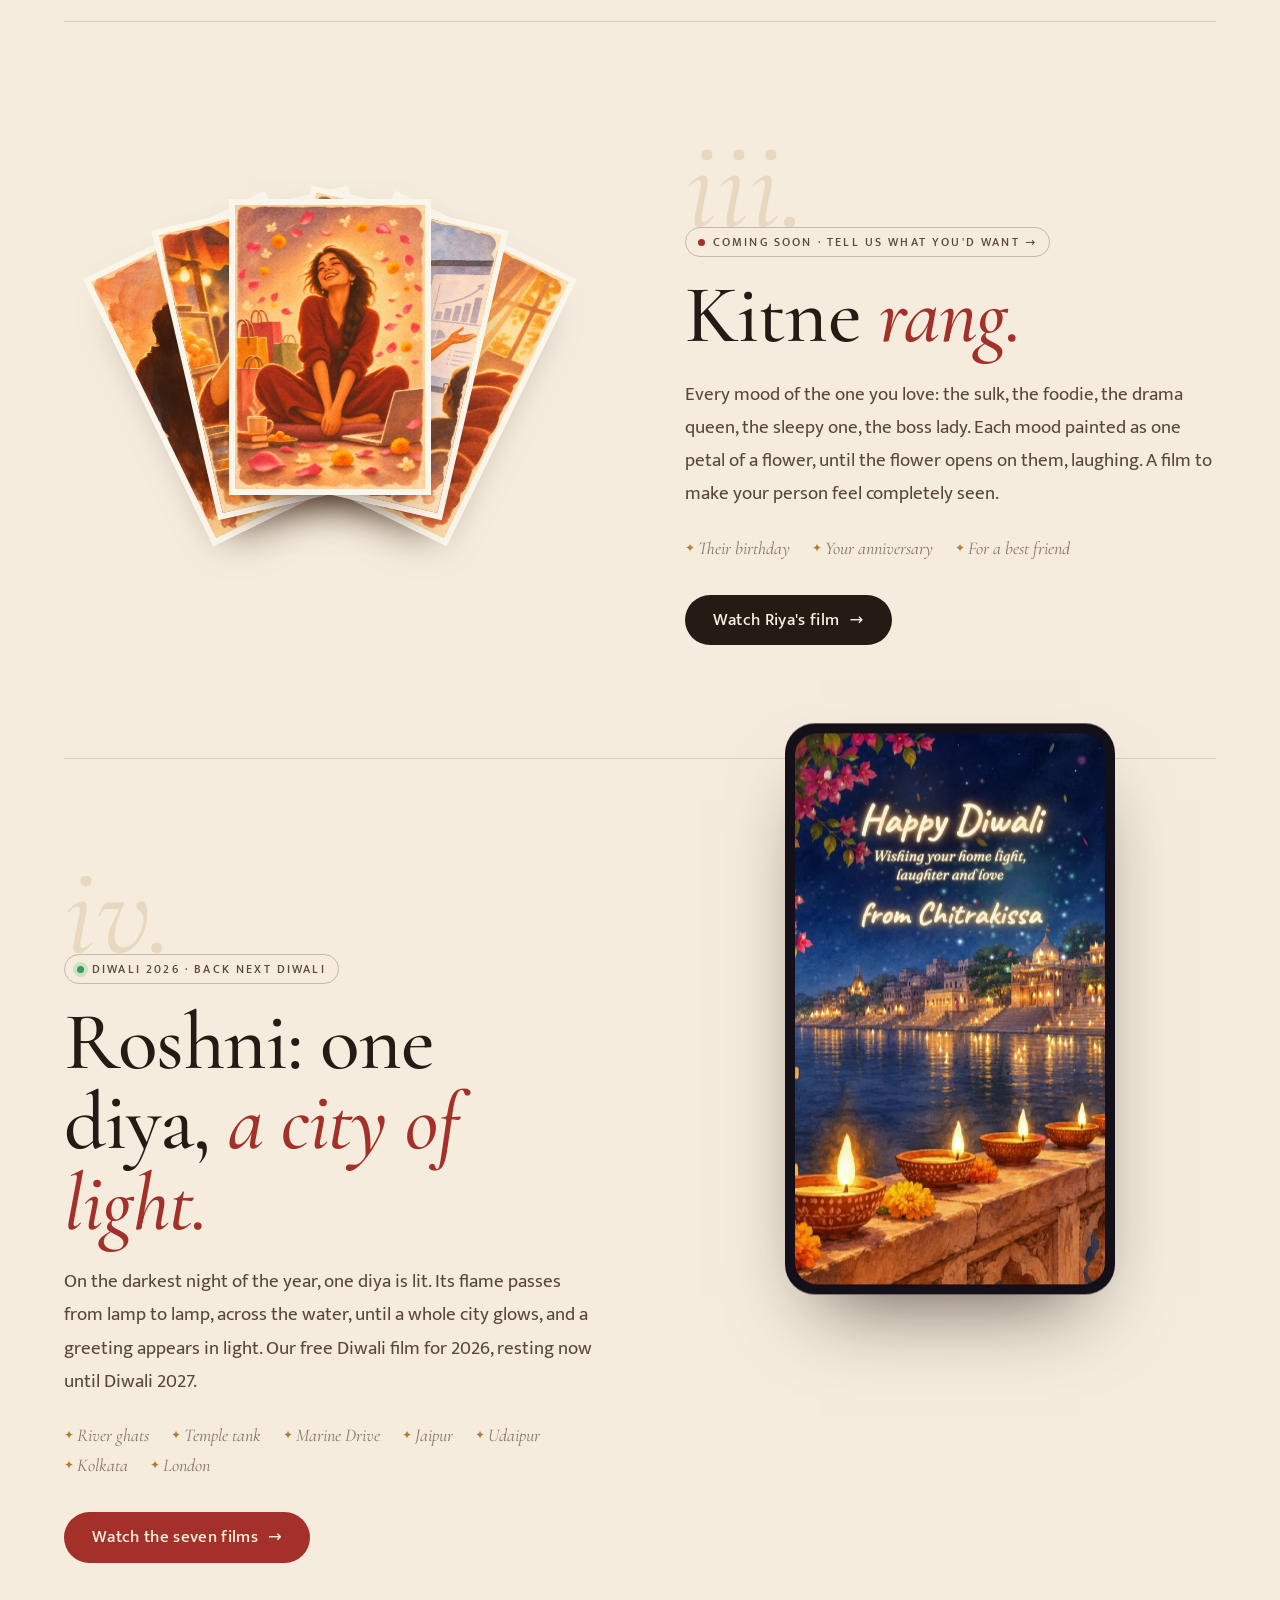
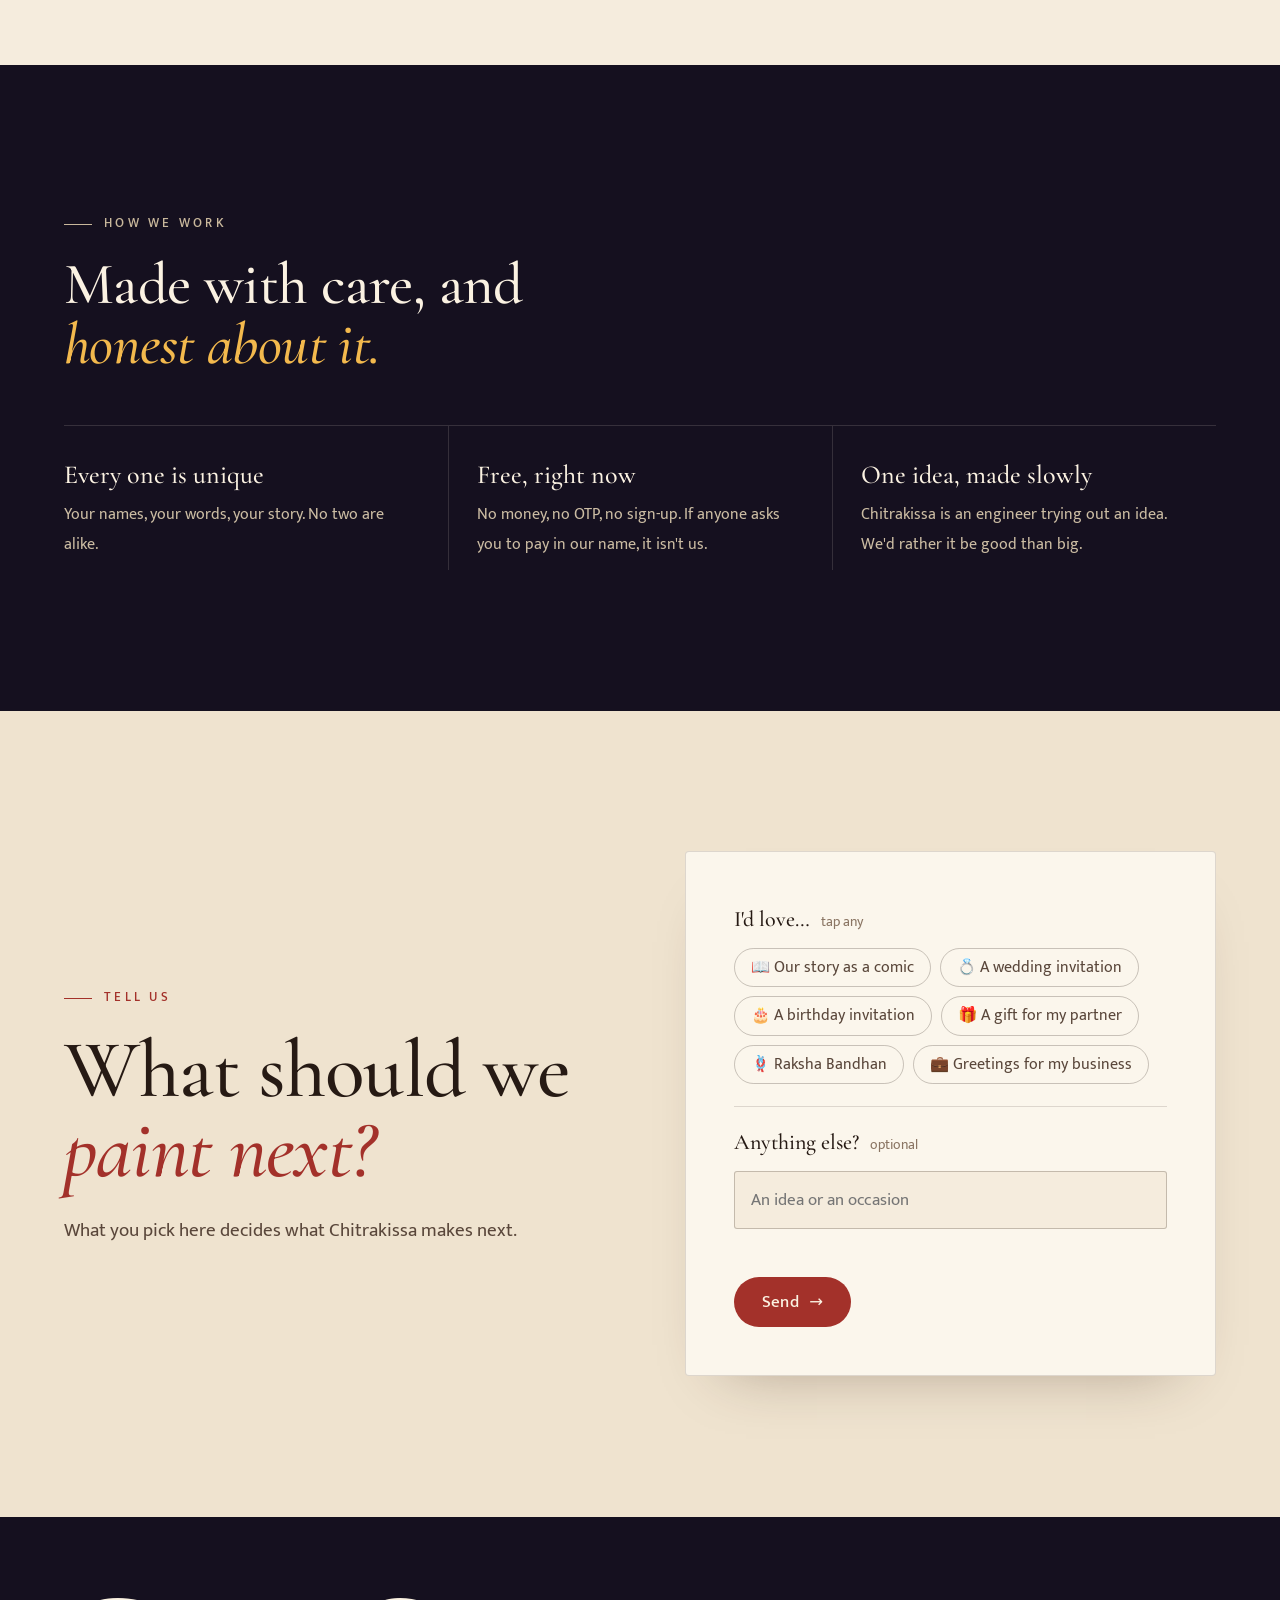
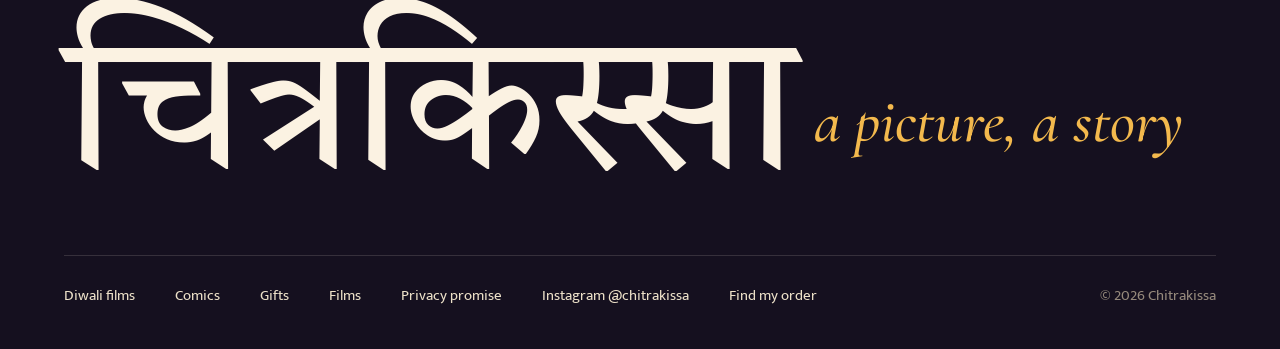
==== commit d6e5d425: "Roshni rests after Diwali 2026: the Diwali page becomes a gallery, gifts lead the home page" ====
--- a/index.html
+++ b/index.html
@@ -4,9 +4,9 @@
 <meta charset="utf-8">
 <meta name="viewport" content="width=device-width, initial-scale=1, viewport-fit=cover">
 <title>Chitrakissa · stories, painted</title>
-<meta name="description" content="Chitrakissa makes small, beautiful things to send the people you love: Roshni, a free Diwali greeting film; gifts that open like a letter; and soon, your story as a comic.">
+<meta name="description" content="Chitrakissa makes small, beautiful things to send the people you love: gifts that open like a letter, painted films, and soon, your story as a comic.">
 <meta property="og:title" content="Chitrakissa · stories, painted">
-<meta property="og:description" content="Painted films, comics and gifts made from the stories of the people you love. Diwali films are free this week.">
+<meta property="og:description" content="Painted films, comics and gifts made from the stories of the people you love.">
 <meta property="og:image" content="media/paint/ayodhya.jpg">
 <meta name="theme-color" content="#f5ecdd">
 <link rel="preconnect" href="https://fonts.googleapis.com"><link rel="preconnect" href="https://fonts.gstatic.com" crossorigin>
@@ -85,25 +85,24 @@
 </style>
 </head>
 <body>
-<a class="ribbon" href="diwali.html#roshni"><b>🪔 Roshni: a free Diwali greeting film</b> <span>· your name, in light · make yours in two minutes →</span></a>
 <header class="nav"><div class="wrap">
   <a class="mark" href="./"><i>चि</i>Chitrakissa</a>
   <button class="menu" aria-label="Menu" aria-expanded="false"><span></span><span></span></button>
-  <nav><a href="diwali.html">Diwali</a><a href="comics.html">Comics</a><a href="gifts.html">Gifts</a><a href="films.html">Films</a><a class="pill" href="diwali.html#roshni">Make a free Diwali film</a></nav>
+  <nav><a href="diwali.html">Diwali</a><a href="comics.html">Comics</a><a href="gifts.html">Gifts</a><a href="films.html">Films</a><a class="pill" href="gifts.html">Make a gift</a></nav>
 </div></header>
 
 <section class="hero" data-petals="12"><div class="wrap grid">
   <div>
     <span class="kicker c rv">A small studio of painted stories</span>
     <h1 class="display-xl lines"><span class="deva"><span>चित्र + किस्सा</span></span><span><span>Stories,</span></span><span><span>told in <em>light.</em></span></span></h1>
-    <p class="lede rv d1">Small, beautiful things to send the people you love: this Diwali, Roshni, a free greeting film with your name in light. Gifts that open like a letter. And soon, your story as a comic.</p>
-    <div class="cta rv d2"><a class="btn red" href="diwali.html">🪔 Your free Diwali film <span class="ar">→</span></a><a class="btn ghost" href="#chapters">See what we make</a></div>
+    <p class="lede rv d1">Small, beautiful things to send the people you love: gifts that open like a letter, painted films, and soon, your story as a comic.</p>
+    <div class="cta rv d2"><a class="btn red" href="gifts.html">Make a gift today <span class="ar">→</span></a><a class="btn ghost" href="#chapters">See what we make</a></div>
     <div class="scrollcue rv d3"><i></i>Scroll down, or light the night with your cursor</div>
   </div>
   <div class="easel rv d1">
     <div class="frame tilt-r">
-      <div class="canvas" data-mode="light" data-painter="media/paint/roshni_north_lit.jpg|media/paint/roshni_north_dark.jpg|River ghats · from Roshni, our free Diwali film|.22,.74; media/paint/roshni_south_lit.jpg|media/paint/roshni_south_dark.jpg|Temple tank · from Roshni, our free Diwali film|.84,.79; media/paint/roshni_west_lit.jpg|media/paint/roshni_west_dark.jpg|Marine Drive · from Roshni, our free Diwali film|.96,.74" role="img" aria-label="A dark Diwali night lighting up lamp by lamp"></div>
-      <figcaption data-cap>River ghats · from Roshni, our free Diwali film</figcaption>
+      <div class="canvas" data-mode="light" data-painter="media/paint/roshni_north_lit.jpg|media/paint/roshni_north_dark.jpg|River ghats · from Roshni, our Diwali 2026 film|.22,.74; media/paint/roshni_south_lit.jpg|media/paint/roshni_south_dark.jpg|Temple tank · from Roshni, our Diwali 2026 film|.84,.79; media/paint/roshni_west_lit.jpg|media/paint/roshni_west_dark.jpg|Marine Drive · from Roshni, our Diwali 2026 film|.96,.74" role="img" aria-label="A dark Diwali night lighting up lamp by lamp"></div>
+      <figcaption data-cap>River ghats · from Roshni, our Diwali 2026 film</figcaption>
     </div>
     <div class="note" aria-hidden="true">light it: move your<br>cursor over the night<svg viewBox="0 0 54 40" fill="none" stroke="currentColor" stroke-width="1.4"><path d="M2 30 C 18 34, 36 26, 50 8"/><path d="M42 8 L50 8 L49 16"/></svg></div>
   </div>
@@ -122,13 +121,16 @@
 
 <div id="chapters" class="wrap">
   <article class="chapter">
-    <div class="art rv"><div class="phone" data-px=".05"><video data-auto src="media/roshni_north.mp4" poster="media/roshni_north.jpg" muted loop playsinline preload="none"></video></div></div>
-    <div>
-      <span class="num">i.</span><span class="tag live">Live now · free this Diwali</span>
-      <h2 class="display-l rv">Roshni: one diya, <em>a city of light.</em></h2>
-      <p class="body-l rv d1">On the darkest night of the year, one diya is lit. Its flame passes from lamp to lamp, across the water, until a whole city glows, and your greeting appears in light, from you. Free, no photos, ready in two minutes.</p>
-      <div class="for rv d2"><span>River ghats</span><span>Temple tank</span><span>Marine Drive</span><span>Jaipur</span><span>Udaipur</span><span>Kolkata</span><span>London</span></div>
-      <div class="go rv d2"><a class="btn red" href="diwali.html#roshni">Make your free film <span class="ar">→</span></a></div></div>
+    <div class="art rv"><div class="duo">
+      <div><div class="phone"><video data-auto src="media/gift_rose.mp4" poster="media/gift_rose.jpg" muted loop playsinline preload="none"></video></div><p>A Rose, Written in Mathematics</p></div>
+      <div><div class="phone"><video data-auto src="media/gift_stars.mp4" poster="media/gift_stars.jpg" muted loop playsinline preload="none"></video></div><p>Two Stars</p></div>
+    </div></div>
+    <div>
+      <span class="num">i.</span><span class="tag ready">Ready · make one today</span>
+      <h2 class="display-l rv">Gifts that <em>move.</em></h2>
+      <p class="body-l rv d1">A rose that blooms the moment they open it and never wilts, with their name drifting around it. Two stars that find each other under the real sky of the night you met. Each one opens like a letter, on any phone, and it's yours to make in two minutes.</p>
+      <div class="for rv d2"><span>Birthdays at midnight</span><span>Long distance</span><span>"Just because"</span></div>
+      <div class="go rv d2"><a class="btn" href="gifts.html">Open the gifts <span class="ar">→</span></a></div>
     </div>
   </article>
 
@@ -148,38 +150,35 @@
   </article>
 
   <article class="chapter">
-    <div class="art rv"><div class="duo">
-      <div><div class="phone"><video data-auto src="media/gift_rose.mp4" poster="media/gift_rose.jpg" muted loop playsinline preload="none"></video></div><p>A Rose, Written in Mathematics</p></div>
-      <div><div class="phone"><video data-auto src="media/gift_stars.mp4" poster="media/gift_stars.jpg" muted loop playsinline preload="none"></video></div><p>Two Stars</p></div>
-    </div></div>
-    <div>
-      <span class="num">iii.</span><span class="tag ready">Ready · make one today</span>
-      <h2 class="display-l rv">Gifts that <em>move.</em></h2>
-      <p class="body-l rv d1">A rose that blooms the moment they open it and never wilts, with their name drifting around it. Two stars that find each other under the real sky of the night you met. Each one opens like a letter, on any phone, and it's yours to make in two minutes.</p>
-      <div class="for rv d2"><span>Birthdays at midnight</span><span>Long distance</span><span>"Just because"</span></div>
-      <div class="go rv d2"><a class="btn" href="gifts.html">Open the gifts <span class="ar">→</span></a></div>
-    </div>
-  </article>
-
-  <article class="chapter">
     <div class="art rv"><div class="fan" id="fan">
       <img style="--i:-2" src="media/moods/m02.jpg" alt="" loading="lazy"><img style="--i:-1" src="media/moods/m07.jpg" alt="" loading="lazy"><img style="--i:2" src="media/moods/m09.jpg" alt="" loading="lazy"><img style="--i:1" src="media/moods/m10.jpg" alt="" loading="lazy"><img class="mid" style="--i:0" src="media/moods/centre.jpg" alt="Riya at the centre of her moods" loading="lazy">
     </div></div>
     <div>
-      <span class="num">iv.</span><a class="tag soon" href="films.html#tell" style="text-decoration:none">Coming soon · tell us what you'd want →</a>
+      <span class="num">iii.</span><a class="tag soon" href="films.html#tell" style="text-decoration:none">Coming soon · tell us what you'd want →</a>
       <h2 class="display-l rv">Kitne <em>rang.</em></h2>
       <p class="body-l rv d1">Every mood of the one you love: the sulk, the foodie, the drama queen, the sleepy one, the boss lady. Each mood painted as one petal of a flower, until the flower opens on them, laughing. A film to make your person feel completely seen.</p>
       <div class="for rv d2"><span>Their birthday</span><span>Your anniversary</span><span>For a best friend</span></div>
       <div class="go rv d2"><a class="btn" href="films.html">Watch Riya's film <span class="ar">→</span></a></div>
     </div>
   </article>
+
+  <article class="chapter">
+    <div class="art rv"><div class="phone" data-px=".05"><video data-auto src="media/roshni_north.mp4" poster="media/roshni_north.jpg" muted loop playsinline preload="none"></video></div></div>
+    <div>
+      <span class="num">iv.</span><span class="tag live">Diwali 2026 · back next Diwali</span>
+      <h2 class="display-l rv">Roshni: one diya, <em>a city of light.</em></h2>
+      <p class="body-l rv d1">On the darkest night of the year, one diya is lit. Its flame passes from lamp to lamp, across the water, until a whole city glows, and a greeting appears in light. Our free Diwali film for 2026, resting now until Diwali 2027.</p>
+      <div class="for rv d2"><span>River ghats</span><span>Temple tank</span><span>Marine Drive</span><span>Jaipur</span><span>Udaipur</span><span>Kolkata</span><span>London</span></div>
+      <div class="go rv d2"><a class="btn red" href="diwali.html">Watch the seven films <span class="ar">→</span></a></div></div>
+    </div>
+  </article>
 </div>
 
 <section class="night pad"><div class="wrap">
   <span class="kicker">How we work</span>
   <h2 class="display-m" style="margin:20px 0 50px;max-width:18ch">Made with care, and <em>honest about it.</em></h2>
   <div class="promises">
-    <div class="rv"><b>Every one is unique</b><span>Your greeting and your name, written in light. No two are alike.</span></div>
+    <div class="rv"><b>Every one is unique</b><span>Your names, your words, your story. No two are alike.</span></div>
     <div class="rv d1"><b>Free, right now</b><span>No money, no OTP, no sign-up. If anyone asks you to pay in our name, it isn't us.</span></div>
     <div class="rv d2"><b>One idea, made slowly</b><span>Chitrakissa is an engineer trying out an idea. We'd rather it be good than big.</span></div>
   </div>
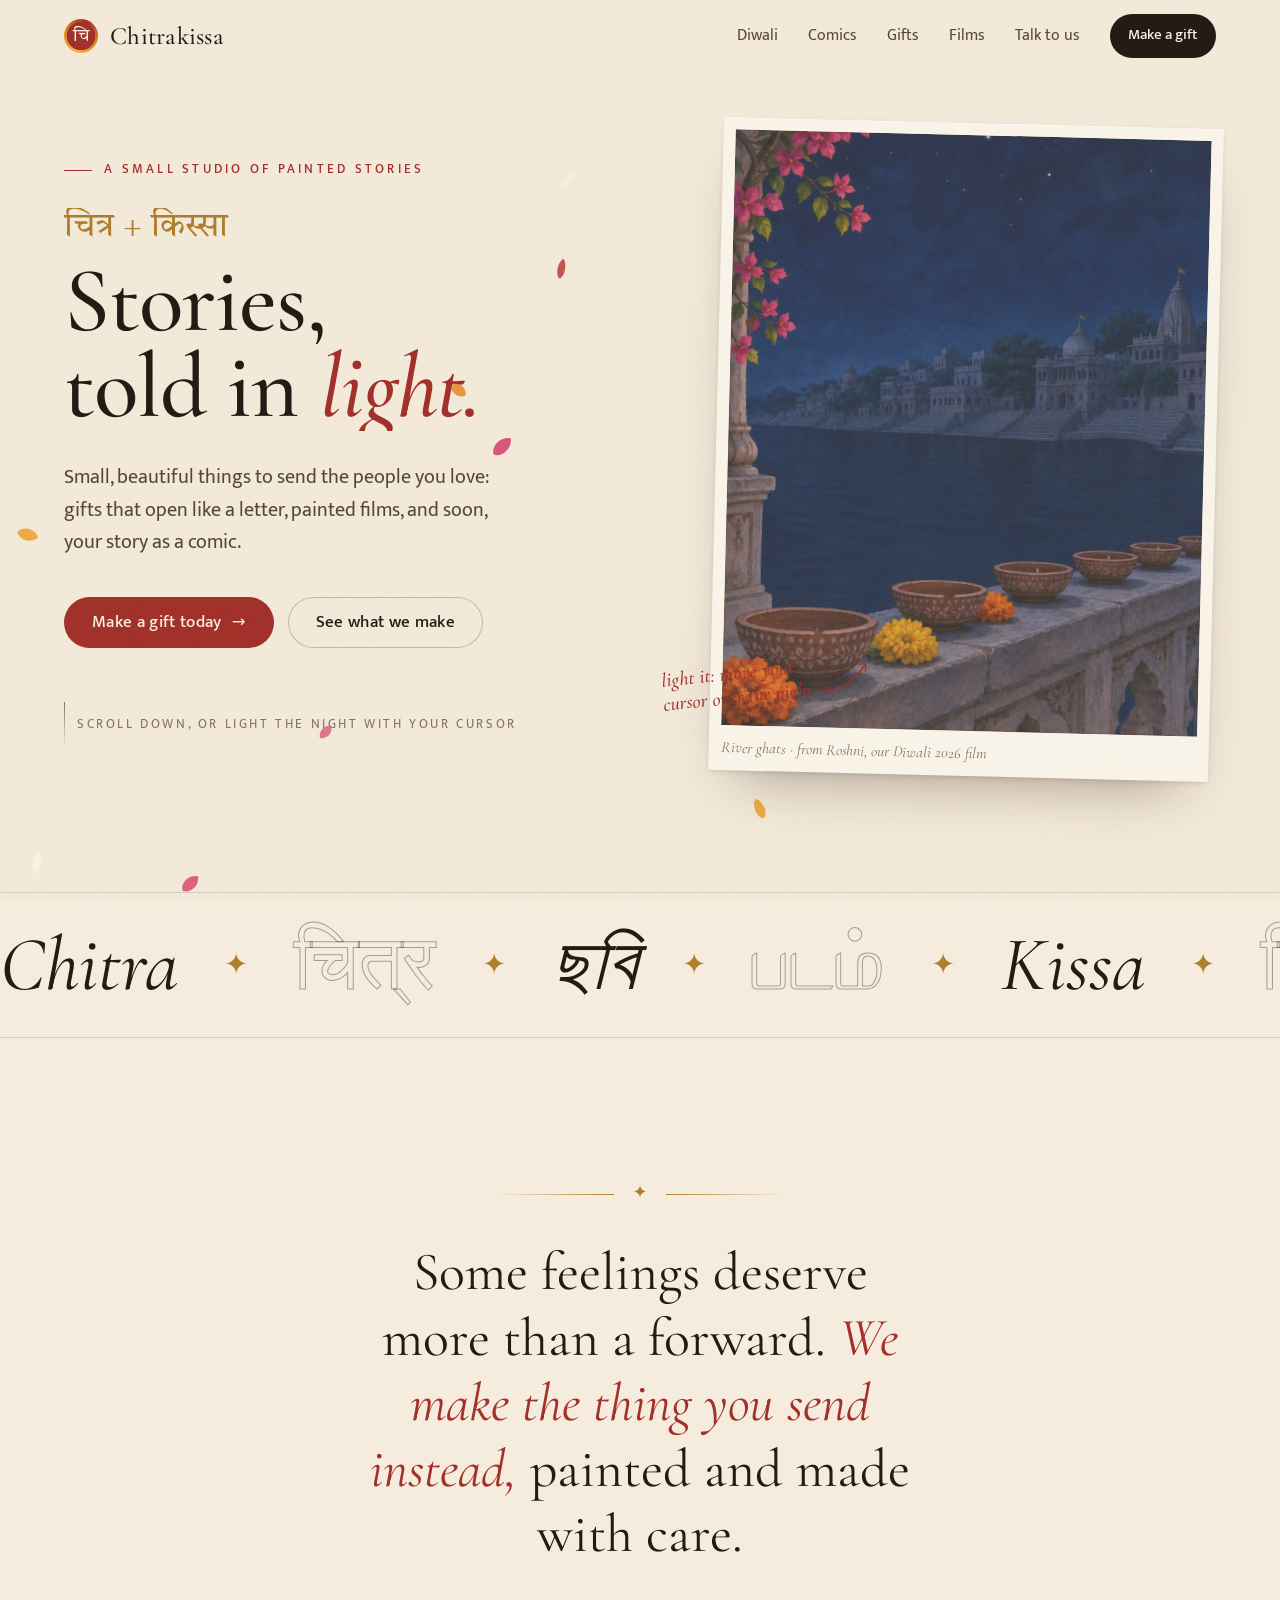
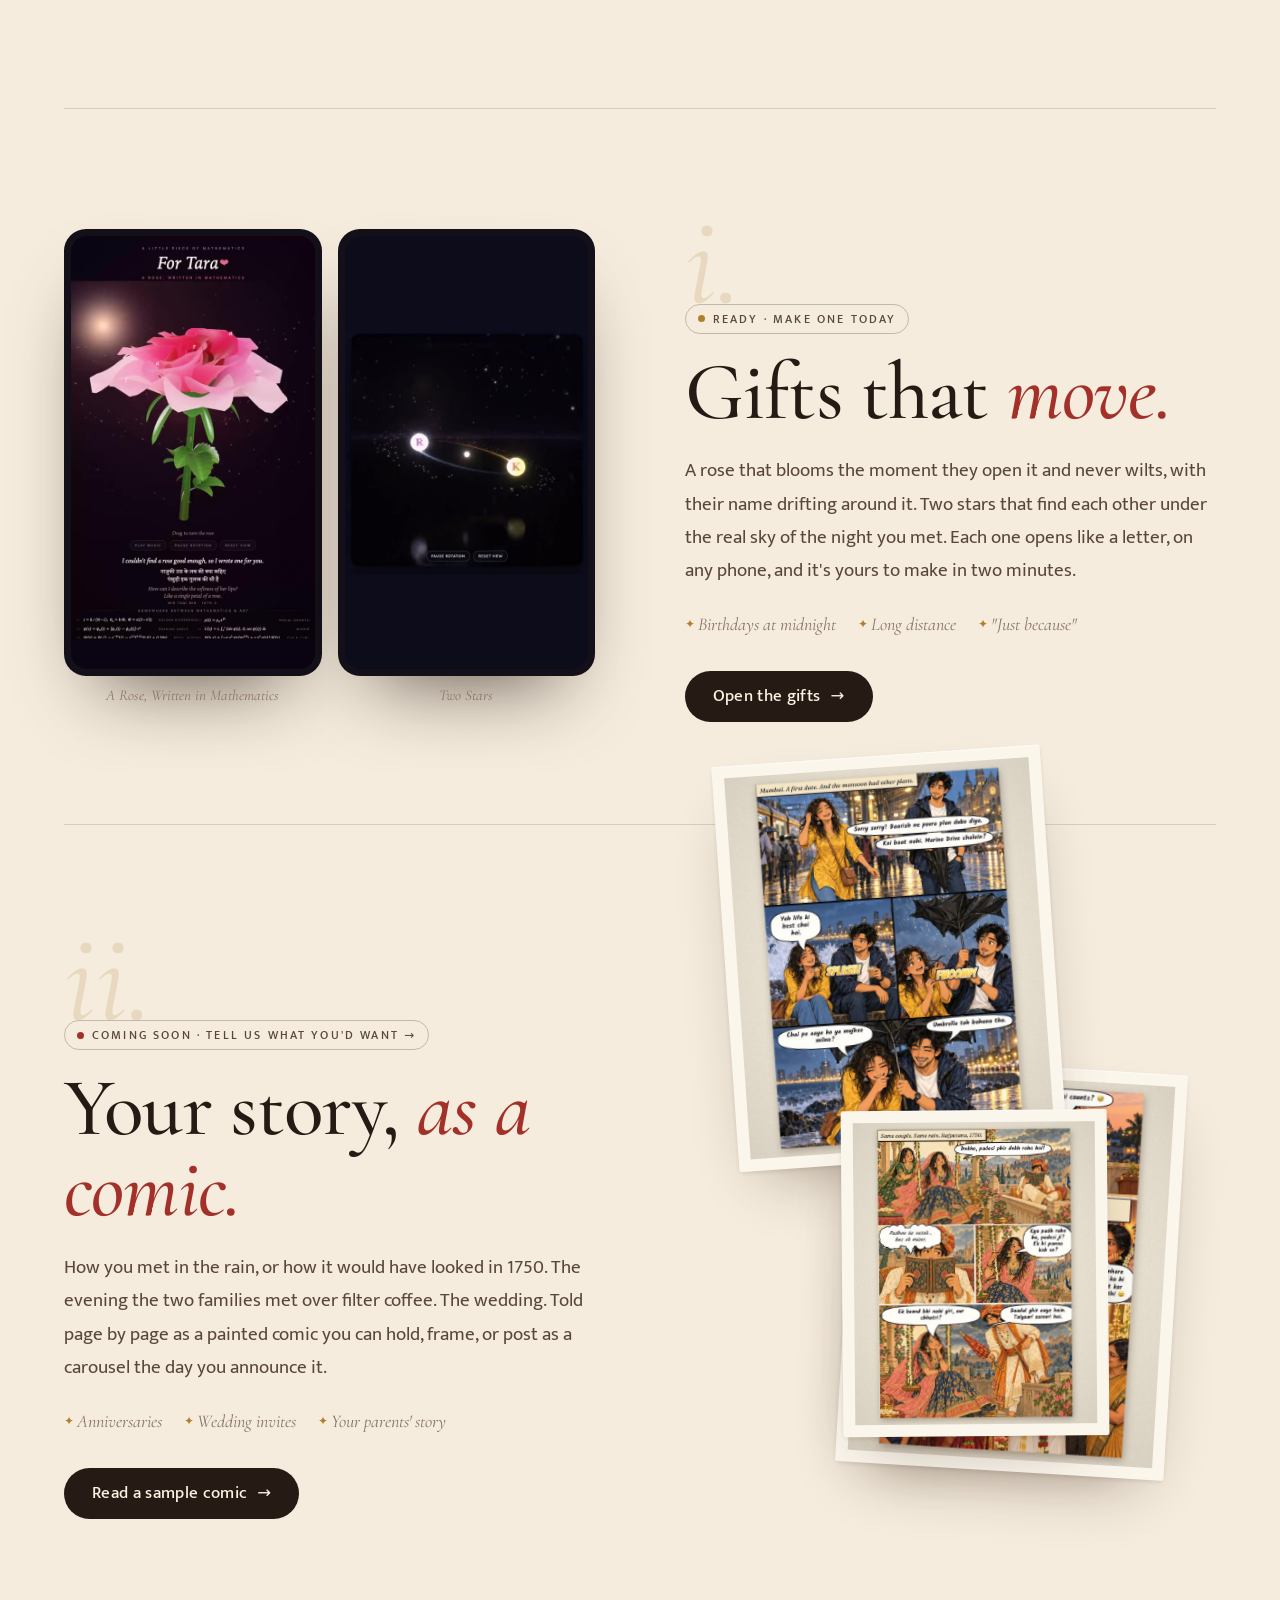
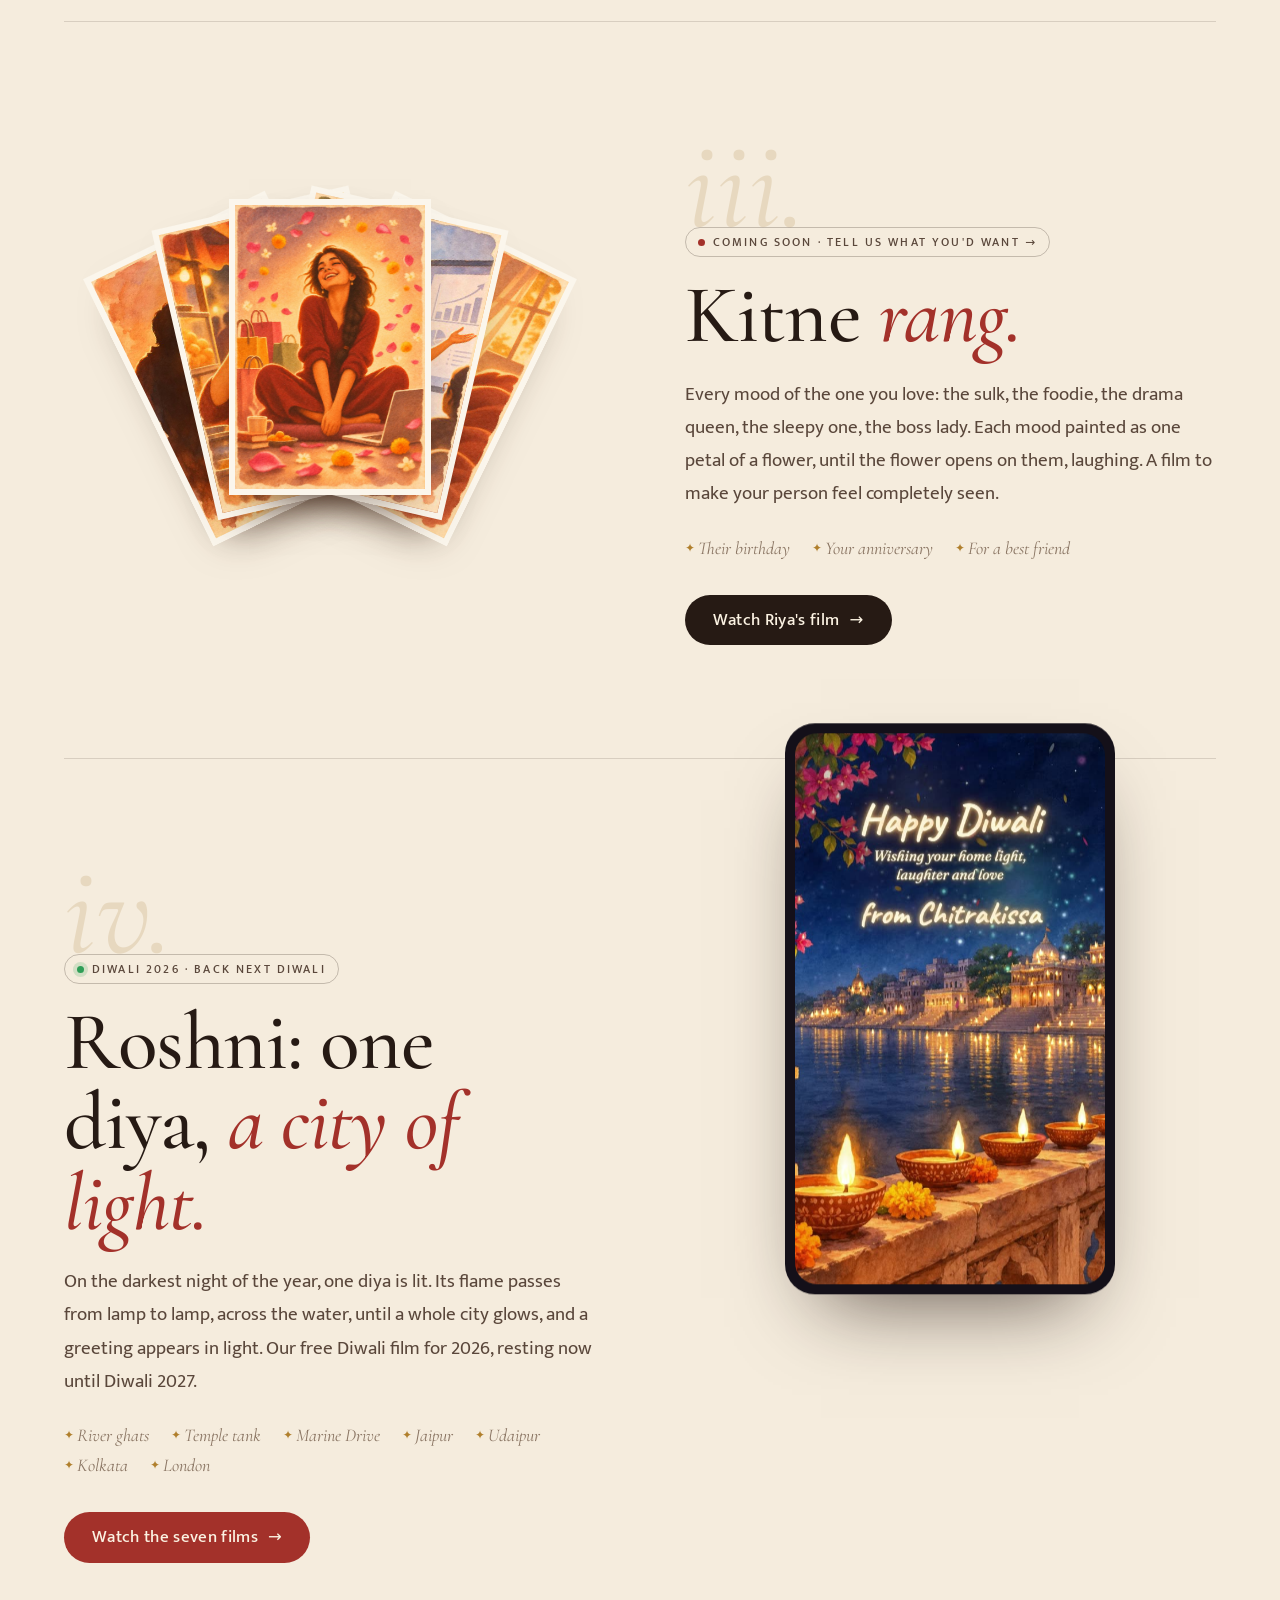
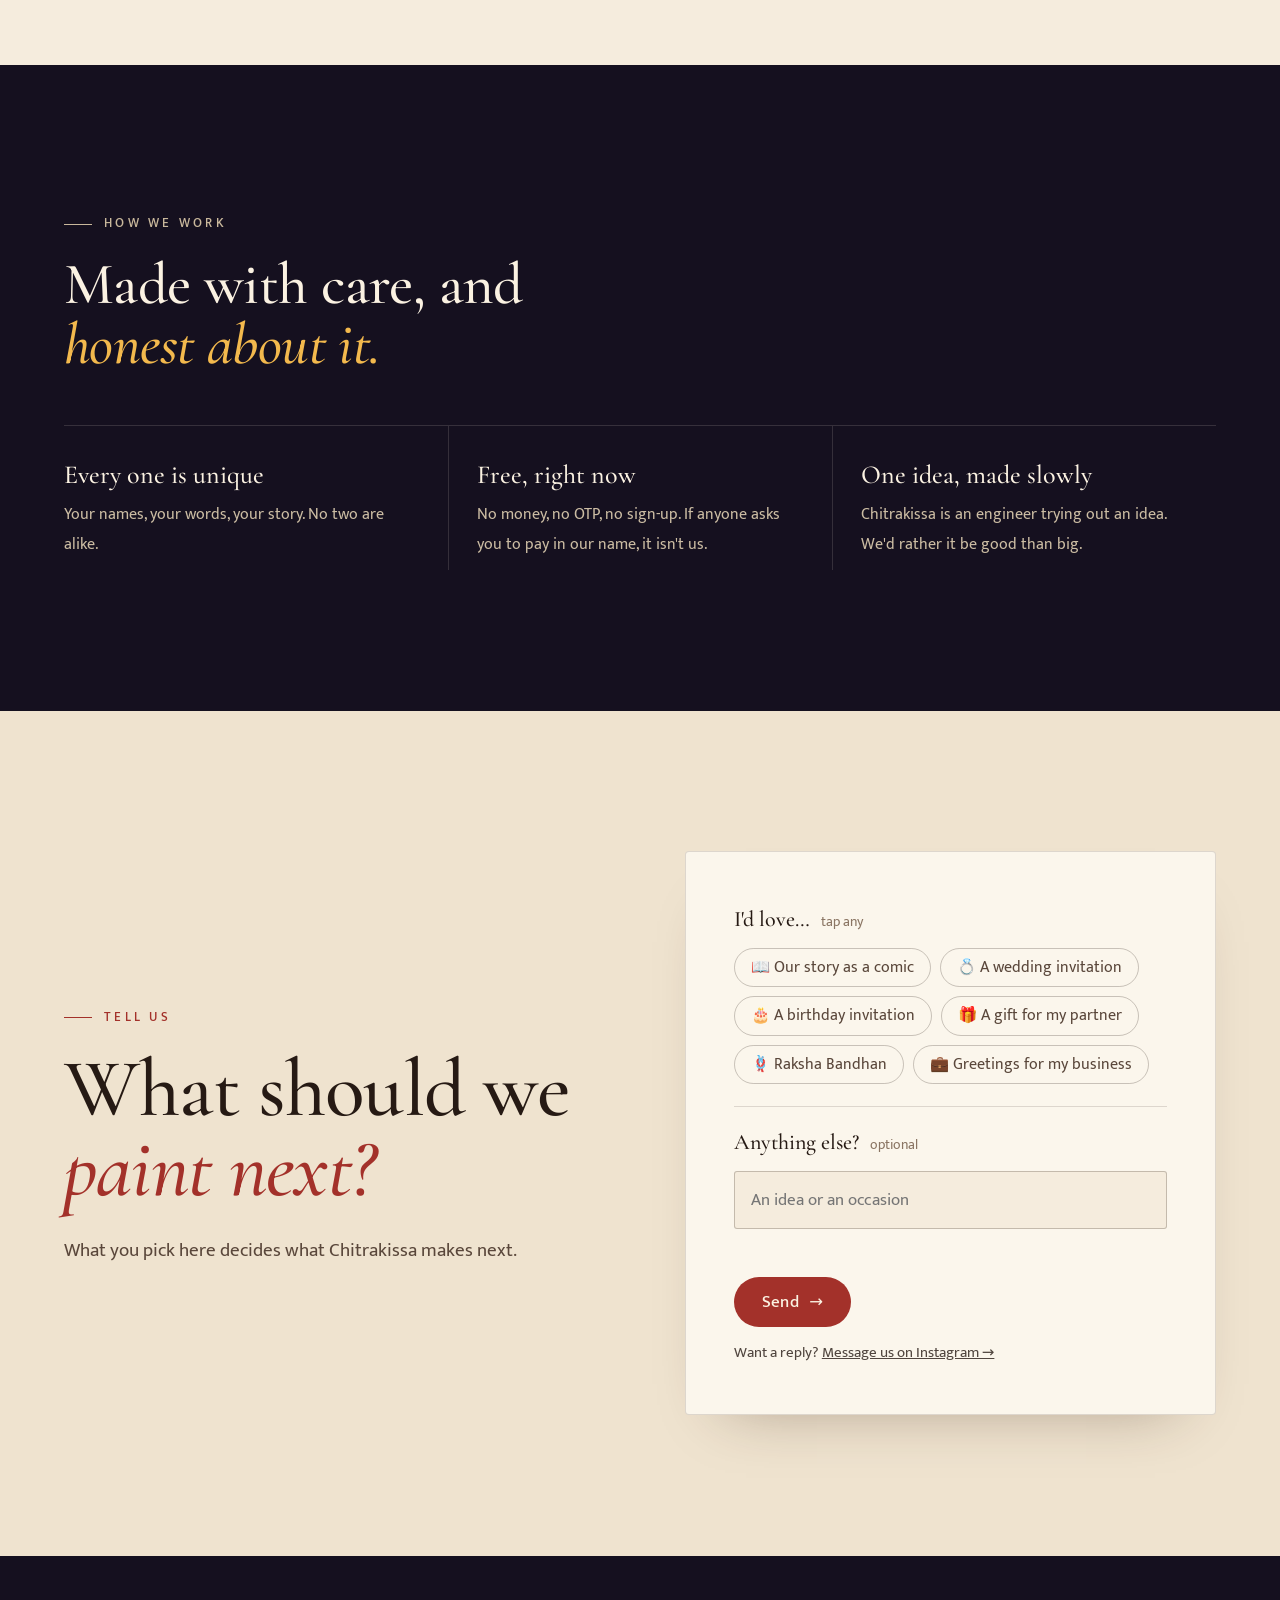
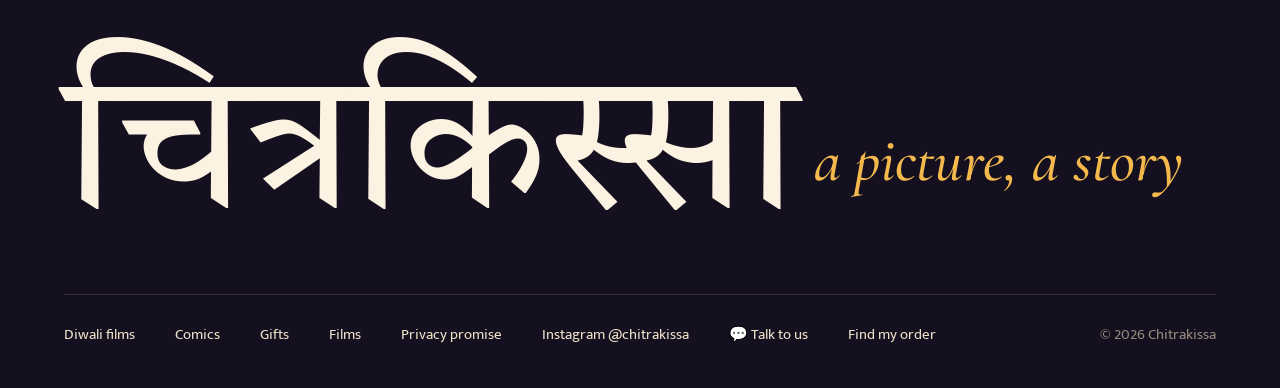
==== commit d9ca140d: "Talk to us: an Instagram DM link on every page" ====
--- a/index.html
+++ b/index.html
@@ -88,7 +88,7 @@
 <header class="nav"><div class="wrap">
   <a class="mark" href="./"><i>चि</i>Chitrakissa</a>
   <button class="menu" aria-label="Menu" aria-expanded="false"><span></span><span></span></button>
-  <nav><a href="diwali.html">Diwali</a><a href="comics.html">Comics</a><a href="gifts.html">Gifts</a><a href="films.html">Films</a><a class="pill" href="gifts.html">Make a gift</a></nav>
+  <nav><a href="diwali.html">Diwali</a><a href="comics.html">Comics</a><a href="gifts.html">Gifts</a><a href="films.html">Films</a><a href="https://ig.me/m/chitrakissa">Talk to us</a><a class="pill" href="gifts.html">Make a gift</a></nav>
 </div></header>
 
 <section class="hero" data-petals="12"><div class="wrap grid">
@@ -202,6 +202,7 @@
       </div></div>
     <div class="q" style="border-bottom:0"><p>Anything else? <small>optional</small></p><input class="field" name="note" maxlength="200" placeholder="An idea or an occasion"></div>
     <div class="send"><button class="btn red" type="submit">Send <span class="ar">→</span></button><span class="ok" role="status"></span></div>
+    <p class="dmline" style="margin-top:14px;font-size:15px;opacity:.8">Want a reply? <a href="https://ig.me/m/chitrakissa" style="color:inherit">Message us on Instagram →</a></p>
   </form>
 </div></section>
 
@@ -209,7 +210,7 @@
   <div class="sig">चित्रकिस्सा<span>a picture, a story</span></div>
   <div class="cols">
     <a href="diwali.html">Diwali films</a><a href="comics.html">Comics</a><a href="gifts.html">Gifts</a><a href="films.html">Films</a>
-    <a href="privacy.html">Privacy promise</a><a href="https://instagram.com/chitrakissa">Instagram @chitrakissa</a><a href="order.html#find">Find my order</a>
+    <a href="privacy.html">Privacy promise</a><a href="https://instagram.com/chitrakissa">Instagram @chitrakissa</a><a href="https://ig.me/m/chitrakissa">💬 Talk to us</a><a href="order.html#find">Find my order</a>
     <span class="r">© <span data-year>2026</span> Chitrakissa</span>
   </div>
 </div></footer>
